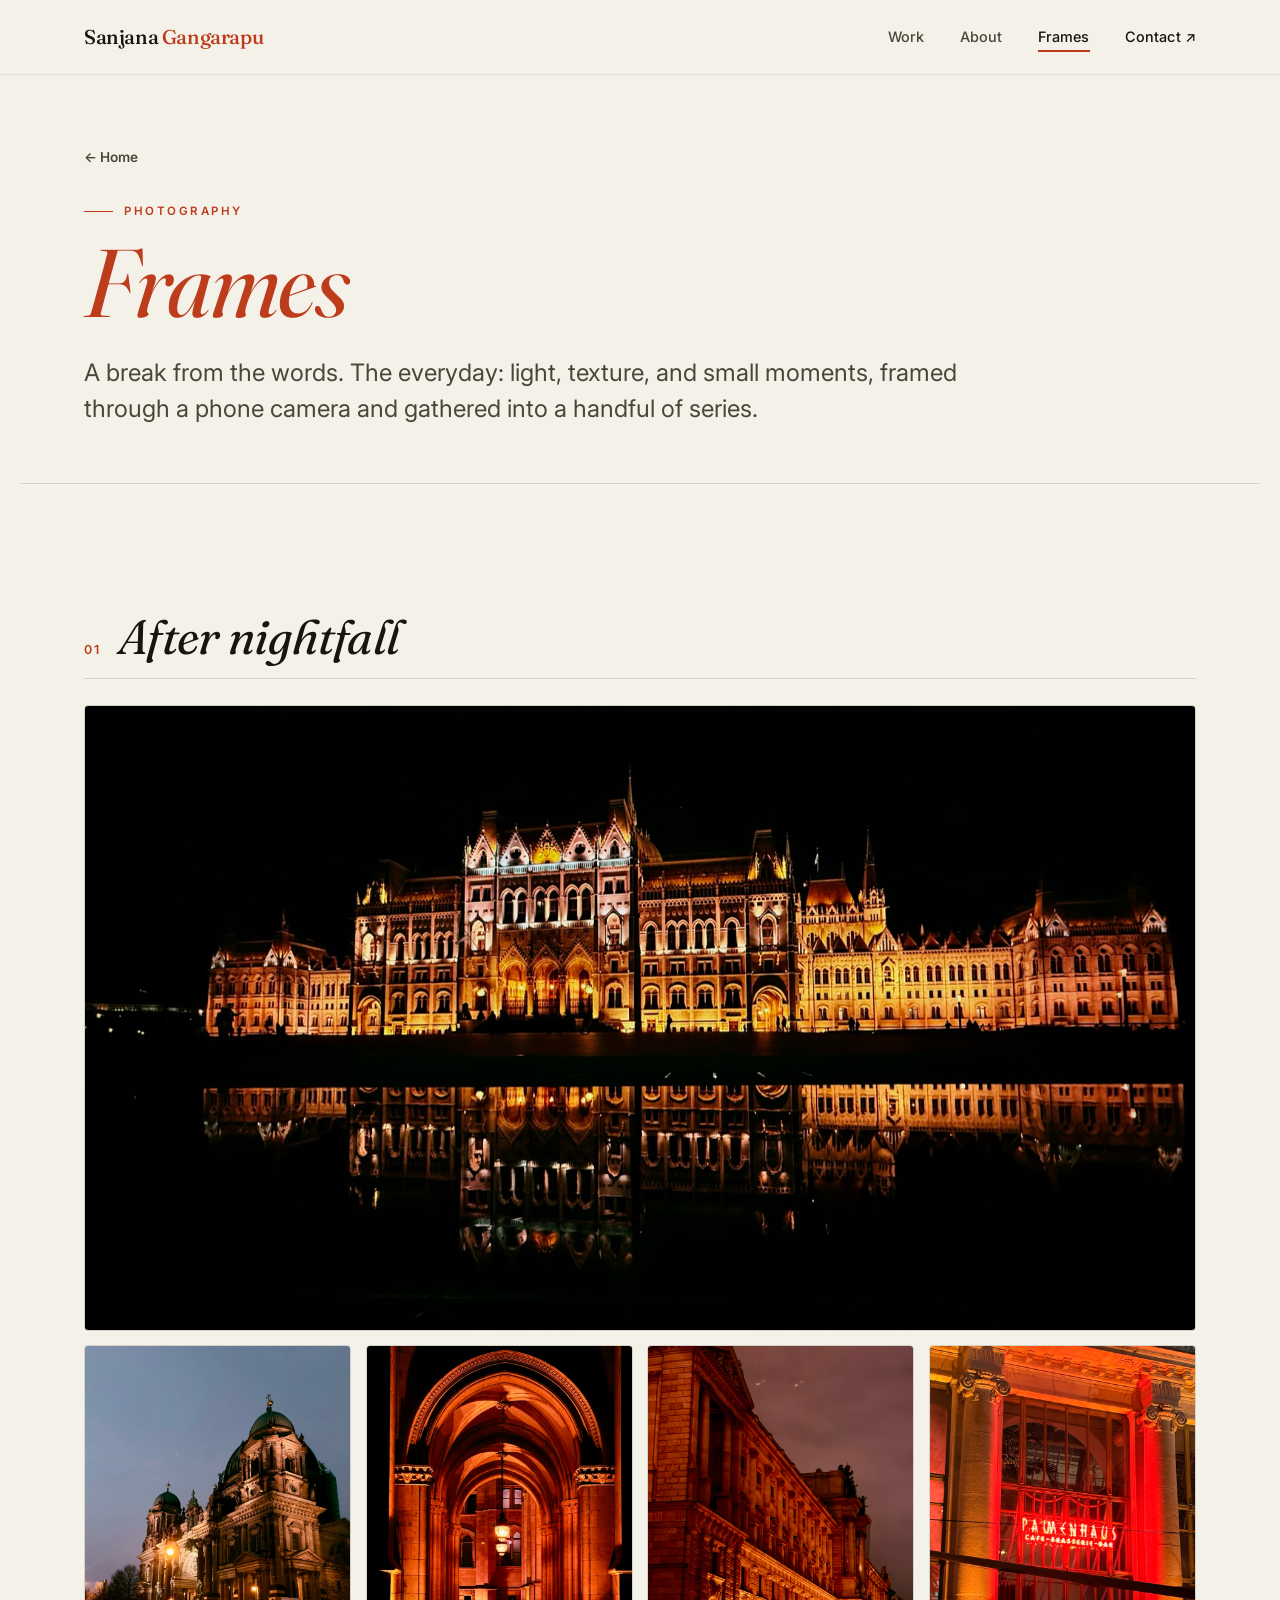
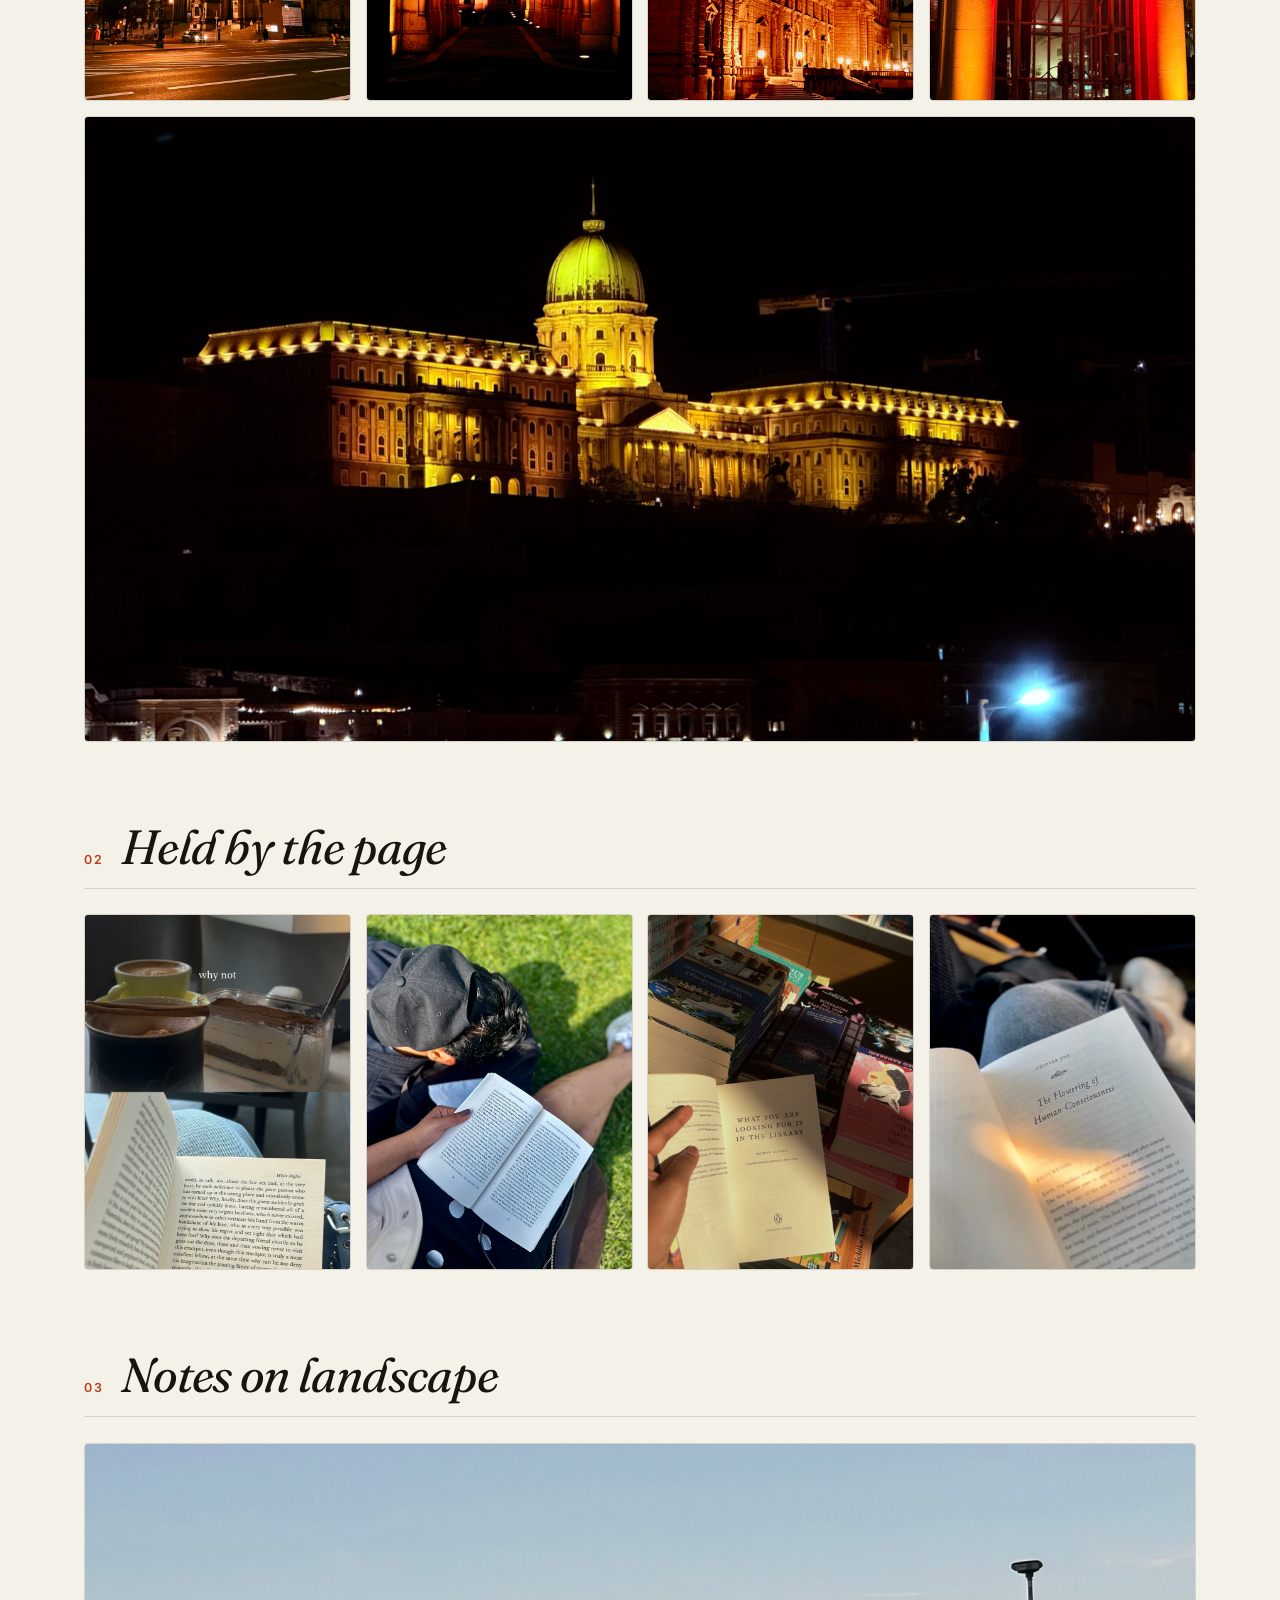
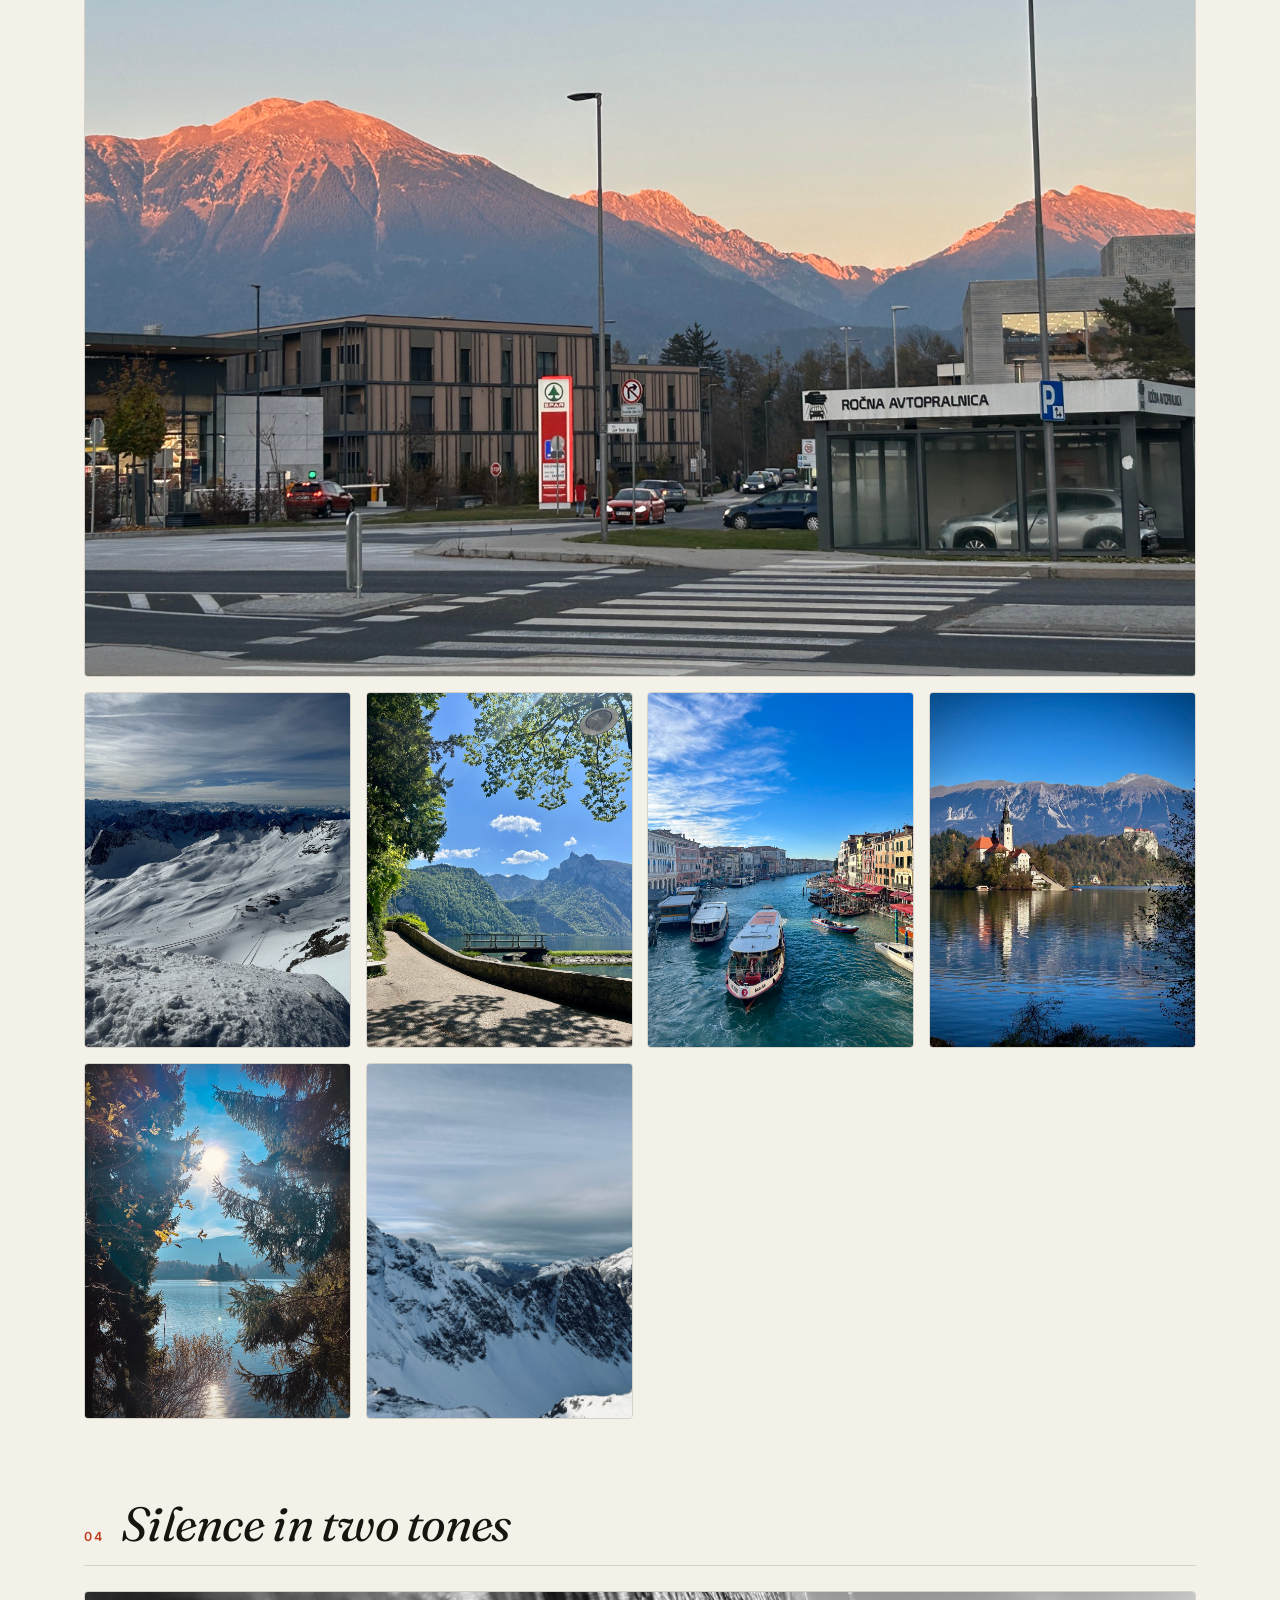
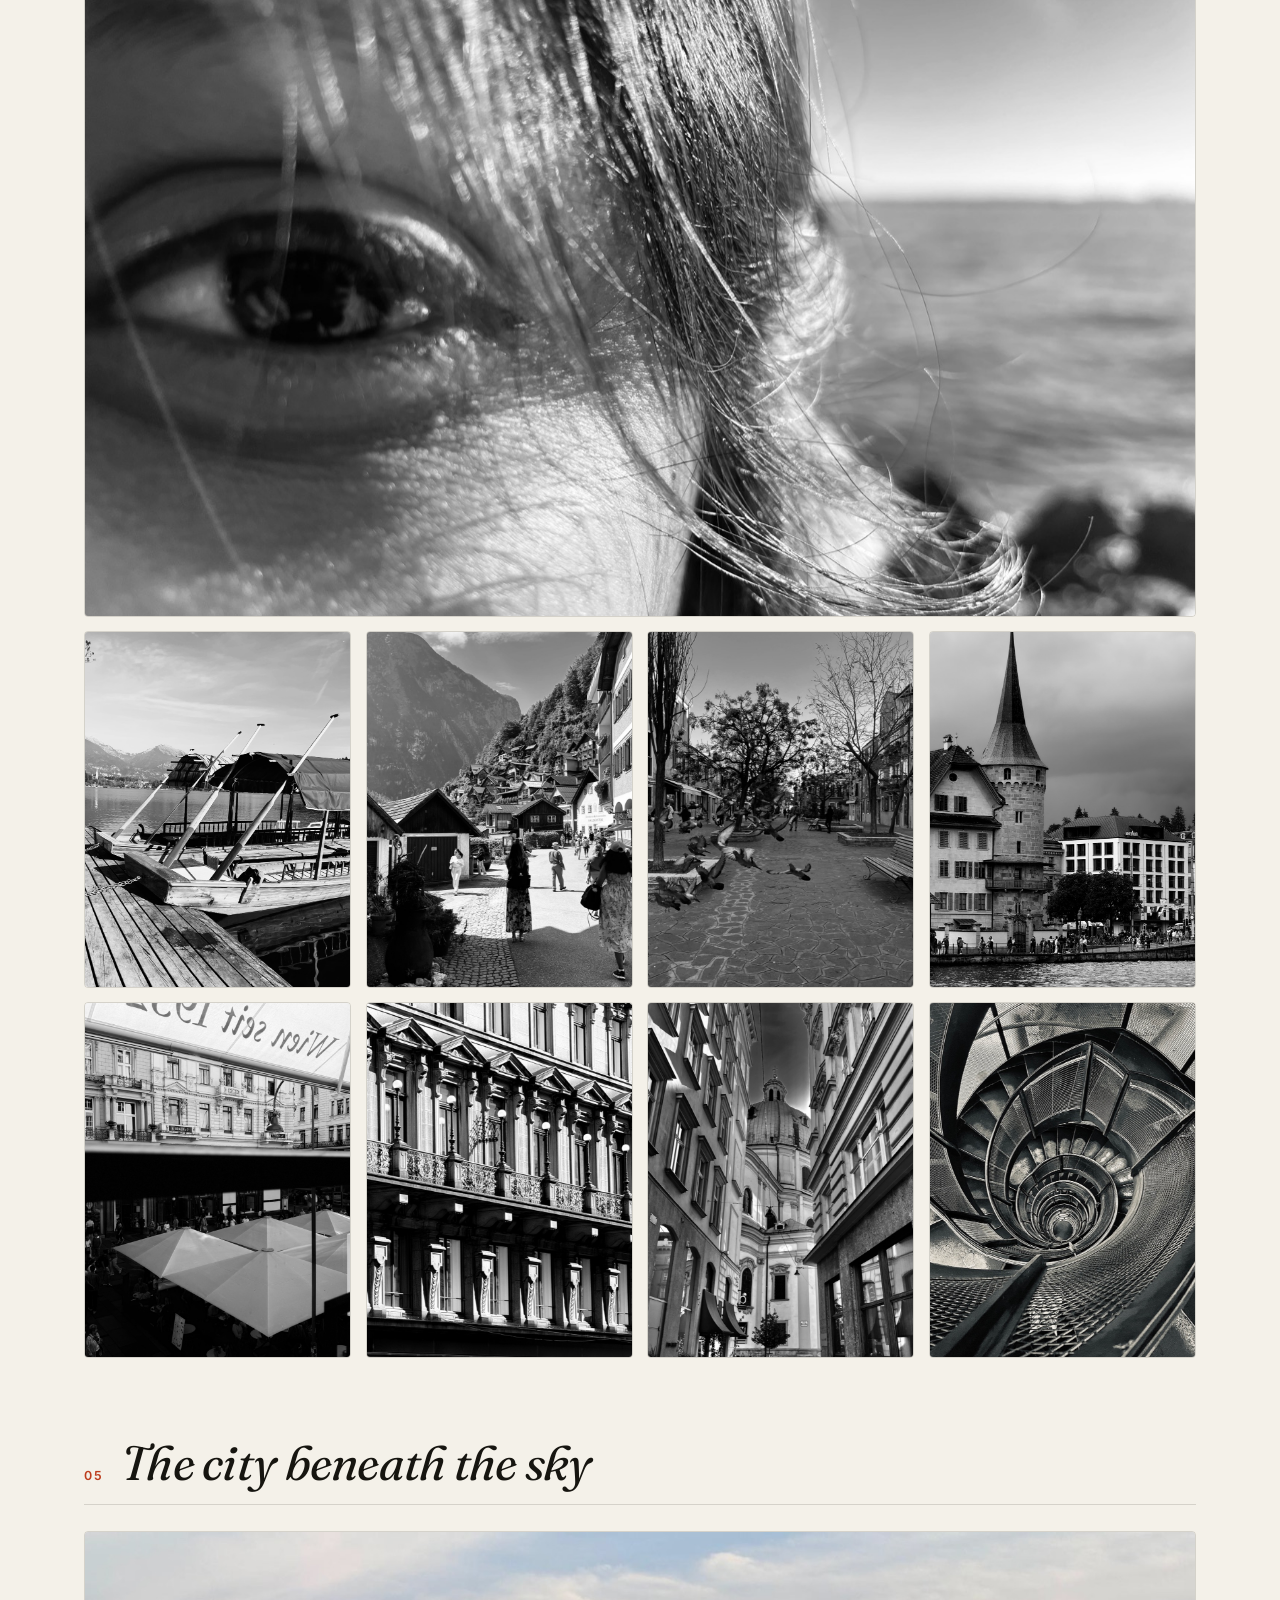
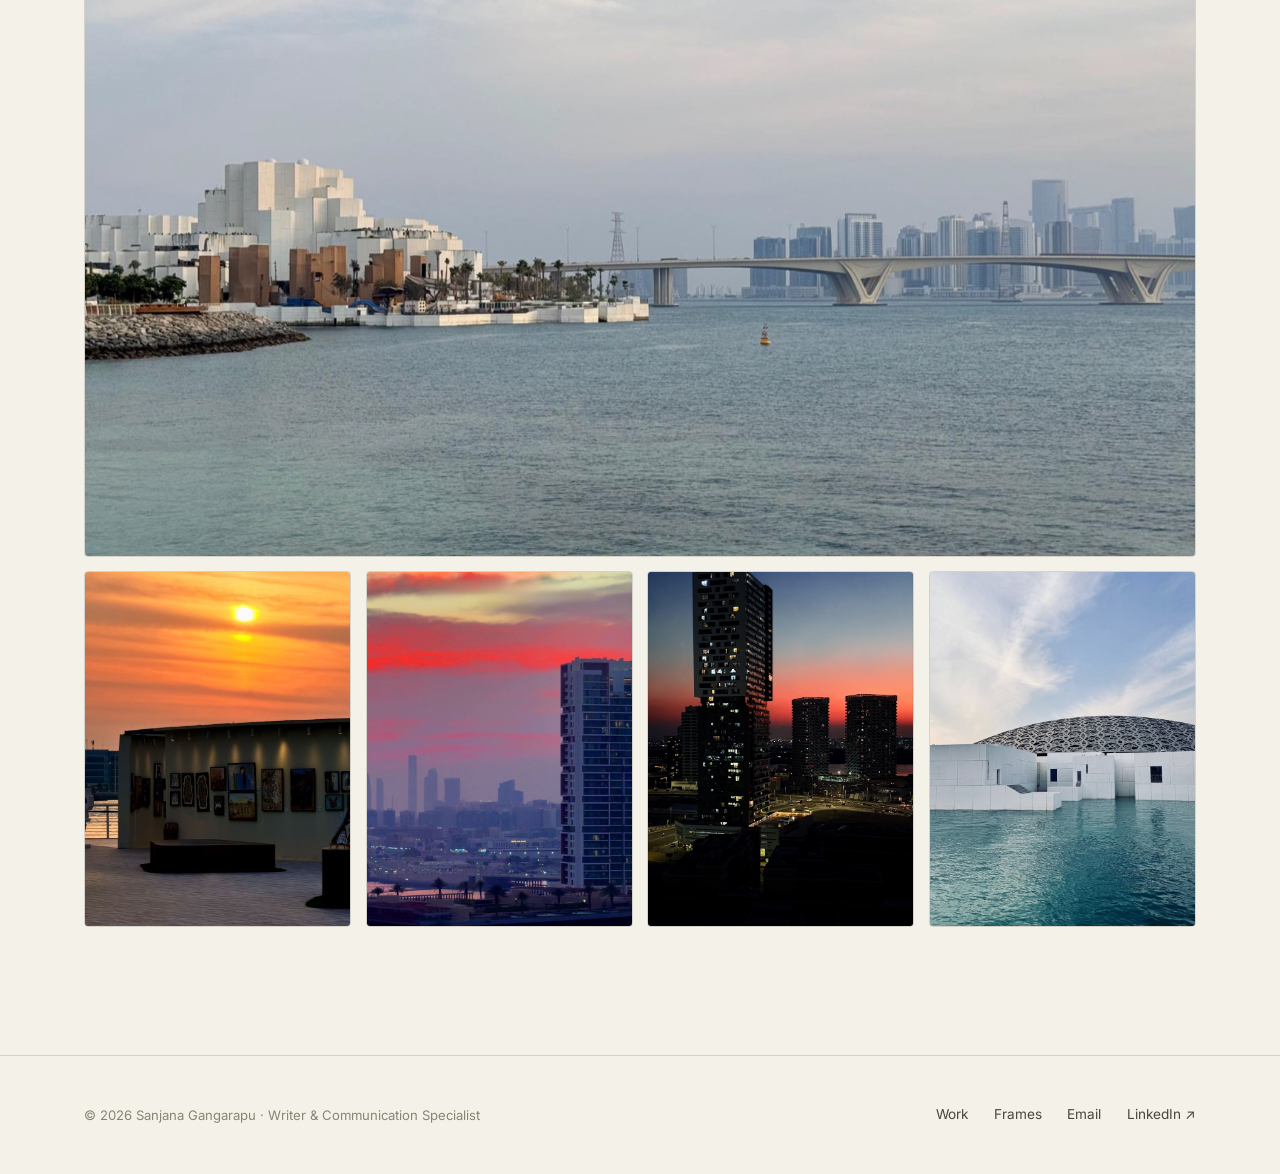
==== frames.html @ 9a0e4891 "SEO + performance pass: OG/Twitter cards, sitemap, robots, image optimisation - Added Open Graph + T" ====
<!DOCTYPE html>
<html lang="en">
<head>
  <meta charset="UTF-8" />
  <meta name="viewport" content="width=device-width, initial-scale=1.0" />
  <title>Frames · Photography · Sanjana Gangarapu</title>
  <meta name="description" content="Frames. Photo series by Sanjana Gangarapu. The everyday, framed through a phone camera: night cities, landscapes, black and white, and quiet moments." />
  <link rel="canonical" href="https://sanjanagangarapu.com/frames.html" />
  <meta property="og:type" content="website" />
  <meta property="og:site_name" content="Sanjana Gangarapu" />
  <meta property="og:title" content="Frames · Photography · Sanjana Gangarapu" />
  <meta property="og:description" content="Frames. Photo series by Sanjana Gangarapu. The everyday, framed through a phone camera: night cities, landscapes, black and white, and quiet moments." />
  <meta property="og:url" content="https://sanjanagangarapu.com/frames.html" />
  <meta property="og:image" content="https://sanjanagangarapu.com/assets/og-cover.jpg" />
  <meta property="og:image:width" content="1200" />
  <meta property="og:image:height" content="630" />
  <meta name="twitter:card" content="summary_large_image" />
  <meta name="twitter:title" content="Frames · Photography · Sanjana Gangarapu" />
  <meta name="twitter:description" content="Frames. Photo series by Sanjana Gangarapu. The everyday, framed through a phone camera: night cities, landscapes, black and white, and quiet moments." />
  <meta name="twitter:image" content="https://sanjanagangarapu.com/assets/og-cover.jpg" />
  <link rel="preconnect" href="https://fonts.googleapis.com" />
  <link rel="preconnect" href="https://fonts.gstatic.com" crossorigin />
  <link href="https://fonts.googleapis.com/css2?family=Fraunces:ital,opsz,wght@0,9..144,300..600;1,9..144,300..600&family=Inter:wght@400;500;600;700&display=swap" rel="stylesheet" />
  <link rel="icon" type="image/png" sizes="32x32" href="/favicon-32.png" />
  <link rel="icon" type="image/png" sizes="16x16" href="/favicon-16.png" />
  <link rel="apple-touch-icon" sizes="180x180" href="/apple-touch-icon.png" />
  <link rel="stylesheet" href="css/style.css" />
</head>
<body>
  <header class="site-header">
    <nav class="nav wrap" aria-label="Primary">
      <a href="index.html" class="brand">Sanjana <b>Gangarapu</b></a>
      <button class="nav-toggle" aria-label="Menu" aria-expanded="false"><span></span><span></span></button>
      <ul class="nav-links">
        <li><a href="index.html#work">Work</a></li>
        <li><a href="index.html#about">About</a></li>
        <li><a href="frames.html" class="active">Frames</a></li>
        <li><a href="index.html#contact" class="nav-cta">Contact&nbsp;↗</a></li>
      </ul>
    </nav>
  </header>

  <main>
    <section class="article-hero wrap">
      <a href="index.html" class="back-link">← Home</a>
      <span class="eyebrow">Photography</span>
      <h1><em>Frames</em></h1>
      <p class="lead" style="max-width:60ch;">
        A break from the words. The everyday: light, texture, and small moments, framed through a phone
        camera and gathered into a handful of series.
      </p>
    </section>

    <section class="section wrap">

      <div class="frames-series" data-reveal>
        <div class="series-head">
          <span class="idx">01</span>
          <h2>After nightfall</h2>
        </div>
        <div class="frames-grid">
          <img class="wide" src="assets/images/frames/after-nightfall/02.jpg" alt="After nightfall, photograph." loading="lazy" />
          <img src="assets/images/frames/after-nightfall/01.jpg" alt="After nightfall, photograph." loading="lazy" />
          <img src="assets/images/frames/after-nightfall/03.jpg" alt="After nightfall, photograph." loading="lazy" />
          <img src="assets/images/frames/after-nightfall/05.jpg" alt="After nightfall, photograph." loading="lazy" />
          <img src="assets/images/frames/after-nightfall/06.jpg" alt="After nightfall, photograph." loading="lazy" />
          <img class="wide" src="assets/images/frames/after-nightfall/04.jpg" alt="After nightfall, photograph." loading="lazy" />
        </div>
      </div>

      <div class="frames-series" data-reveal>
        <div class="series-head">
          <span class="idx">02</span>
          <h2>Held by the page</h2>
        </div>
        <div class="frames-grid">
          <img src="assets/images/frames/held-by-the-page/01.jpg" alt="Held by the page, photograph." loading="lazy" />
          <img src="assets/images/frames/held-by-the-page/02.jpg" alt="Held by the page, photograph." loading="lazy" />
          <img src="assets/images/frames/held-by-the-page/03.jpg" alt="Held by the page, photograph." loading="lazy" />
          <img src="assets/images/frames/held-by-the-page/04.jpg" alt="Held by the page, photograph." loading="lazy" />
        </div>
      </div>

      <div class="frames-series" data-reveal>
        <div class="series-head">
          <span class="idx">03</span>
          <h2>Notes on landscape</h2>
        </div>
        <div class="frames-grid">
          <img class="wide" src="assets/images/frames/notes-on-landscape/04.jpg" alt="Notes on landscape, photograph." loading="lazy" />
          <img src="assets/images/frames/notes-on-landscape/01.jpg" alt="Notes on landscape, photograph." loading="lazy" />
          <img src="assets/images/frames/notes-on-landscape/02.jpg" alt="Notes on landscape, photograph." loading="lazy" />
          <img src="assets/images/frames/notes-on-landscape/03.jpg" alt="Notes on landscape, photograph." loading="lazy" />
          <img src="assets/images/frames/notes-on-landscape/05.jpg" alt="Notes on landscape, photograph." loading="lazy" />
          <img src="assets/images/frames/notes-on-landscape/06.jpg" alt="Notes on landscape, photograph." loading="lazy" />
          <img src="assets/images/frames/notes-on-landscape/07.jpg" alt="Notes on landscape, photograph." loading="lazy" />
        </div>
      </div>

      <div class="frames-series" data-reveal>
        <div class="series-head">
          <span class="idx">04</span>
          <h2>Silence in two tones</h2>
        </div>
        <div class="frames-grid">
          <img class="wide" src="assets/images/frames/silence-in-two-tones/07.jpg" alt="Silence in two tones, photograph." loading="lazy" />
          <img src="assets/images/frames/silence-in-two-tones/01.jpg" alt="Silence in two tones, photograph." loading="lazy" />
          <img src="assets/images/frames/silence-in-two-tones/02.jpg" alt="Silence in two tones, photograph." loading="lazy" />
          <img src="assets/images/frames/silence-in-two-tones/03.jpg" alt="Silence in two tones, photograph." loading="lazy" />
          <img src="assets/images/frames/silence-in-two-tones/04.jpg" alt="Silence in two tones, photograph." loading="lazy" />
          <img src="assets/images/frames/silence-in-two-tones/05.jpg" alt="Silence in two tones, photograph." loading="lazy" />
          <img src="assets/images/frames/silence-in-two-tones/06.jpg" alt="Silence in two tones, photograph." loading="lazy" />
          <img src="assets/images/frames/silence-in-two-tones/08.jpg" alt="Silence in two tones, photograph." loading="lazy" />
          <img src="assets/images/frames/silence-in-two-tones/09.jpg" alt="Silence in two tones, photograph." loading="lazy" />
        </div>
      </div>

      <div class="frames-series" data-reveal>
        <div class="series-head">
          <span class="idx">05</span>
          <h2>The city beneath the sky</h2>
        </div>
        <div class="frames-grid">
          <img class="wide" src="assets/images/frames/the-city-beneath-the-sky/04.jpg" alt="The city beneath the sky, photograph." loading="lazy" />
          <img src="assets/images/frames/the-city-beneath-the-sky/01.jpg" alt="The city beneath the sky, photograph." loading="lazy" />
          <img src="assets/images/frames/the-city-beneath-the-sky/02.jpg" alt="The city beneath the sky, photograph." loading="lazy" />
          <img src="assets/images/frames/the-city-beneath-the-sky/03.jpg" alt="The city beneath the sky, photograph." loading="lazy" />
          <img src="assets/images/frames/the-city-beneath-the-sky/05.jpg" alt="The city beneath the sky, photograph." loading="lazy" />
        </div>
      </div>

    </section>
  </main>

  <footer class="site-footer">
    <div class="wrap footer-inner">
      <span class="credit">© <span data-year>2026</span> Sanjana Gangarapu · Writer &amp; Communication Specialist</span>
      <div class="footer-links">
        <a href="index.html#work">Work</a>
        <a href="frames.html">Frames</a>
        <a href="mailto:sanjanasgangarapu@gmail.com">Email</a>
        <a href="https://www.linkedin.com/in/sanjana-gangarapu/" target="_blank" rel="noopener">LinkedIn ↗</a>
      </div>
    </div>
  </footer>

  <script src="js/main.js"></script>
</body>
</html>
---- css/style.css ----
/* ============================================================
   Sanjana Gangarapu — Portfolio
   Editorial / magazine redesign · plain HTML/CSS/JS
   ============================================================ */

/* ---------- Design tokens ---------- */
:root {
  /* Palette */
  --paper:      #f4f1e9;
  --paper-2:    #fbf9f4;
  --card:       #ffffff;
  --ink:        #161510;
  --ink-soft:   #4b463a;
  --ink-faint:  #8a8474;
  --line:       rgba(22, 21, 16, 0.14);
  --line-soft:  rgba(22, 21, 16, 0.08);
  --accent:     #bd3c1c;   /* burnt sienna */
  --accent-2:   #93301a;

  /* Type */
  --serif: "Fraunces", Georgia, "Times New Roman", serif;
  --sans:  "Inter", -apple-system, BlinkMacSystemFont, "Segoe UI", sans-serif;

  /* Rhythm */
  --maxw: 1240px;
  --gutter: clamp(1.25rem, 5vw, 4.5rem);
  --section-y: clamp(4.5rem, 10vw, 9rem);
}

/* ---------- Reset ---------- */
*, *::before, *::after { box-sizing: border-box; }
* { margin: 0; padding: 0; }
html { scroll-behavior: smooth; -webkit-text-size-adjust: 100%; }
body {
  font-family: var(--sans);
  background: var(--paper);
  color: var(--ink);
  line-height: 1.6;
  font-size: 1.0625rem;
  -webkit-font-smoothing: antialiased;
  text-rendering: optimizeLegibility;
  overflow-x: hidden;
}
img { max-width: 100%; display: block; }
a { color: inherit; text-decoration: none; }
ul { list-style: none; }
::selection { background: var(--accent); color: var(--paper-2); }

/* ---------- Layout helpers ---------- */
.wrap { max-width: var(--maxw); margin-inline: auto; padding-inline: var(--gutter); }
.section { padding-block: var(--section-y); }

.eyebrow {
  font-family: var(--sans);
  font-size: 0.72rem;
  font-weight: 600;
  letter-spacing: 0.22em;
  text-transform: uppercase;
  color: var(--accent);
  display: inline-flex;
  align-items: center;
  gap: 0.7rem;
}
.eyebrow::before {
  content: "";
  width: 1.8rem;
  height: 1px;
  background: var(--accent);
  display: inline-block;
}

h1, h2, h3, h4 { font-family: var(--serif); font-weight: 400; line-height: 1.04; letter-spacing: -0.015em; }
.serif { font-family: var(--serif); }
.lead { font-size: clamp(1.15rem, 2.4vw, 1.5rem); line-height: 1.5; color: var(--ink-soft); }

/* ---------- Buttons ---------- */
.btn {
  display: inline-flex;
  align-items: center;
  gap: 0.6rem;
  font-family: var(--sans);
  font-size: 0.9rem;
  font-weight: 600;
  letter-spacing: 0.02em;
  padding: 0.85rem 1.6rem;
  border: 1px solid var(--ink);
  border-radius: 100px;
  background: var(--ink);
  color: var(--paper-2);
  cursor: pointer;
  transition: transform 0.25s ease, background 0.25s ease, color 0.25s ease;
}
.btn:hover { background: var(--accent); border-color: var(--accent); transform: translateY(-2px); }
.btn--ghost { background: transparent; color: var(--ink); }
.btn--ghost:hover { background: var(--ink); color: var(--paper-2); border-color: var(--ink); }
.btn .arrow { transition: transform 0.25s ease; }
.btn:hover .arrow { transform: translate(3px, -3px); }

/* ---------- Header / nav ---------- */
.site-header {
  position: sticky;
  top: 0;
  z-index: 100;
  background: var(--paper); /* solid fallback for browsers without color-mix */
  background: color-mix(in srgb, var(--paper) 90%, transparent);
  -webkit-backdrop-filter: blur(10px);
  backdrop-filter: blur(10px);
  border-bottom: 1px solid var(--line-soft);
}
.nav {
  display: flex;
  align-items: center;
  justify-content: space-between;
  height: 74px;
}
.brand {
  font-family: var(--serif);
  font-size: 1.25rem;
  font-weight: 500;
  letter-spacing: -0.02em;
}
.brand b { color: var(--accent); font-weight: 500; }
.nav-links { display: flex; align-items: center; gap: 2.2rem; }
.nav-links a {
  font-size: 0.9rem;
  font-weight: 500;
  letter-spacing: 0.01em;
  position: relative;
  padding-block: 0.4rem;
  color: var(--ink-soft);
  transition: color 0.2s ease;
}
.nav-links a::after {
  content: "";
  position: absolute;
  left: 0; bottom: 0;
  width: 0; height: 1.5px;
  background: var(--accent);
  transition: width 0.28s ease;
}
.nav-links a:hover, .nav-links a.active { color: var(--ink); }
.nav-links a:hover::after, .nav-links a.active::after { width: 100%; }
.nav-cta { color: var(--ink) !important; font-weight: 600; }

.nav-toggle {
  display: none;
  background: none;
  border: 0;
  width: 40px; height: 40px;
  cursor: pointer;
  position: relative;
}
.nav-toggle span {
  position: absolute;
  left: 8px; right: 8px;
  height: 1.6px;
  background: var(--ink);
  transition: transform 0.3s ease, opacity 0.3s ease;
}
.nav-toggle span:nth-child(1) { top: 15px; }
.nav-toggle span:nth-child(2) { bottom: 15px; }
body.nav-open .nav-toggle span:nth-child(1) { transform: translateY(4px) rotate(45deg); }
body.nav-open .nav-toggle span:nth-child(2) { transform: translateY(-4px) rotate(-45deg); }

/* ---------- Hero ---------- */
.hero { padding-top: clamp(3rem, 8vw, 6rem); padding-bottom: clamp(3rem, 7vw, 5rem); position: relative; }
.hero .kicker {
  display: flex; align-items: center; justify-content: space-between;
  flex-wrap: wrap; gap: 1rem;
  border-bottom: 1px solid var(--line);
  padding-bottom: 1.4rem; margin-bottom: clamp(2rem, 5vw, 3.5rem);
  font-size: 0.78rem; font-weight: 500; letter-spacing: 0.12em; text-transform: uppercase; color: var(--ink-faint);
}
.hero-title {
  font-size: clamp(3rem, 11vw, 9.5rem);
  line-height: 0.92;
  letter-spacing: -0.03em;
}
.hero-title .em { font-style: italic; color: var(--accent); }
.hero-sub {
  display: grid;
  grid-template-columns: 1.15fr 1fr;
  gap: clamp(1.5rem, 5vw, 4rem);
  align-items: end;
  margin-top: clamp(2rem, 5vw, 3.2rem);
}
.hero-sub .role {
  font-family: var(--serif);
  font-size: clamp(1.4rem, 3vw, 2.1rem);
  line-height: 1.15;
}
.hero-sub .role em { color: var(--accent); }
.hero-actions { display: flex; gap: 0.9rem; flex-wrap: wrap; margin-top: 0.4rem; }

/* Marquee strip */
.marquee {
  border-block: 1px solid var(--line);
  overflow: hidden;
  padding-block: 1rem;
  margin-top: clamp(2.5rem, 6vw, 4rem);
}
.marquee-track {
  display: flex; gap: 3rem; white-space: nowrap;
  width: max-content;
  animation: scroll-x 34s linear infinite;
  font-family: var(--serif);
  font-size: clamp(1.4rem, 3vw, 2.2rem);
  font-style: italic;
  color: var(--ink-soft);
}
.marquee-track span { display: inline-flex; align-items: center; gap: 3rem; }
.marquee-track span::after { content: "✦"; color: var(--accent); font-style: normal; font-size: 0.8em; }
@keyframes scroll-x { to { transform: translateX(-50%); } }

/* ---------- Section head ---------- */
.section-head {
  display: flex; align-items: flex-end; justify-content: space-between;
  gap: 2rem; flex-wrap: wrap;
  padding-bottom: 1.6rem; margin-bottom: clamp(2rem, 5vw, 3.5rem);
  border-bottom: 1px solid var(--line);
}
.section-head h2 { font-size: clamp(2.2rem, 5.5vw, 4rem); }
.section-head .meta { font-size: 0.85rem; color: var(--ink-faint); text-align: right; }

/* ---------- Work index ---------- */
.work-list { display: grid; }
.work-item {
  display: grid;
  grid-template-columns: 4rem 1fr auto;
  gap: clamp(1rem, 4vw, 3rem);
  align-items: center;
  padding-block: clamp(1.8rem, 4vw, 2.8rem);
  border-bottom: 1px solid var(--line);
  position: relative;
  transition: padding-inline 0.35s ease;
}
.work-item:first-child { border-top: 1px solid var(--line); }
.work-item:hover { padding-inline: 1.2rem; }
.work-item .num { font-family: var(--serif); font-size: 1rem; color: var(--ink-faint); }
.work-item .title {
  font-family: var(--serif);
  font-size: clamp(1.7rem, 4.5vw, 3.2rem);
  line-height: 1.02;
  transition: color 0.25s ease;
}
.work-item:hover .title { color: var(--accent); }
.work-item .tags { display: flex; gap: 0.5rem; flex-wrap: wrap; margin-top: 0.7rem; }
.tag {
  font-family: var(--sans);
  font-size: 0.7rem; font-weight: 600; letter-spacing: 0.08em; text-transform: uppercase;
  color: var(--ink-soft);
  border: 1px solid var(--line);
  border-radius: 100px;
  padding: 0.25rem 0.7rem;
}
.work-item .go {
  width: 3.4rem; height: 3.4rem;
  border: 1px solid var(--line);
  border-radius: 50%;
  display: grid; place-items: center;
  font-size: 1.1rem;
  transition: background 0.25s ease, color 0.25s ease, transform 0.25s ease;
  flex-shrink: 0;
}
.work-item:hover .go { background: var(--accent); color: var(--paper-2); border-color: var(--accent); transform: rotate(45deg); }

/* ---------- About ---------- */
.about { background: var(--paper-2); }
.about-grid {
  display: grid;
  grid-template-columns: 0.9fr 1.1fr;
  gap: clamp(2rem, 6vw, 5rem);
  align-items: start;
}
.about-portrait {
  aspect-ratio: 4 / 5;
  background: linear-gradient(135deg, #ece6d8 0%, #ddd3bf 100%);
  border-radius: 4px;
  position: relative;
  overflow: hidden;
  border: 1px solid var(--line);
}
.about-portrait img { width: 100%; height: 100%; object-fit: cover; }
.about-body h2 { font-size: clamp(1.9rem, 4.5vw, 3rem); margin-bottom: 1.4rem; }
.about-body p { color: var(--ink-soft); margin-bottom: 1.2rem; max-width: 54ch; }
.about-body p .drop {
  float: left;
  font-family: var(--serif);
  font-size: 3.6rem;
  line-height: 0.72;
  padding: 0.3rem 0.6rem 0 0;
  color: var(--accent);
}
.stats { display: grid; grid-template-columns: repeat(3, 1fr); gap: 1.5rem; margin-top: 2.4rem; border-top: 1px solid var(--line); padding-top: 2rem; }
.stat .n { font-family: var(--serif); font-size: clamp(1.8rem, 4vw, 2.6rem); line-height: 1; color: var(--ink); }
.stat .l { font-size: 0.78rem; letter-spacing: 0.05em; text-transform: uppercase; color: var(--ink-faint); margin-top: 0.5rem; }

/* Capabilities */
.caps { display: grid; grid-template-columns: repeat(auto-fit, minmax(230px, 1fr)); gap: 1px; background: var(--line); border: 1px solid var(--line); margin-top: clamp(2.5rem,6vw,4rem); }
.cap { background: var(--paper-2); padding: 1.8rem; }
.cap h4 { font-family: var(--sans); font-weight: 700; font-size: 0.95rem; letter-spacing: 0.02em; margin-bottom: 0.6rem; }
.cap p { font-size: 0.92rem; color: var(--ink-soft); }
.cap .i { color: var(--accent); display: block; margin-bottom: 0.9rem; line-height: 0; }
.cap .i svg { width: 26px; height: 26px; transition: transform 0.35s ease; }
.cap .i svg > * { stroke-dasharray: 90; stroke-dashoffset: 0; }
/* draw the line-art in (staggered) when the block scrolls into view */
.caps.in .cap .i svg > * { animation: iconDraw 0.9s ease both; }
.caps.in .cap:nth-child(2) .i svg > * { animation-delay: 0.08s; }
.caps.in .cap:nth-child(3) .i svg > * { animation-delay: 0.16s; }
.caps.in .cap:nth-child(4) .i svg > * { animation-delay: 0.24s; }
/* redraw + gentle lift on hover */
.cap:hover .i svg { transform: translateY(-3px); }
.cap:hover .i svg > * { animation: iconDraw 0.85s ease; }
@keyframes iconDraw { from { stroke-dashoffset: 90; } to { stroke-dashoffset: 0; } }

/* ---------- Contact ---------- */
.contact { text-align: center; }
.contact h2 { font-size: clamp(2.6rem, 9vw, 7rem); line-height: 0.95; margin-bottom: 1.5rem; }
.contact h2 em { color: var(--accent); }
.contact .lead { max-width: 46ch; margin-inline: auto; margin-bottom: 2.4rem; }
.contact-actions { display: flex; gap: 1rem; justify-content: center; flex-wrap: wrap; }

/* ---------- Footer ---------- */
.site-footer { border-top: 1px solid var(--line); padding-block: 3rem; }
.footer-inner { display: flex; justify-content: space-between; align-items: center; gap: 1.5rem; flex-wrap: wrap; }
.footer-inner .credit { font-size: 0.82rem; color: var(--ink-faint); }
.footer-links { display: flex; gap: 1.6rem; }
.footer-links a { font-size: 0.85rem; color: var(--ink-soft); transition: color 0.2s; }
.footer-links a:hover { color: var(--accent); }

/* ============================================================
   Project detail pages
   ============================================================ */
.article-hero { padding-top: clamp(2.5rem, 6vw, 4.5rem); padding-bottom: clamp(2rem, 5vw, 3.5rem); border-bottom: 1px solid var(--line); }
.back-link { font-size: 0.85rem; font-weight: 600; color: var(--ink-soft); display: flex; width: fit-content; gap: 0.5rem; align-items: center; margin-bottom: 1.5rem; }
.back-link:hover { color: var(--accent); }
.article-hero h1 { font-size: clamp(2.6rem, 8vw, 6rem); margin-block: 0.8rem 1.4rem; }
.article-hero h1 em { color: var(--accent); }
.article-meta { display: flex; gap: 2.5rem; flex-wrap: wrap; margin-top: 1.8rem; }
.article-meta .item .k { font-size: 0.72rem; letter-spacing: 0.12em; text-transform: uppercase; color: var(--ink-faint); }
.article-meta .item .v { font-family: var(--serif); font-size: 1.05rem; margin-top: 0.3rem; }

.prose { max-width: 720px; margin-inline: auto; }
.prose h2 { font-size: clamp(1.7rem, 4vw, 2.6rem); margin-top: 3rem; margin-bottom: 1.1rem; }
.prose h3 { font-family: var(--serif); font-size: 1.5rem; margin-top: 2.2rem; margin-bottom: 0.8rem; }
.prose p { color: var(--ink-soft); margin-bottom: 1.3rem; font-size: 1.1rem; }
.prose p .drop { float: left; font-family: var(--serif); font-size: 3.4rem; line-height: 0.72; padding: 0.3rem 0.5rem 0 0; color: var(--accent); }
.prose a.inline { color: var(--accent); text-decoration: underline; text-underline-offset: 3px; }
.prose blockquote {
  font-family: var(--serif); font-size: clamp(1.4rem, 3vw, 1.9rem); line-height: 1.35;
  border-left: 3px solid var(--accent); padding-left: 1.6rem; margin: 2.5rem 0; color: var(--ink);
}
.prose blockquote cite { display: block; font-family: var(--sans); font-size: 0.85rem; font-style: normal; color: var(--ink-faint); margin-top: 1rem; letter-spacing: 0.03em; }
.prose ul.bullets { margin: 0 0 1.4rem 1.1rem; }
.prose ul.bullets li { position: relative; padding-left: 1.2rem; margin-bottom: 0.6rem; color: var(--ink-soft); }
.prose ul.bullets li::before { content: "→"; position: absolute; left: 0; color: var(--accent); }

/* Full-width figure */
.figure { margin: clamp(2.5rem, 6vw, 4rem) 0; }
.figure figcaption { font-size: 0.82rem; color: var(--ink-faint); margin-top: 0.8rem; text-align: center; letter-spacing: 0.02em; }
.figure.wide { max-width: var(--maxw); }

/* Image placeholders */
.ph {
  background:
    repeating-linear-gradient(45deg, transparent, transparent 14px, rgba(22,21,16,0.03) 14px, rgba(22,21,16,0.03) 28px),
    linear-gradient(135deg, #ece6d8, #ded4c0);
  border: 1px solid var(--line);
  border-radius: 4px;
  display: grid;
  place-items: center;
  color: var(--ink-faint);
  text-align: center;
  aspect-ratio: 16 / 10;
  position: relative;
}
.ph[data-ratio="portrait"] { aspect-ratio: 4/5; }
.ph[data-ratio="square"]   { aspect-ratio: 1/1; }
.ph[data-ratio="wide"]     { aspect-ratio: 21/9; }
.ph .ph-inner { padding: 1.5rem; }
.ph .ph-icon { font-size: 1.6rem; display: block; margin-bottom: 0.6rem; opacity: 0.6; }
.ph .ph-label { font-size: 0.78rem; letter-spacing: 0.08em; text-transform: uppercase; font-weight: 600; }
.ph .ph-path { font-family: ui-monospace, "SF Mono", Menlo, monospace; font-size: 0.72rem; margin-top: 0.5rem; opacity: 0.75; }

/* Two-up compare (kept compact and centred so creatives don't dominate) */
.compare { display: grid; grid-template-columns: 1fr 1fr; gap: 1.4rem; align-items: start; max-width: 620px; margin-inline: auto; }
.compare.three { grid-template-columns: repeat(3, 1fr); gap: 1rem; max-width: 820px; }
.compare img { width: 100%; height: auto; display: block; border: 1px solid var(--line); border-radius: 4px; background: var(--paper-2); }
.compare .lbl { margin-bottom: 0.5rem; }
.compare .lbl.step { color: var(--ink-soft); }
@media (max-width: 600px) {
  .compare, .compare.three { grid-template-columns: 1fr; max-width: 340px; gap: 1.6rem; }
}

/* Client logo strip */
.client-logos { display: flex; flex-wrap: wrap; align-items: center; gap: 0.9rem; margin: 2.5rem 0 0.5rem; }
.client-logos .chip {
  background: #fff; border: 1px solid var(--line); border-radius: 8px;
  width: 150px; height: 78px; padding: 0.7rem 1rem; display: grid; place-items: center;
}
.client-logos .chip img { max-height: 46px; max-width: 100%; width: auto; height: auto; object-fit: contain; display: block; }
@media (max-width: 520px) { .client-logos .chip { width: calc(50% - 0.45rem); } }

/* Client brandmark inside the article meta row (blends the logo into the page) */
.article-meta .v .brandmark { height: 26px; width: auto; display: block; margin-top: 0.1rem; }
.compare .lbl { font-size: 0.72rem; letter-spacing: 0.1em; text-transform: uppercase; font-weight: 700; color: var(--ink-faint); margin-bottom: 0.6rem; }
.compare .lbl.redesign { color: var(--accent); }

/* Grid gallery */
.gallery { display: grid; grid-template-columns: repeat(auto-fill, minmax(220px, 1fr)); gap: 1rem; }
.gallery.frames { grid-template-columns: repeat(auto-fill, minmax(260px, 1fr)); }
.gallery > img, .gallery .vid img { width: 100%; height: auto; display: block; border: 1px solid var(--line); border-radius: 4px; background: var(--paper-2); }
/* Centred carousel grid */
.gallery.carousel { grid-template-columns: repeat(3, 1fr); max-width: 860px; margin-inline: auto; }
.gallery.carousel.c4 { grid-template-columns: repeat(4, 1fr); max-width: 1040px; }
.gallery.carousel.c5 { grid-template-columns: repeat(5, 1fr); max-width: 1180px; }
@media (max-width: 900px) { .gallery.carousel.c4, .gallery.carousel.c5 { grid-template-columns: repeat(3, 1fr); max-width: 860px; } }
@media (max-width: 560px) { .gallery.carousel { gap: 0.5rem; } .gallery.carousel.c4, .gallery.carousel.c5 { grid-template-columns: repeat(2, 1fr); } }
/* Centred, fixed-column grids */
.gallery.videos { grid-template-columns: repeat(3, 1fr); max-width: 760px; margin-inline: auto; }
.gallery.g1 { grid-template-columns: 1fr; max-width: 430px; margin-inline: auto; }
.gallery.g2 { grid-template-columns: repeat(2, 1fr); max-width: 640px; margin-inline: auto; }
.gallery.g4 { grid-template-columns: repeat(4, 1fr); max-width: 920px; margin-inline: auto; }
@media (max-width: 640px) { .gallery.g4 { grid-template-columns: repeat(2, 1fr); } }
/* Centred label above a media group */
.media-label { text-align: center; font-family: var(--sans); font-weight: 700; font-size: 0.9rem; letter-spacing: 0.03em; color: var(--ink); margin: clamp(2.2rem, 5vw, 3.4rem) 0 1rem; }
.media-label + .figure, .media-label + figure { margin-top: 0; }
/* Even, uniform post grid (LinkedIn screenshots) */
.gallery.posts { grid-template-columns: repeat(3, 1fr); }
.gallery.posts > img { aspect-ratio: 3 / 4; object-fit: cover; object-position: top; }
@media (max-width: 760px) { .gallery.posts { grid-template-columns: repeat(2, 1fr); } }
@media (max-width: 440px) { .gallery.posts { grid-template-columns: 1fr; } }

/* Video thumbnail with play badge */
.vid { position: relative; display: block; }
.vid .play {
  position: absolute; left: 50%; top: 50%; transform: translate(-50%, -50%);
  width: 58px; height: 58px; border-radius: 50%;
  background: rgba(22, 21, 16, 0.55); color: #fff;
  display: grid; place-items: center; font-size: 1.2rem; padding-left: 3px;
  border: 1px solid rgba(255, 255, 255, 0.6); backdrop-filter: blur(2px);
  pointer-events: none; transition: background 0.25s ease, transform 0.25s ease;
}
.vid:hover .play { background: var(--accent); transform: translate(-50%, -50%) scale(1.08); }

/* Frames — photo series (masonry) */
.frames-series { margin-top: clamp(3rem, 7vw, 5rem); }
.frames-series:first-of-type { margin-top: 0; }
.series-head { display: flex; align-items: baseline; gap: 1rem; flex-wrap: wrap; margin-bottom: 1.6rem; padding-bottom: 1rem; border-bottom: 1px solid var(--line); }
.series-head .idx { font-family: var(--sans); font-size: 0.78rem; font-weight: 600; letter-spacing: 0.2em; color: var(--accent); }
.series-head h2 { font-size: clamp(1.7rem, 4.5vw, 3rem); font-style: italic; }
.series-head .count { margin-left: auto; font-size: 0.8rem; color: var(--ink-faint); letter-spacing: 0.04em; }
/* natural aspect ratios; landscapes span full width, portraits sit in the grid */
.frames-grid { display: grid; grid-template-columns: repeat(4, 1fr); gap: 0.9rem; align-items: start; }
.frames-grid img {
  width: 100%; height: auto; display: block; margin: 0;
  border-radius: 4px; border: 1px solid var(--line);
  transition: filter 0.3s ease, transform 0.3s ease;
}
/* grid tiles share a uniform ratio so each series reads as an even grid */
.frames-grid img:not(.wide) { aspect-ratio: 3 / 4; object-fit: cover; object-position: center; }
/* banners keep their natural, full-width proportions */
.frames-grid img.wide { grid-column: 1 / -1; aspect-ratio: auto; }
.frames-grid img:hover { filter: brightness(1.04); transform: translateY(-3px); }
@media (max-width: 900px) { .frames-grid { grid-template-columns: repeat(3, 1fr); } }
@media (max-width: 560px) { .frames-grid { grid-template-columns: repeat(2, 1fr); gap: 0.6rem; } }

/* Ekya digital: landing frame + reel */
.ekya-digital { display: flex; flex-direction: column; gap: 2.2rem; align-items: center; }
.ekya-shot { text-align: center; }
.ekya-shot figcaption { font-size: 0.8rem; color: var(--ink-faint); margin-top: 0.7rem; }
.ekya-frame { width: 340px; max-width: 82vw; height: 560px; overflow-y: auto; border: 1px solid var(--line); border-radius: 10px; box-shadow: 0 18px 40px -28px rgba(0,0,0,0.5); background: #fff; }
.ekya-frame img { width: 100%; display: block; }
.ekya-shot video { width: 320px; max-width: 82vw; border: 1px solid var(--line); border-radius: 10px; background: #000; display: block; box-shadow: 0 18px 40px -28px rgba(0,0,0,0.5); }
.ekya-sub { font-family: var(--sans); font-weight: 700; font-size: 0.95rem; letter-spacing: 0.02em; margin: 2rem 0 0.4rem; }

/* Saga magazine 4-up */
.saga-grid { display: grid; grid-template-columns: repeat(4, 1fr); gap: 0.8rem; }
.saga-grid img { width: 100%; height: auto; display: block; border: 1px solid var(--line); border-radius: 3px; box-shadow: 0 12px 28px -20px rgba(0,0,0,0.5); }
@media (max-width: 640px) { .saga-grid { grid-template-columns: repeat(2, 1fr); } }

/* metrics band on project page */
.metrics { display: grid; grid-template-columns: repeat(auto-fit, minmax(150px, 1fr)); gap: 1px; background: var(--line); border: 1px solid var(--line); margin: clamp(2rem,5vw,3rem) auto; }
.metric { background: var(--paper); padding: 1.6rem 1.4rem; text-align: center; }
.metric .n { font-family: var(--serif); font-size: clamp(1.8rem, 4vw, 2.6rem); color: var(--accent); line-height: 1; }
.metric .l { font-size: 0.74rem; letter-spacing: 0.06em; text-transform: uppercase; color: var(--ink-faint); margin-top: 0.6rem; }

/* Creative-strategy map (The Autonomous) */
.strategy-map { list-style: none; margin: clamp(1.6rem, 4vw, 2.6rem) 0 1.3rem; padding: 0; display: grid; grid-template-columns: repeat(5, minmax(0, 1fr)); gap: 0.9rem; }
.strategy-map .stage { position: relative; border: 1px solid var(--line); border-radius: 6px; background: var(--paper-2); padding: 1.4rem 1.15rem; }
.strategy-map .s-num { font-family: var(--serif); font-size: 1.15rem; line-height: 1; color: var(--accent); display: block; margin-bottom: 0.75rem; }
.strategy-map h4 { font-family: var(--sans); font-weight: 700; font-size: 0.95rem; letter-spacing: 0.01em; margin-bottom: 0.5rem; line-height: 1.25; }
.strategy-map p { font-size: 0.88rem; color: var(--ink-soft); line-height: 1.5; }
.strategy-map .stage:not(:last-child)::after { content: "\2192"; position: absolute; right: -0.72rem; top: 1.5rem; color: var(--accent); font-size: 0.9rem; z-index: 2; }
.strategy-loop { text-align: center; font-family: var(--serif); font-style: italic; font-size: clamp(1rem, 2.2vw, 1.2rem); color: var(--ink-soft); margin-top: 0.4rem; }
.strategy-loop span { color: var(--accent); font-style: normal; margin-right: 0.35rem; }
@media (max-width: 980px) {
  .strategy-map { grid-template-columns: repeat(2, 1fr); }
  .strategy-map .stage:not(:last-child)::after { display: none; }
}
/* phones: a sleek vertical timeline instead of stacked cards */
@media (max-width: 600px) {
  .strategy-map { grid-template-columns: 1fr; gap: 0; margin-left: 0.9rem; padding-left: 1.7rem; border-left: 1.5px solid var(--line); }
  .strategy-map .stage { border: none; border-radius: 0; background: transparent; padding: 0 0 1.5rem 0; }
  .strategy-map .stage:last-child { padding-bottom: 0; }
  .strategy-map .s-num {
    position: absolute; left: -2.55rem; top: -0.15rem; margin: 0;
    width: 1.75rem; height: 1.75rem; display: grid; place-items: center;
    background: var(--paper); border: 1.5px solid var(--accent); border-radius: 50%;
    font-size: 0.76rem;
  }
  .strategy-map h4 { font-size: 1rem; }
  .strategy-map p { font-size: 0.92rem; }
}

/* Next project */
.next-proj { border-top: 1px solid var(--line); padding-block: clamp(3rem,7vw,5rem); text-align: center; }
.next-proj .k { font-size: 0.75rem; letter-spacing: 0.14em; text-transform: uppercase; color: var(--ink-faint); }
.next-proj a { font-family: var(--serif); font-size: clamp(2rem, 6vw, 4rem); display: inline-block; margin-top: 0.6rem; transition: color 0.25s; }
.next-proj a:hover { color: var(--accent); }

/* ---------- Reveal animation ---------- */
[data-reveal] { opacity: 0; transform: translateY(24px); transition: opacity 0.7s ease, transform 0.7s ease; }
[data-reveal].in { opacity: 1; transform: none; }

/* ---------- Responsive ---------- */
@media (max-width: 860px) {
  /* solid, opaque header on mobile — avoids the iOS sticky + backdrop-filter glitch */
  .site-header { background: var(--paper); -webkit-backdrop-filter: none; backdrop-filter: none; }
  /* clear, labelled menu button so the toggle is discoverable */
  .nav-toggle { display: inline-flex; align-items: center; width: auto; height: 40px; padding-right: 30px; }
  .nav-toggle::before {
    content: "Menu"; font-family: var(--sans); font-size: 0.8rem; font-weight: 600;
    letter-spacing: 0.1em; text-transform: uppercase; color: var(--ink);
  }
  body.nav-open .nav-toggle::before { content: "Close"; }
  .nav-toggle span { left: auto; right: 4px; width: 22px; height: 2px; }
  .nav-toggle span:nth-child(1) { top: 14px; }
  .nav-toggle span:nth-child(2) { bottom: 14px; }
  .nav-links {
    position: fixed; inset: 74px 0 auto 0;
    flex-direction: column; align-items: flex-start; gap: 0;
    background: var(--paper-2);
    border-bottom: 1px solid var(--line);
    padding: 1rem var(--gutter) 2rem;
    opacity: 0; visibility: hidden;
    transform: translateY(-10px);
    transition: opacity 0.28s ease, transform 0.32s ease, visibility 0.32s;
    box-shadow: 0 24px 40px -30px rgba(0,0,0,0.4);
  }
  body.nav-open .nav-links { opacity: 1; visibility: visible; transform: translateY(0); }
  .nav-links a { width: 100%; padding-block: 1rem; border-bottom: 1px solid var(--line-soft); font-size: 1.15rem; }
  /* in the mobile menu, drop the sliding underline (it mis-renders / sticks on touch)
     and show the current page with accent colour instead */
  .nav-links a::after { display: none; }
  .nav-links a:hover, .nav-links a:focus { color: var(--ink-soft); }
  .nav-links a.active { color: var(--accent); }
  .hero-sub { grid-template-columns: 1fr; align-items: start; }
  .about-grid { grid-template-columns: 1fr; }
  .about-portrait { max-width: 380px; }
  .stats { grid-template-columns: 1fr 1fr; }
}
@media (max-width: 520px) {
  .work-item { grid-template-columns: 1fr auto; }
  .work-item .num { display: none; }
  .stats { grid-template-columns: 1fr; }
  .hero .kicker { font-size: 0.68rem; }
}

@media (prefers-reduced-motion: reduce) {
  * { animation: none !important; scroll-behavior: auto; }
  [data-reveal] { opacity: 1; transform: none; transition: none; }
}
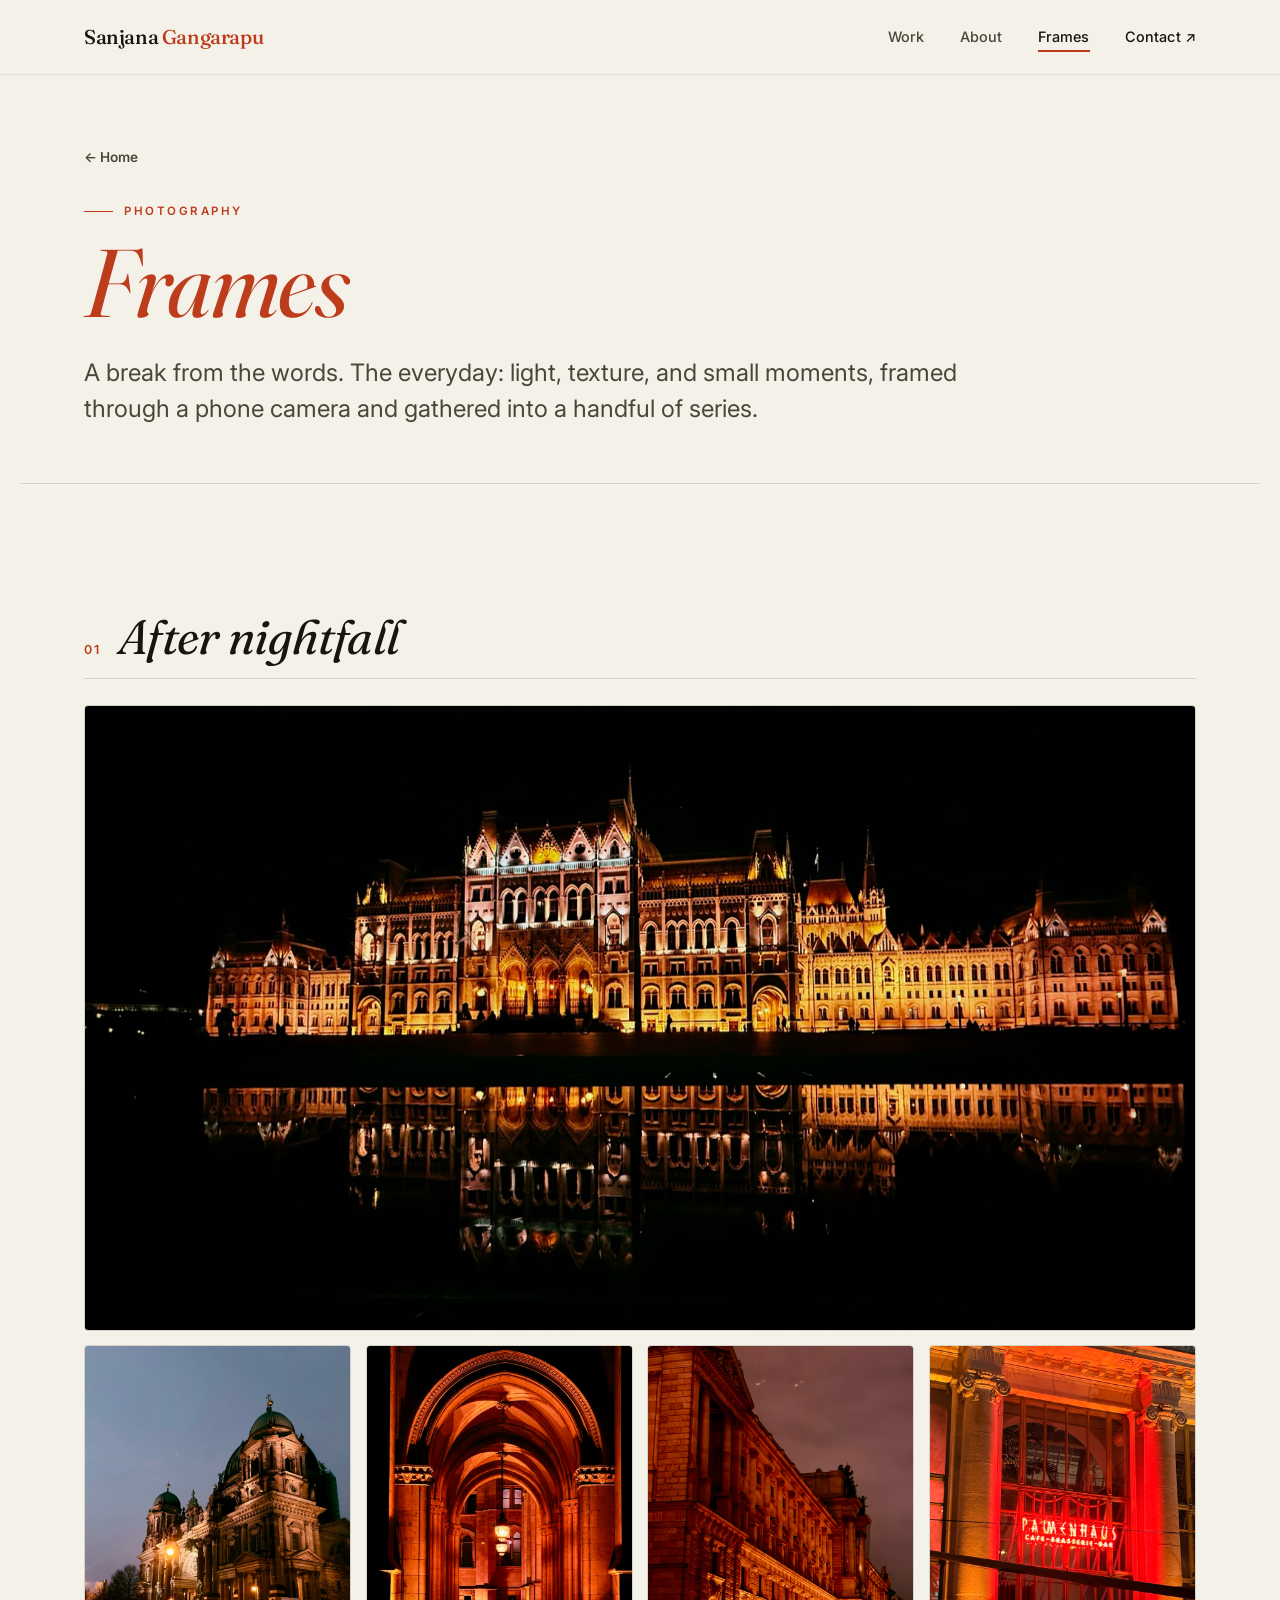
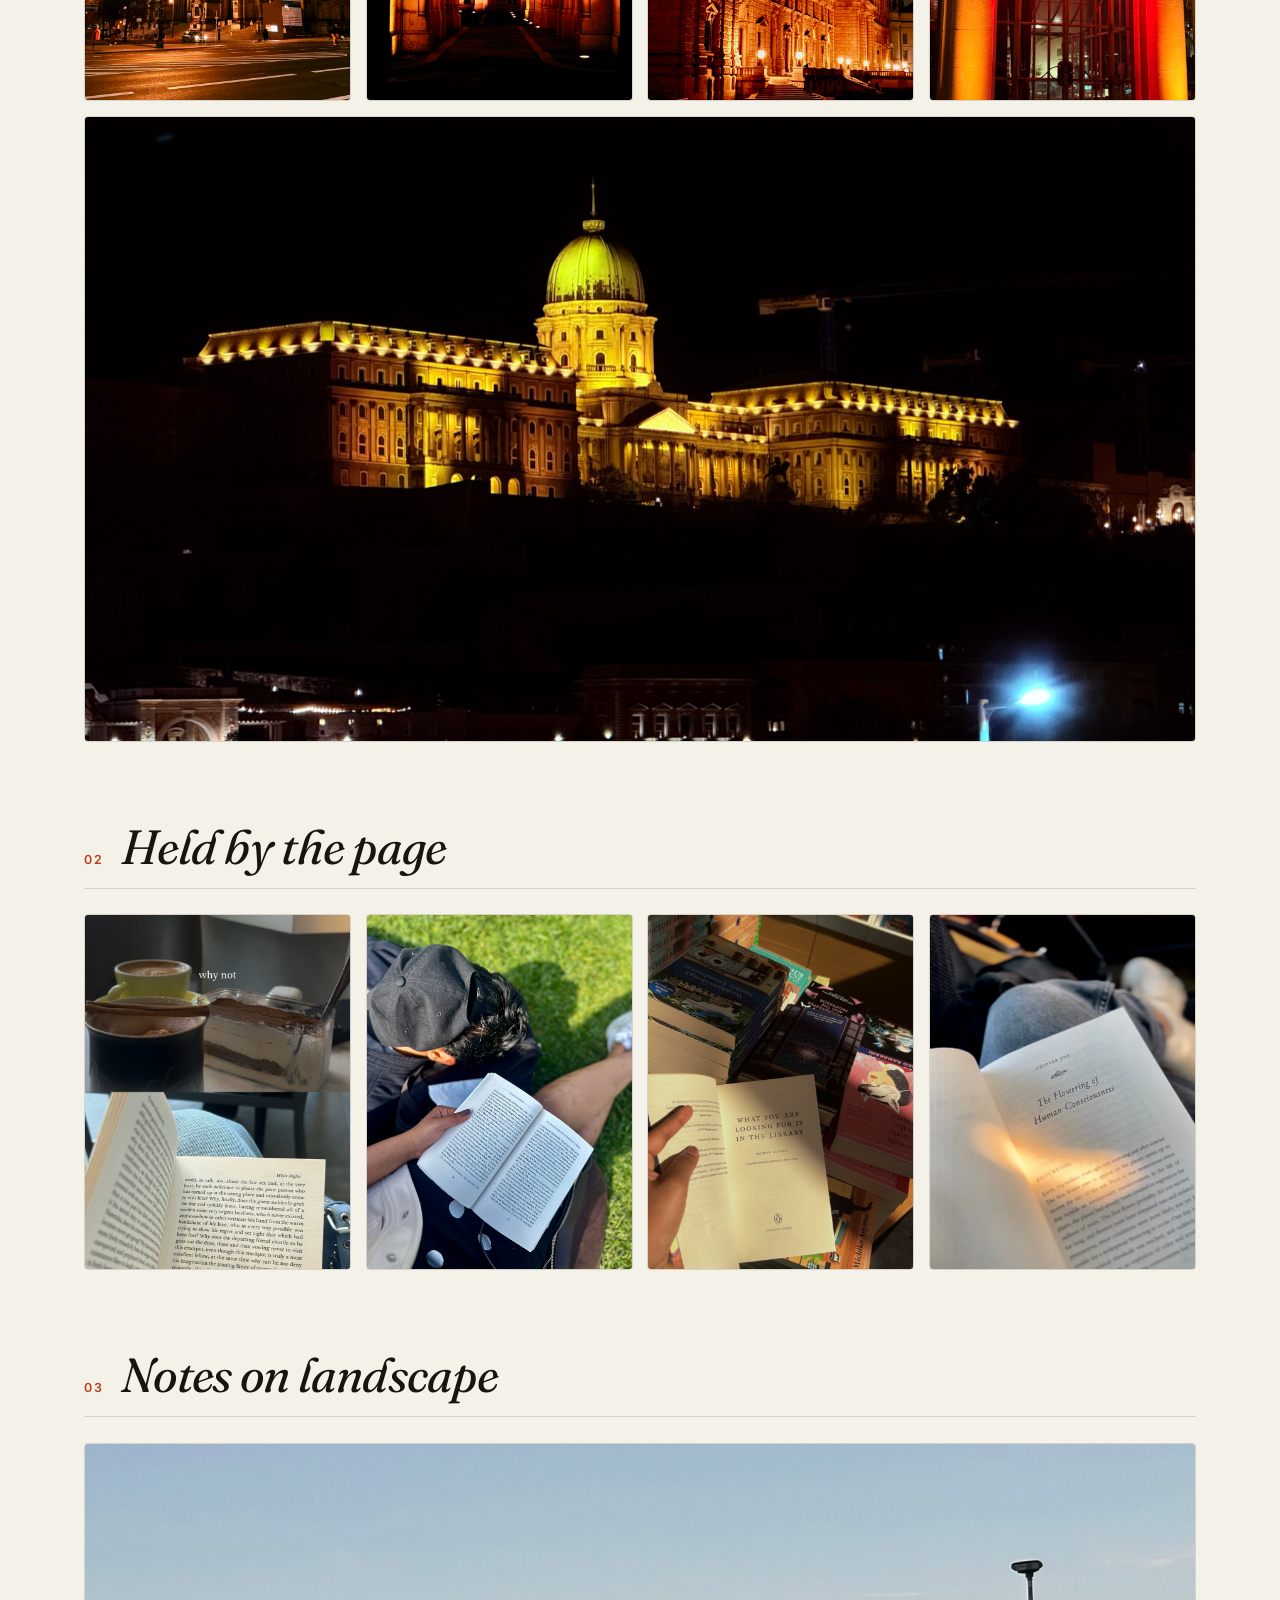
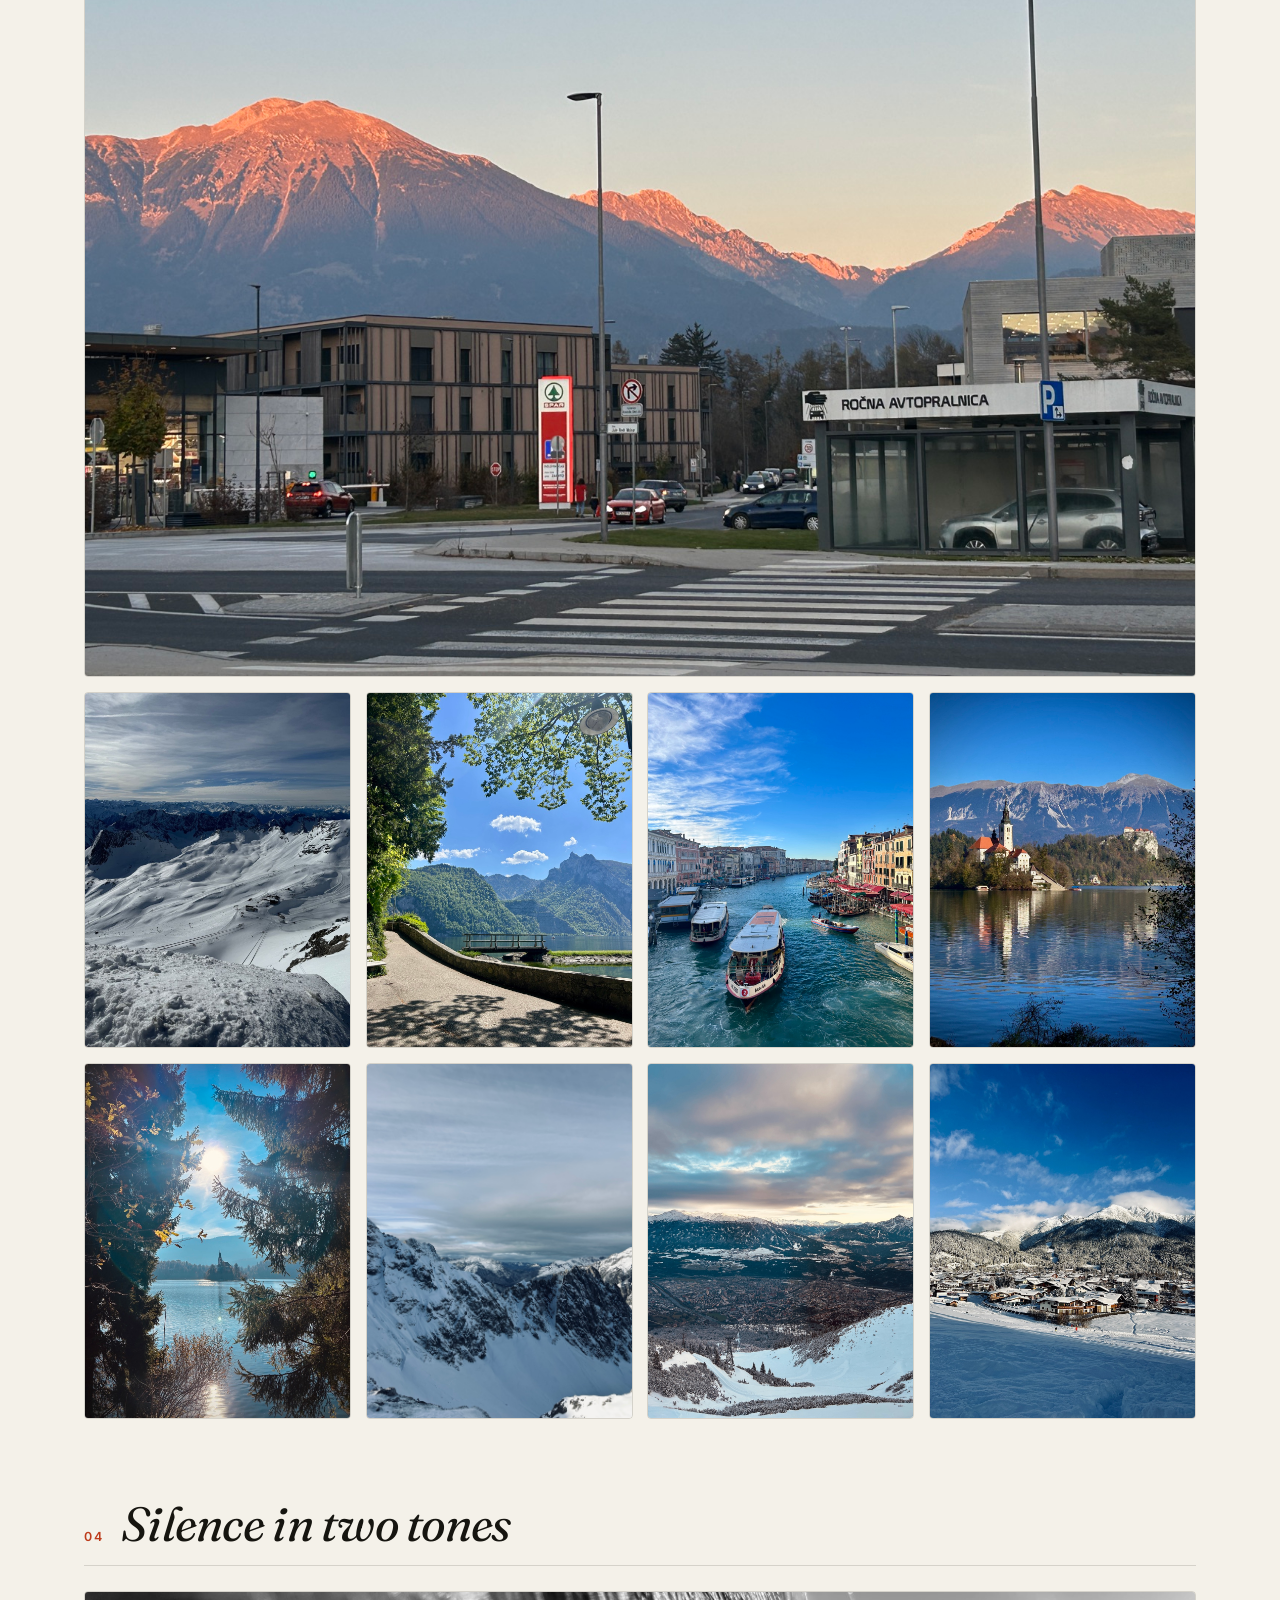
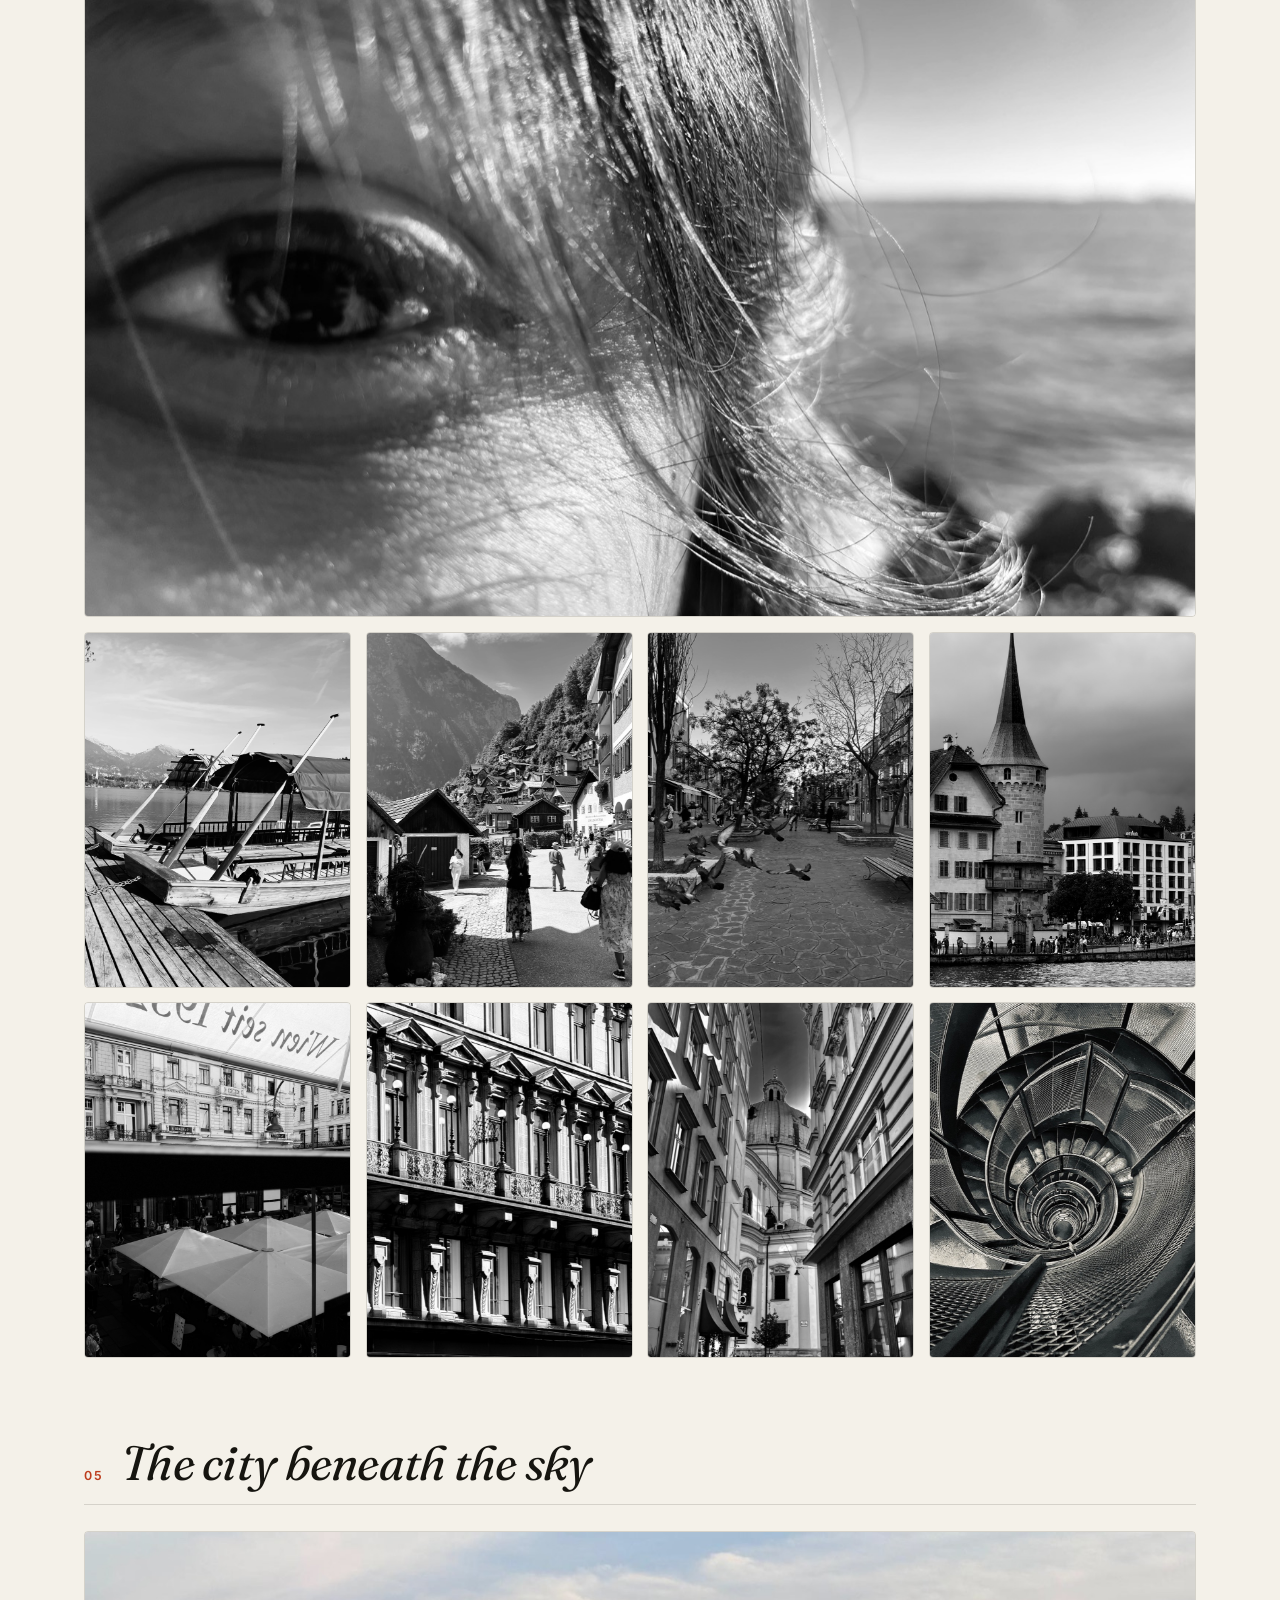
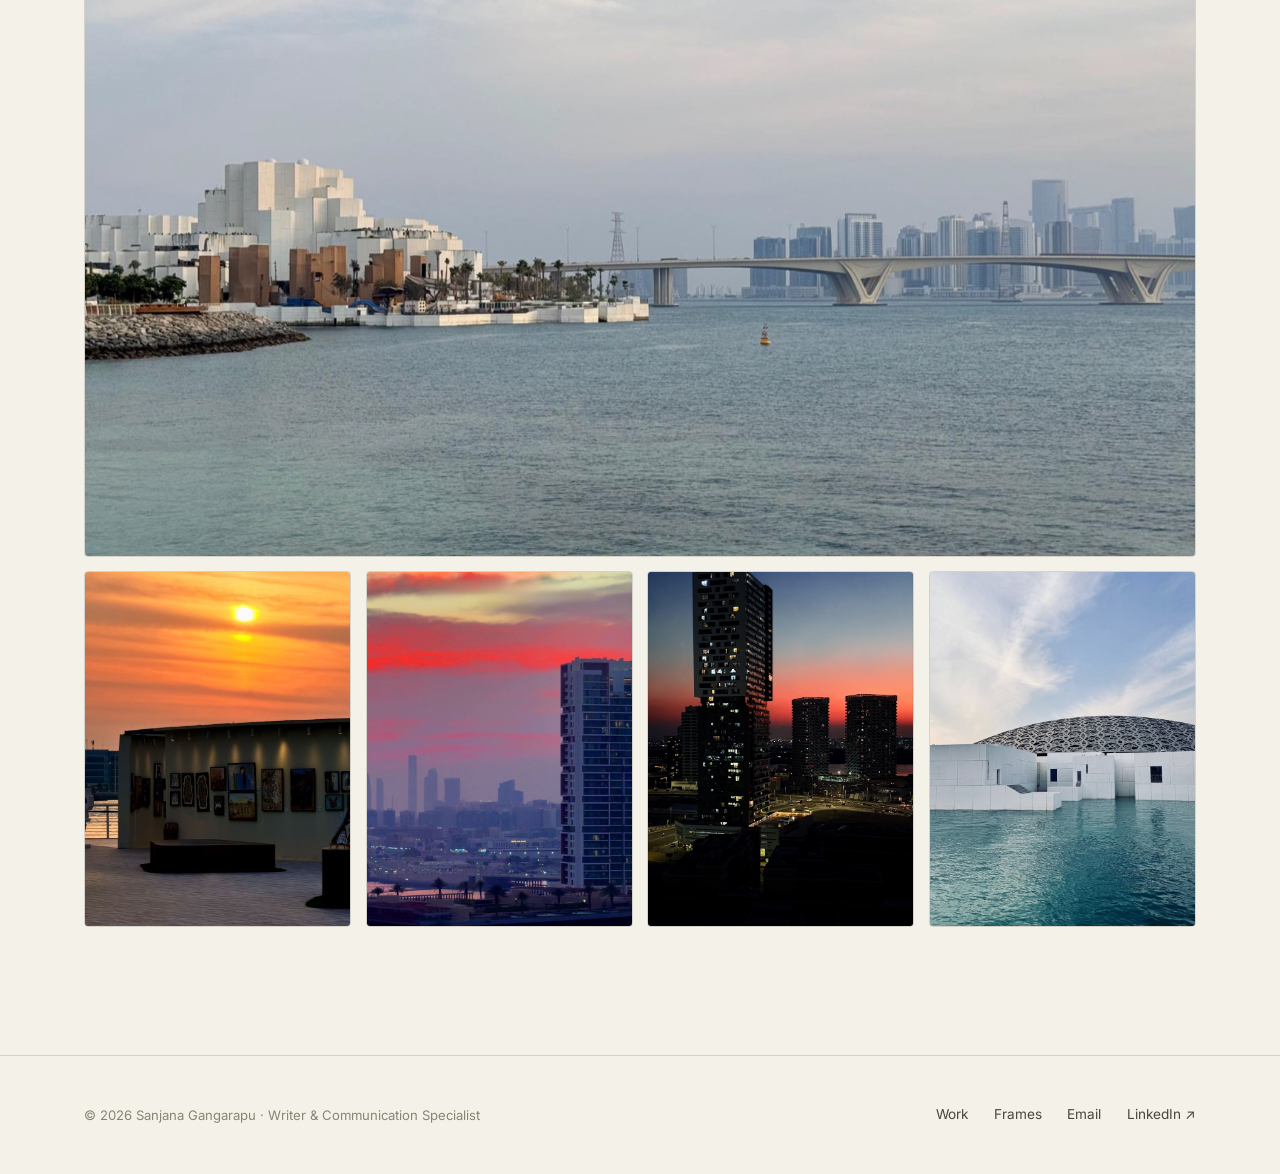
==== commit f536211a: "Frames: add two more photos to Notes on landscape (Innsbruck valley + alpine village) Co-Authored-By" ====
--- a/frames.html
+++ b/frames.html
@@ -94,6 +94,8 @@
           <img src="assets/images/frames/notes-on-landscape/05.jpg" alt="Notes on landscape, photograph." loading="lazy" />
           <img src="assets/images/frames/notes-on-landscape/06.jpg" alt="Notes on landscape, photograph." loading="lazy" />
           <img src="assets/images/frames/notes-on-landscape/07.jpg" alt="Notes on landscape, photograph." loading="lazy" />
+          <img src="assets/images/frames/notes-on-landscape/08.jpg" alt="Notes on landscape, photograph." loading="lazy" />
+          <img src="assets/images/frames/notes-on-landscape/09.jpg" alt="Notes on landscape, photograph." loading="lazy" />
         </div>
       </div>
 
--- a/css/style.css
+++ b/css/style.css
@@ -428,8 +428,7 @@
 /* Even, uniform post grid (LinkedIn screenshots) */
 .gallery.posts { grid-template-columns: repeat(3, 1fr); }
 .gallery.posts > img { aspect-ratio: 3 / 4; object-fit: cover; object-position: top; }
-@media (max-width: 760px) { .gallery.posts { grid-template-columns: repeat(2, 1fr); } }
-@media (max-width: 440px) { .gallery.posts { grid-template-columns: 1fr; } }
+@media (max-width: 760px) { .gallery.posts { grid-template-columns: repeat(2, 1fr); gap: 0.6rem; } }
 
 /* Video thumbnail with play badge */
 .vid { position: relative; display: block; }
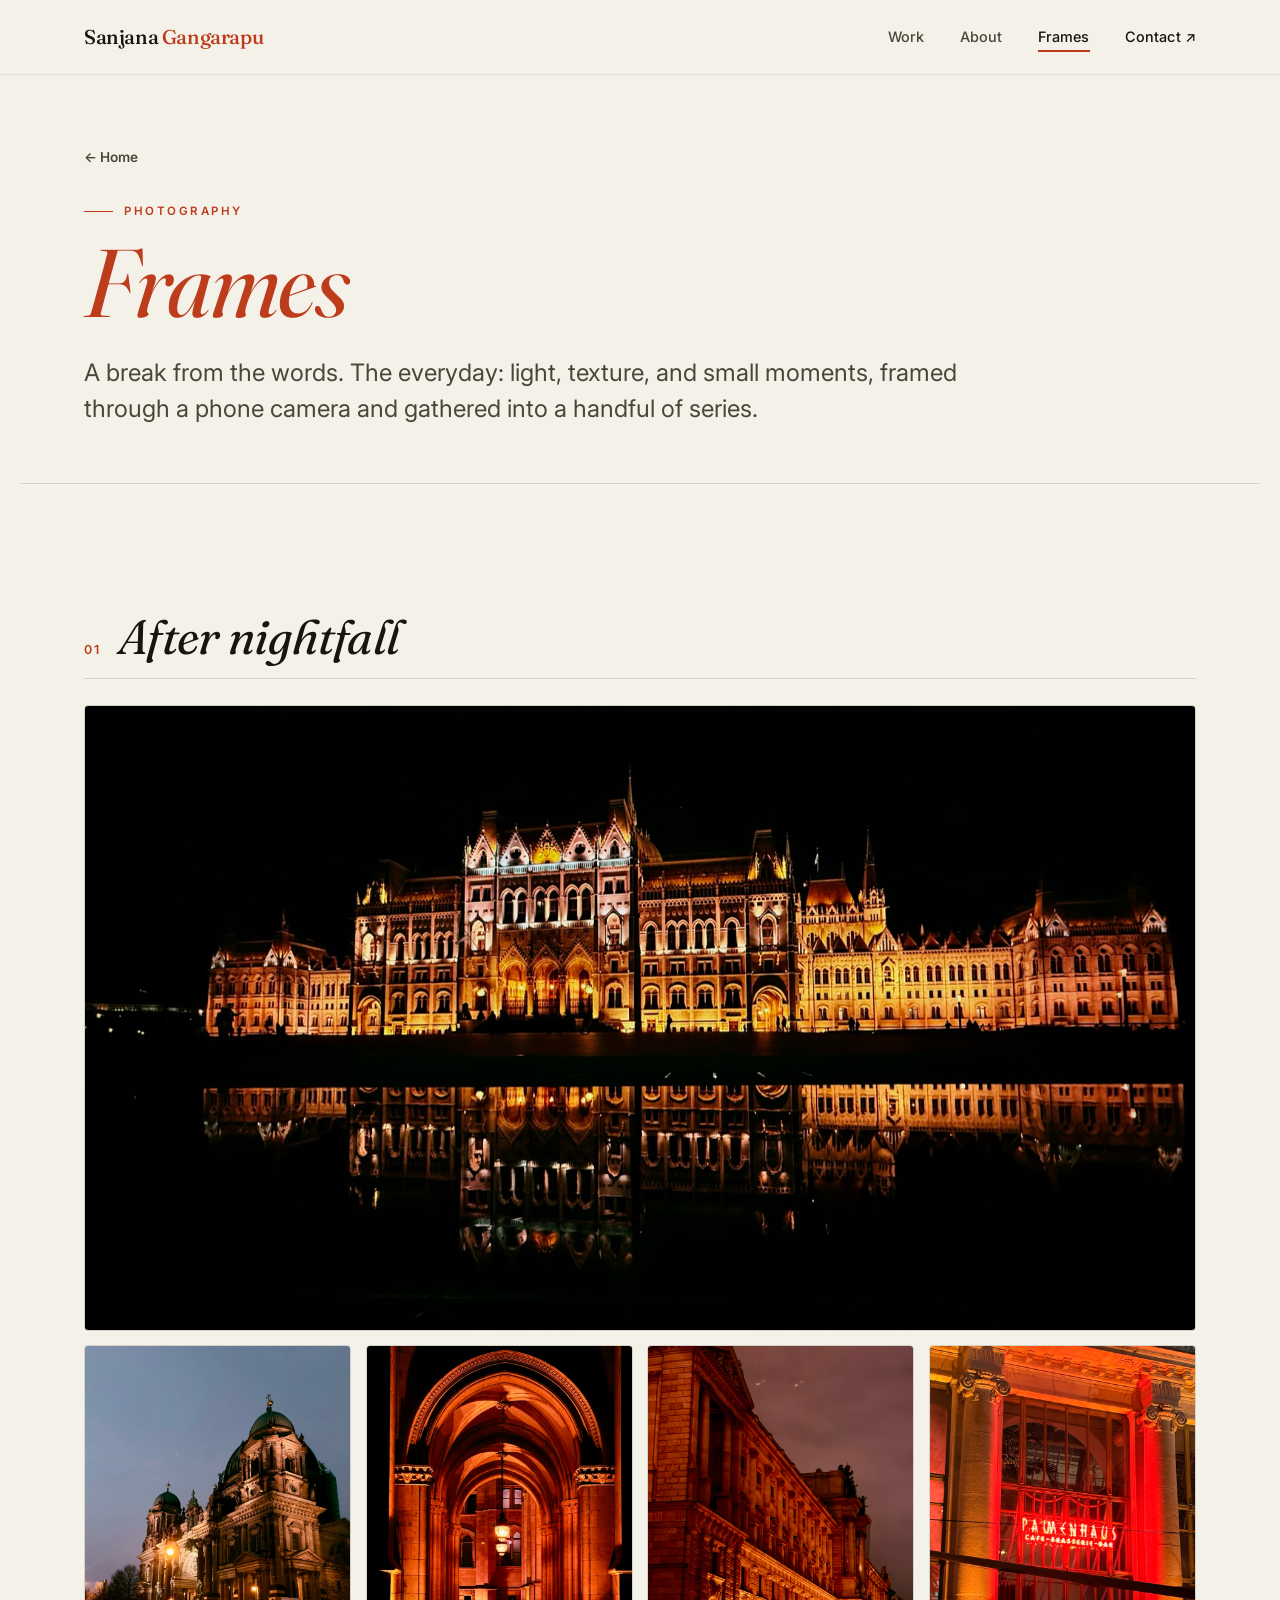
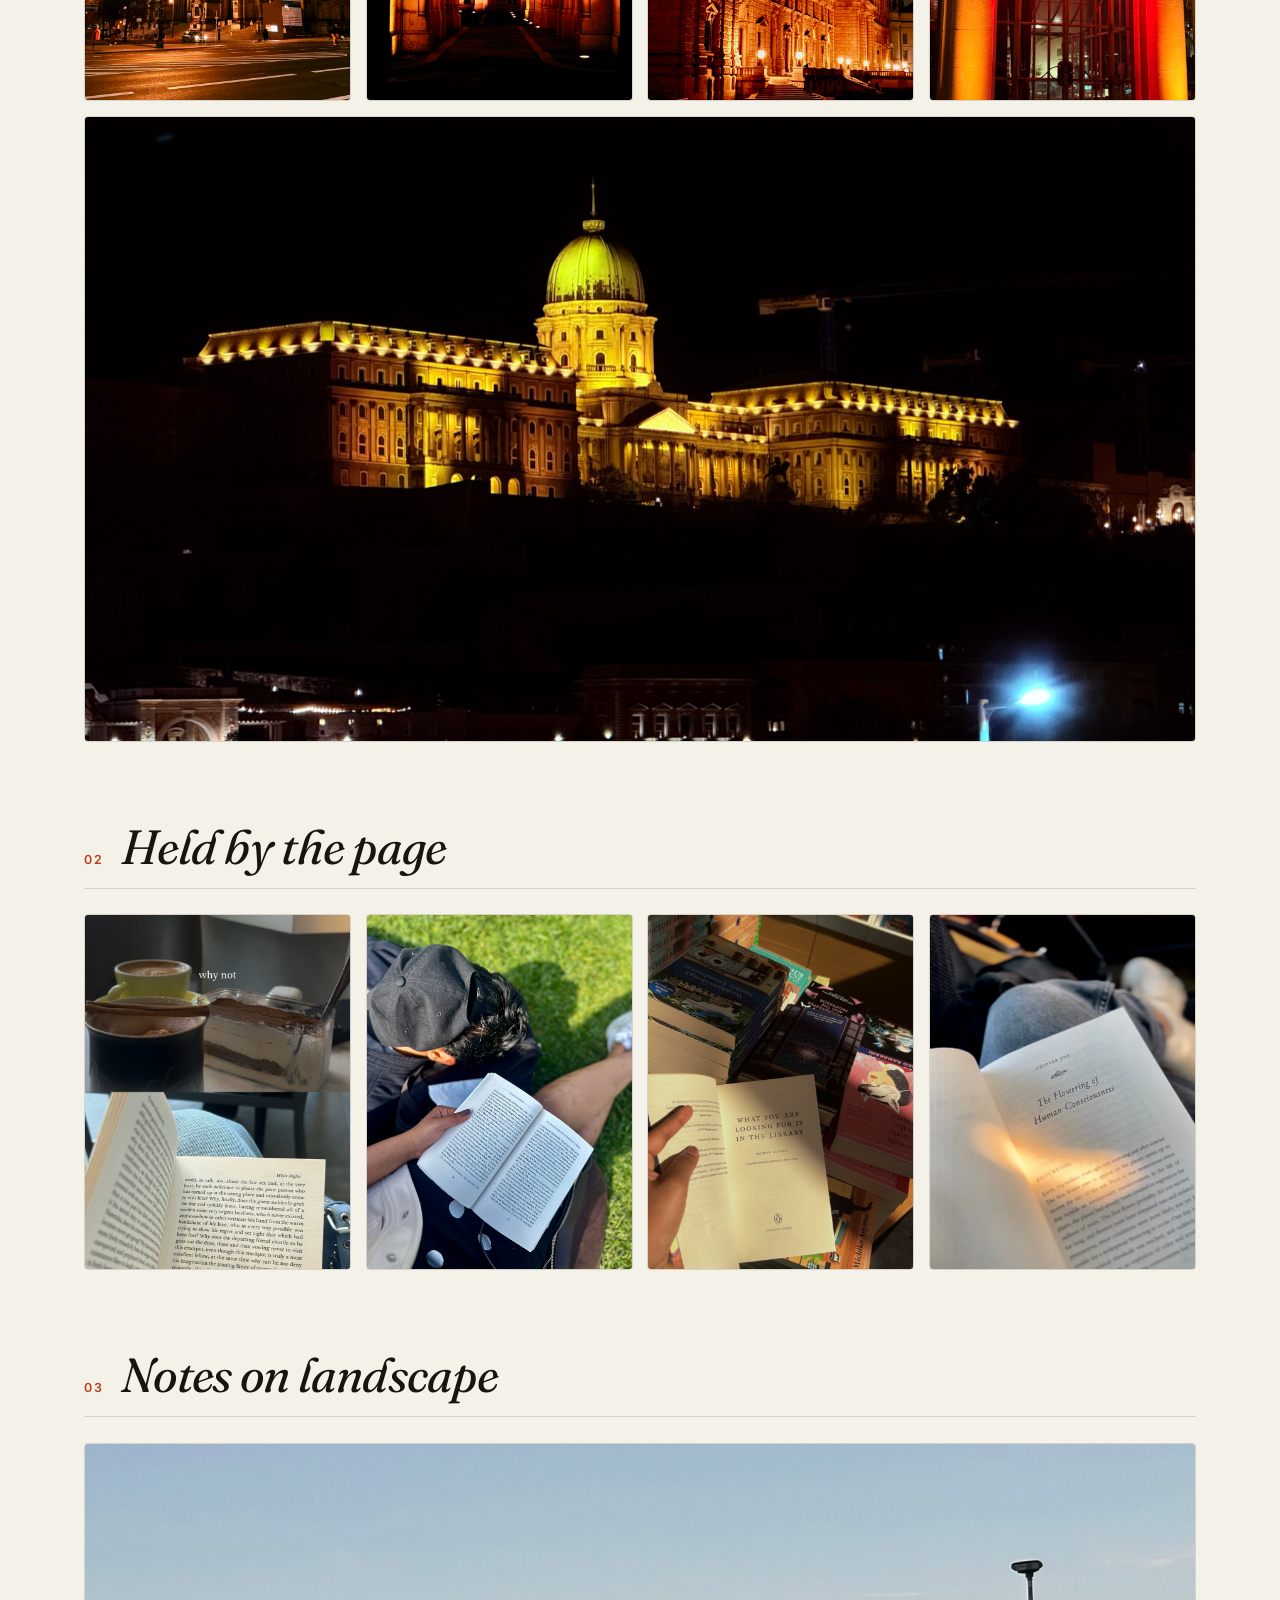
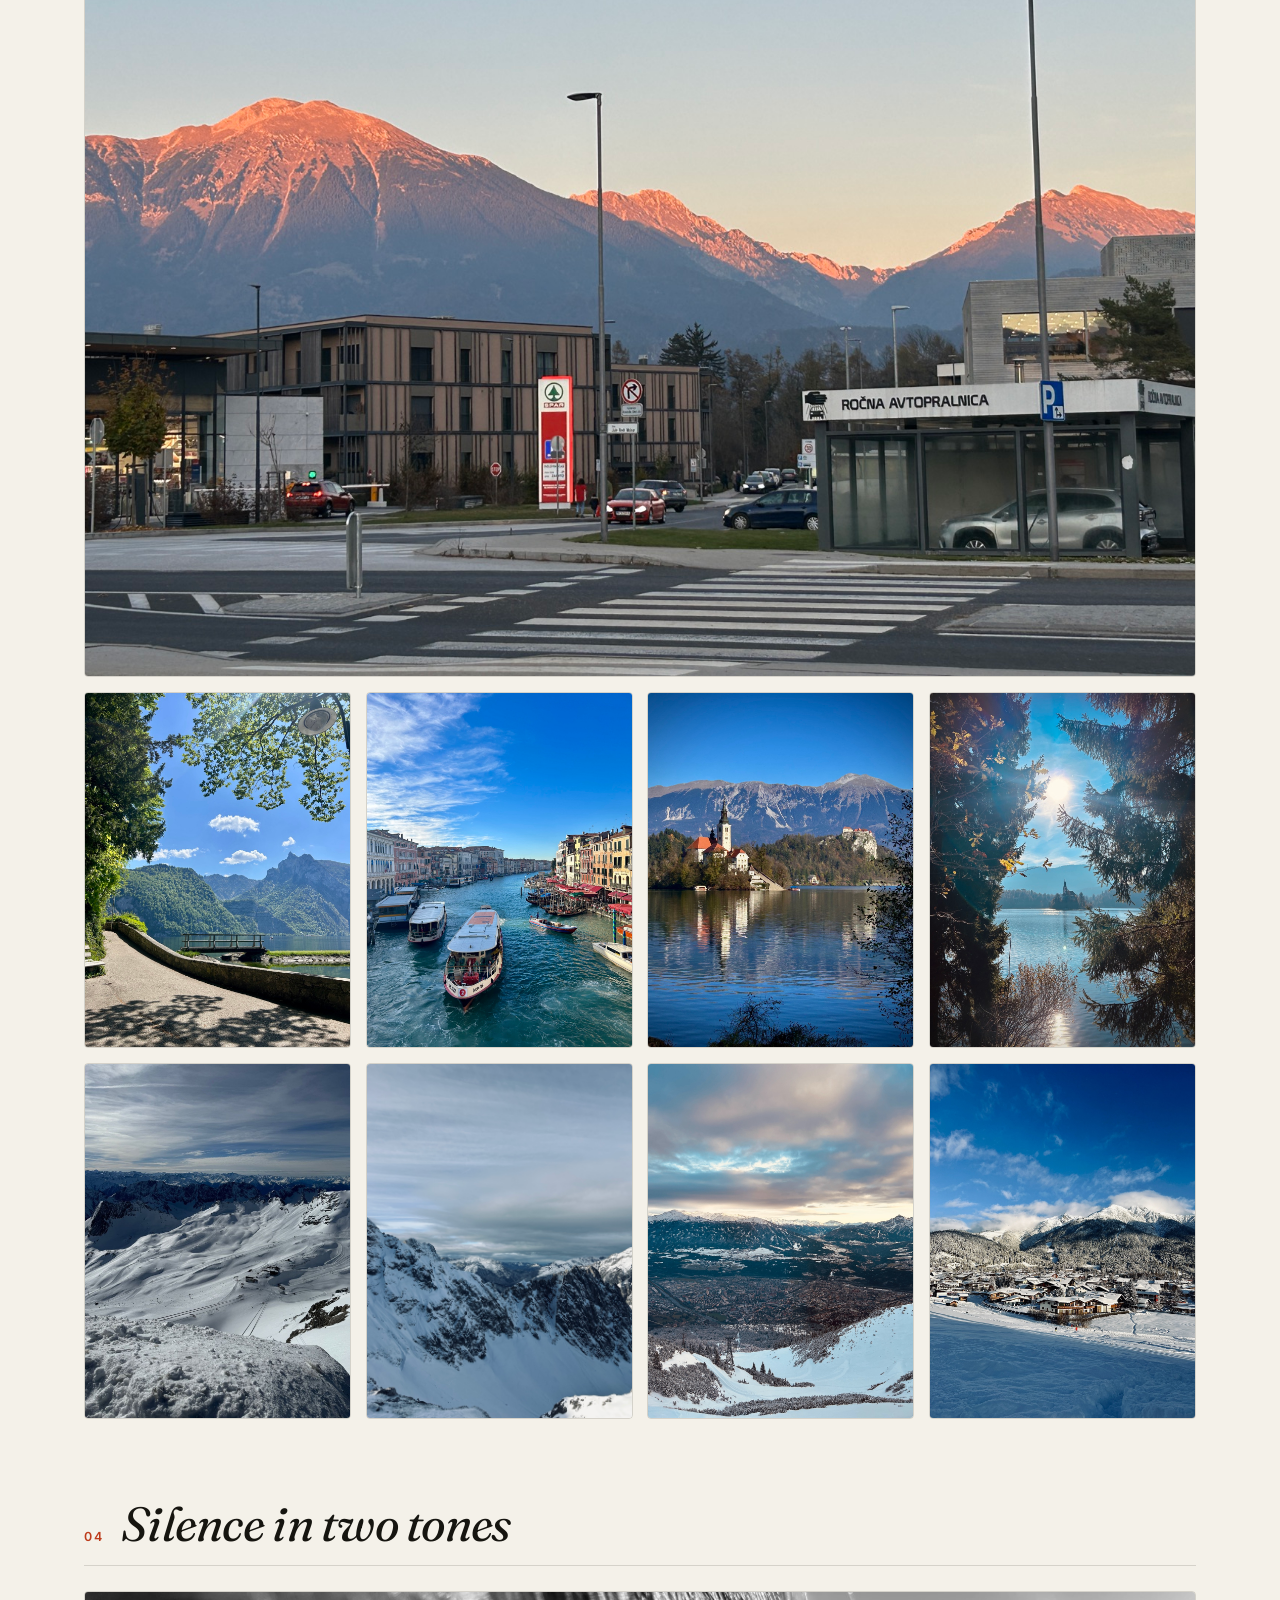
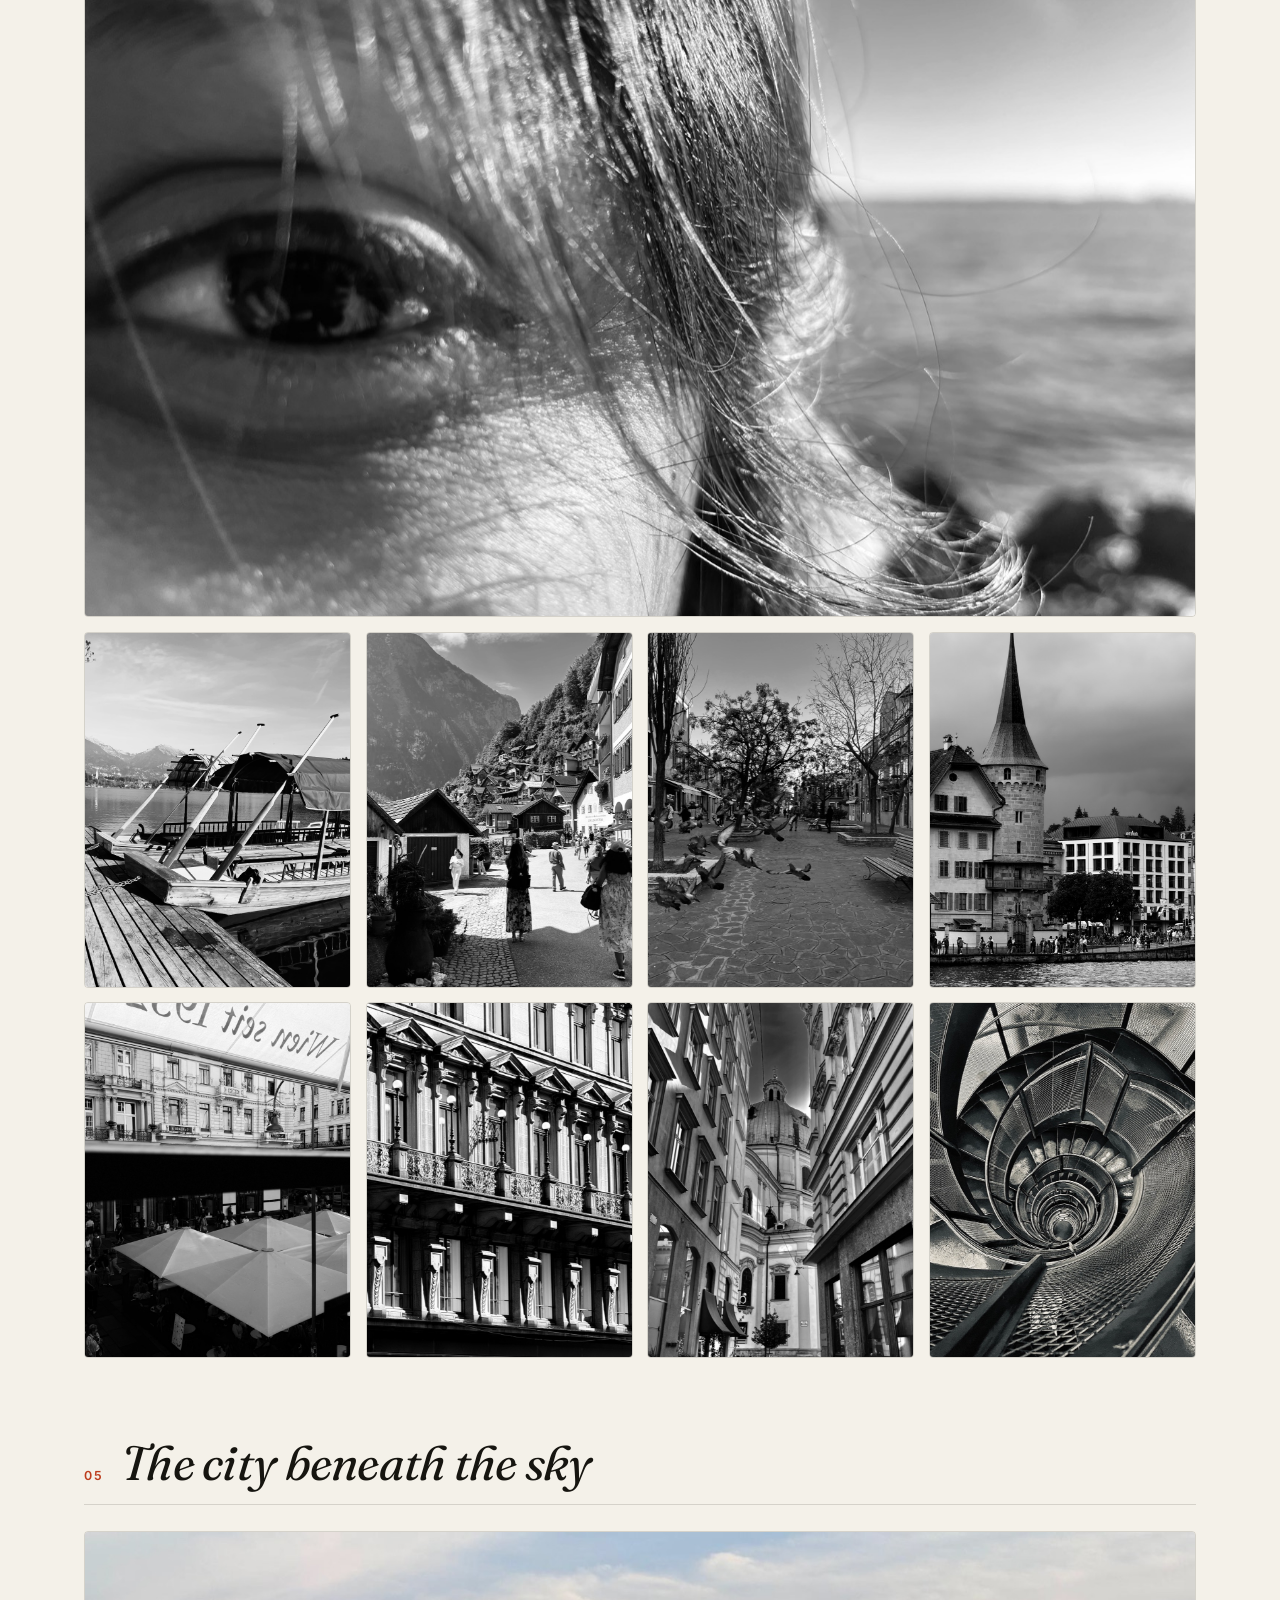
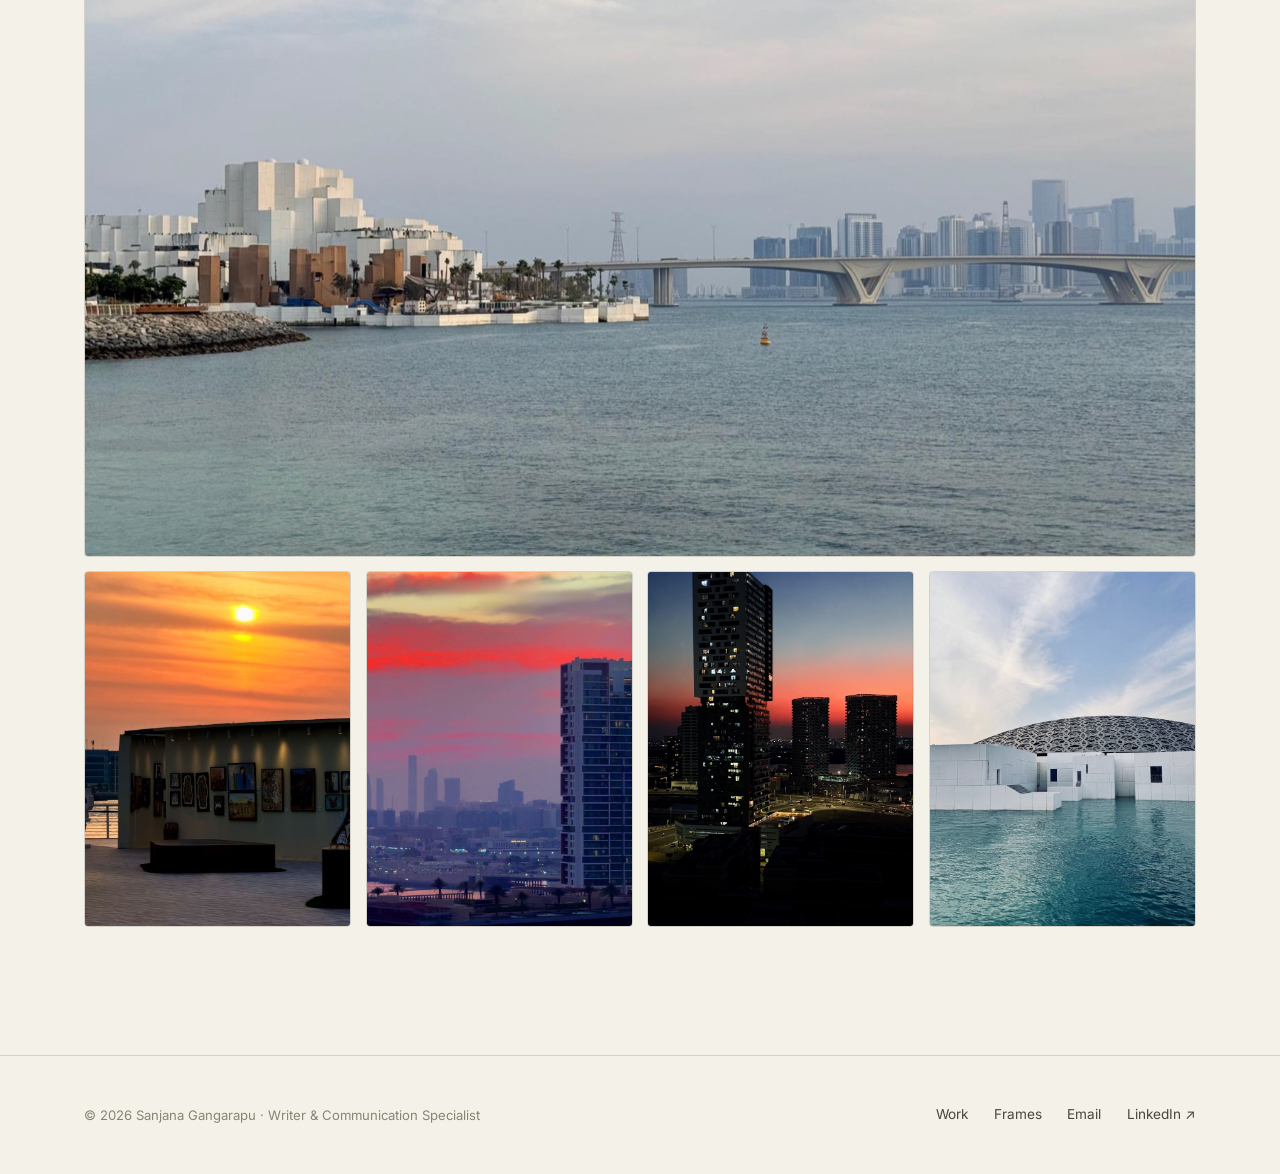
==== commit 3910c730: "Frames: move the ski-slope panorama (01) into the second row of Notes on landscape Co-Authored-By: C" ====
--- a/frames.html
+++ b/frames.html
@@ -88,11 +88,11 @@
         </div>
         <div class="frames-grid">
           <img class="wide" src="assets/images/frames/notes-on-landscape/04.jpg" alt="Notes on landscape, photograph." loading="lazy" />
-          <img src="assets/images/frames/notes-on-landscape/01.jpg" alt="Notes on landscape, photograph." loading="lazy" />
           <img src="assets/images/frames/notes-on-landscape/02.jpg" alt="Notes on landscape, photograph." loading="lazy" />
           <img src="assets/images/frames/notes-on-landscape/03.jpg" alt="Notes on landscape, photograph." loading="lazy" />
           <img src="assets/images/frames/notes-on-landscape/05.jpg" alt="Notes on landscape, photograph." loading="lazy" />
           <img src="assets/images/frames/notes-on-landscape/06.jpg" alt="Notes on landscape, photograph." loading="lazy" />
+          <img src="assets/images/frames/notes-on-landscape/01.jpg" alt="Notes on landscape, photograph." loading="lazy" />
           <img src="assets/images/frames/notes-on-landscape/07.jpg" alt="Notes on landscape, photograph." loading="lazy" />
           <img src="assets/images/frames/notes-on-landscape/08.jpg" alt="Notes on landscape, photograph." loading="lazy" />
           <img src="assets/images/frames/notes-on-landscape/09.jpg" alt="Notes on landscape, photograph." loading="lazy" />
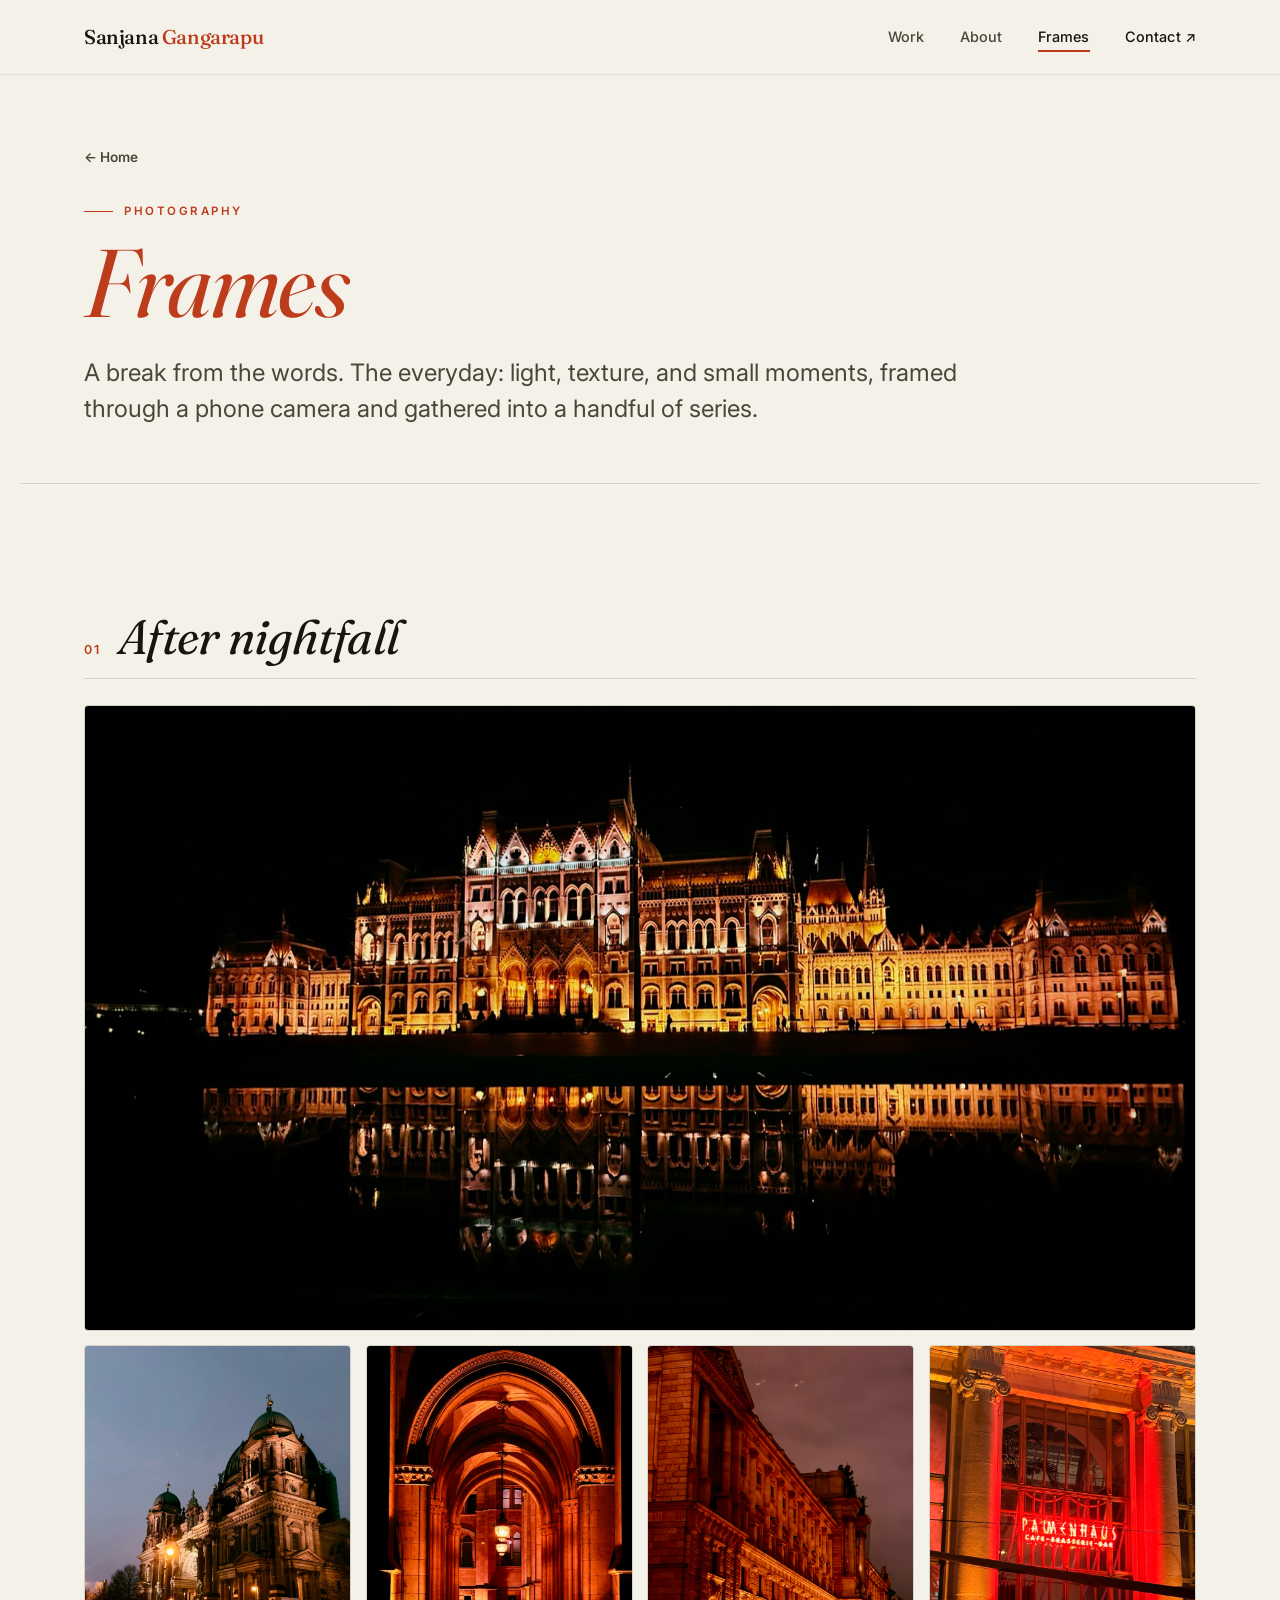
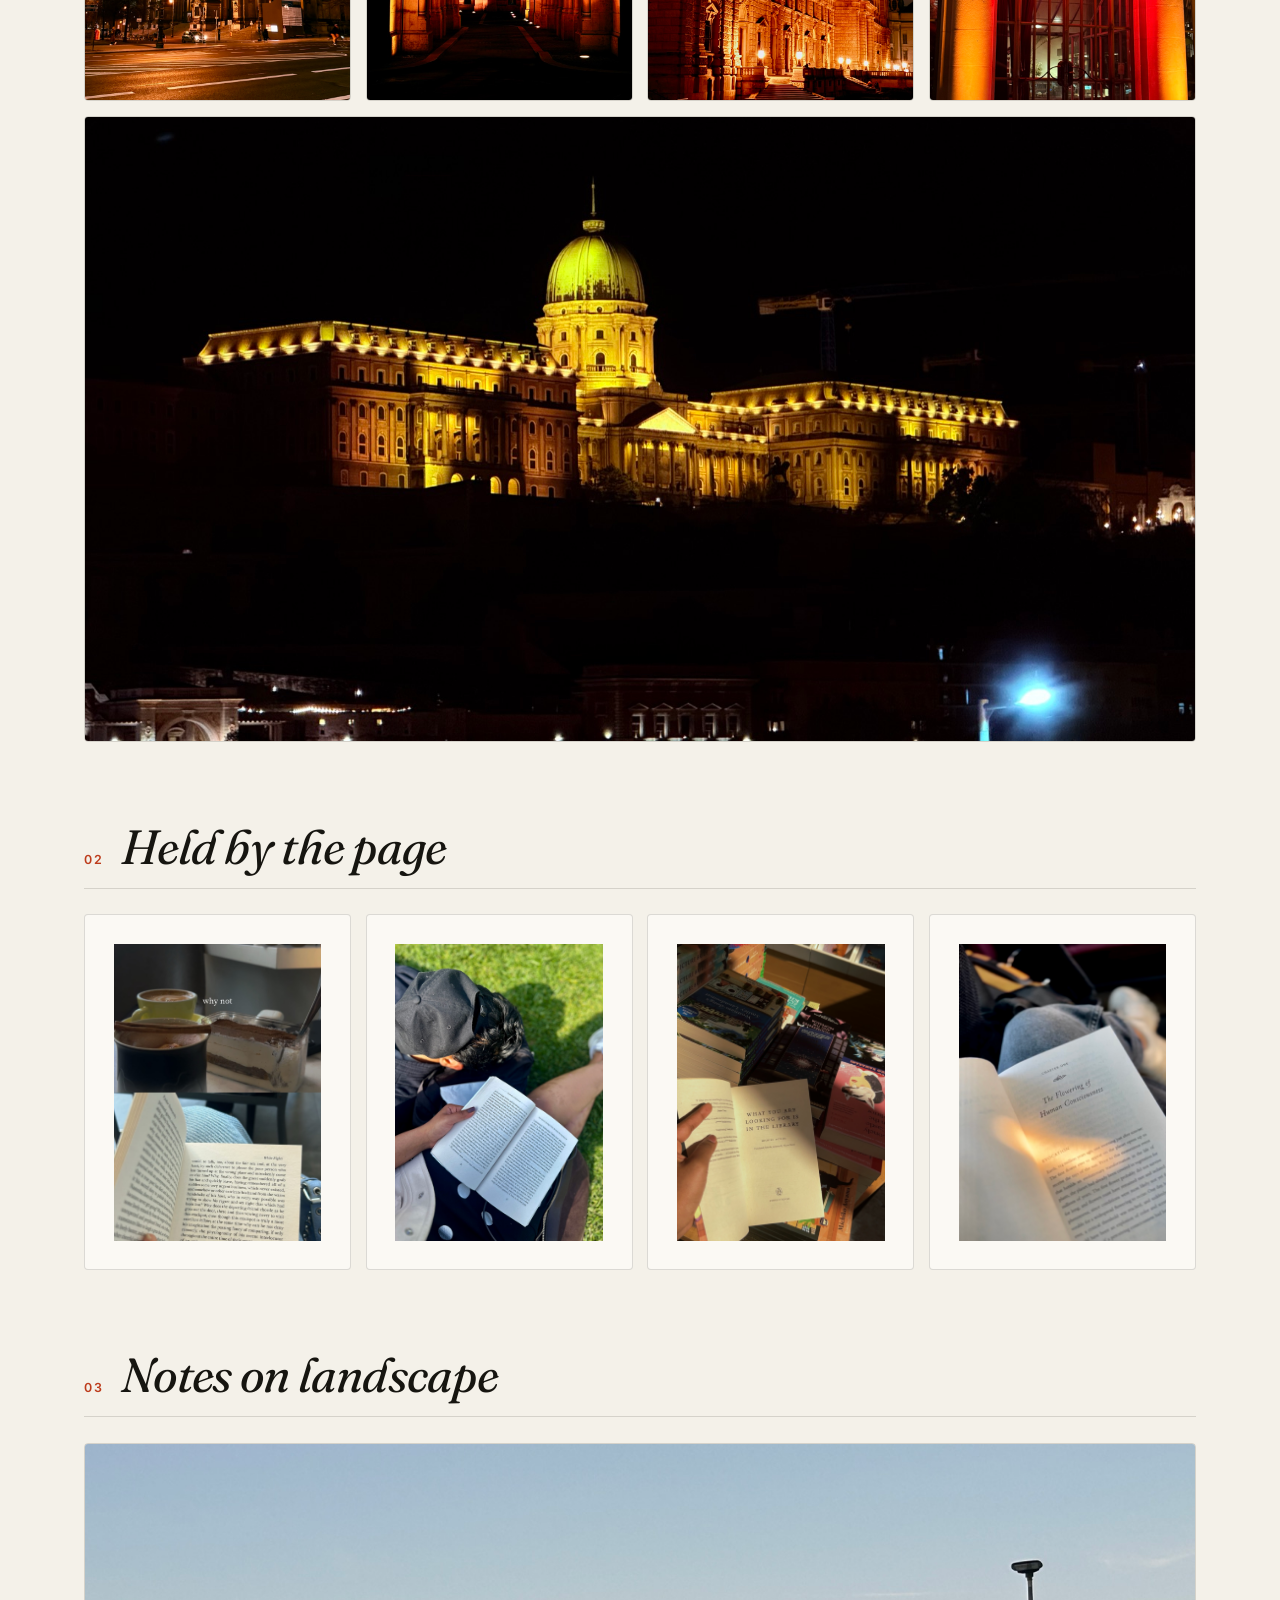
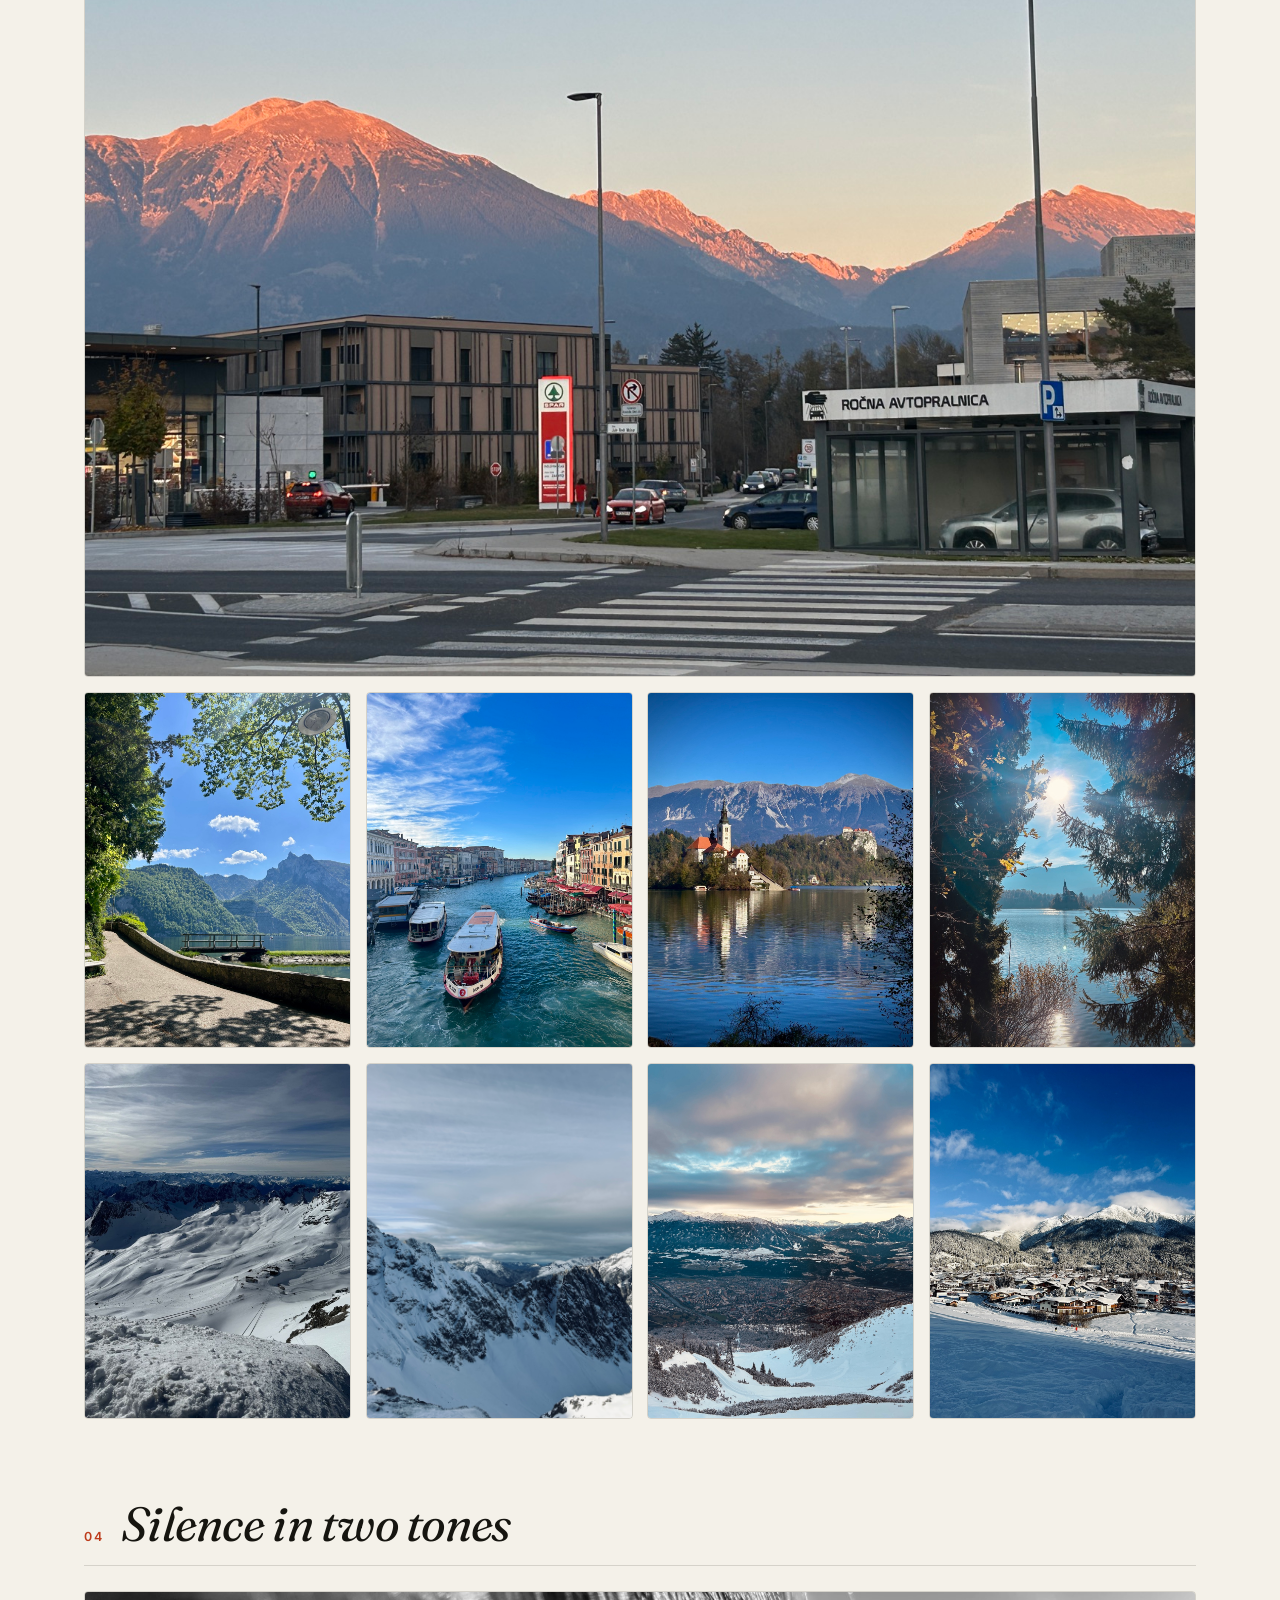
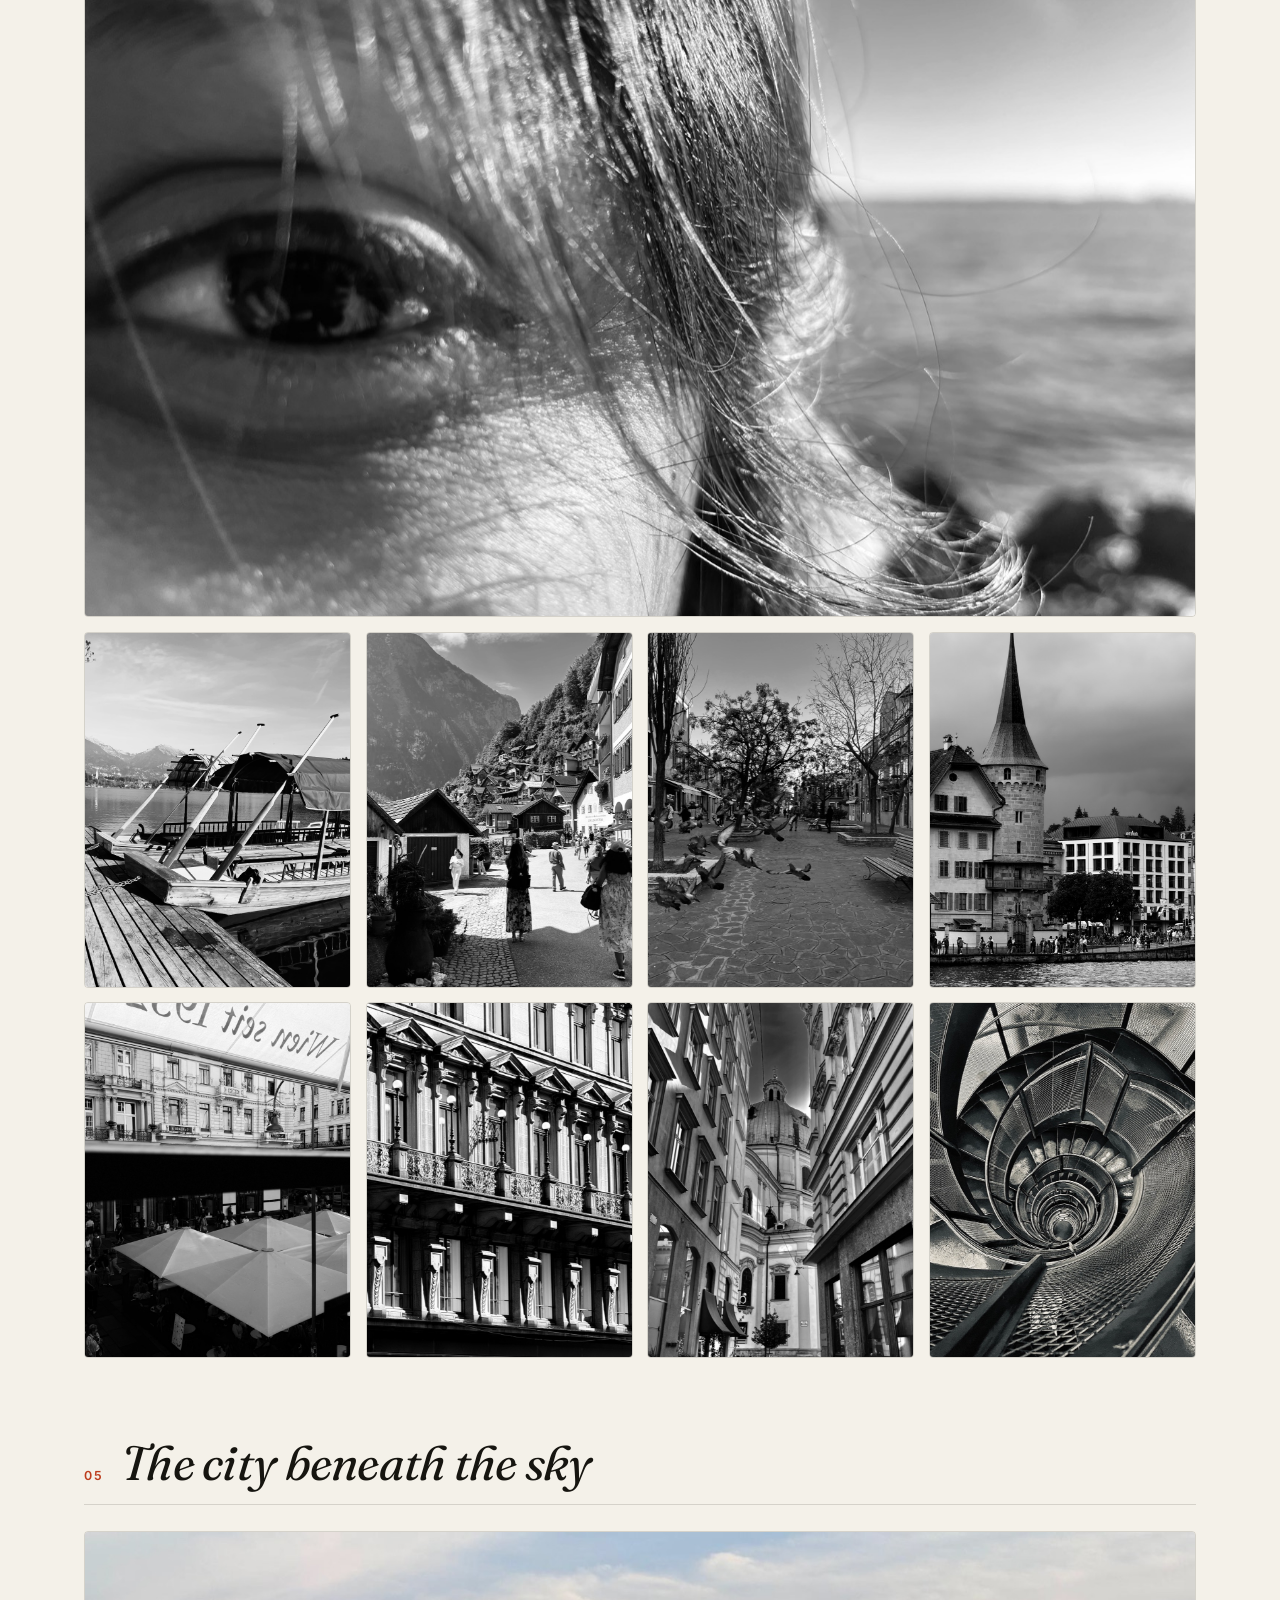
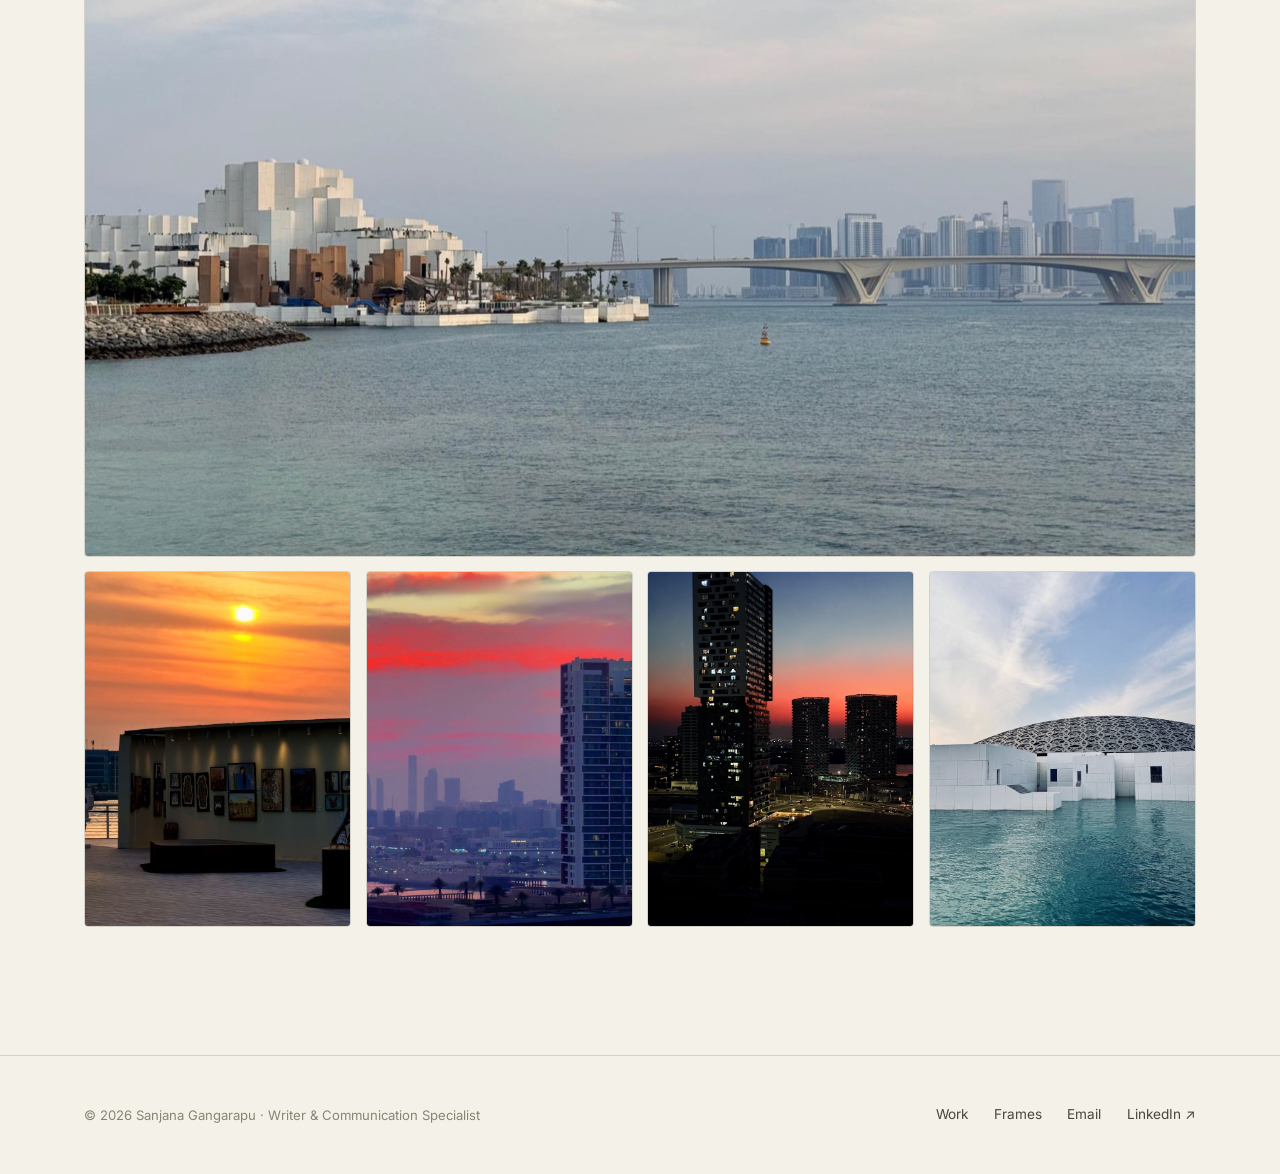
==== commit 8fed9d97: "Frames: hover-reveal book titles on Held by the page Each photo stays clean; the book name fades up " ====
--- a/frames.html
+++ b/frames.html
@@ -74,10 +74,10 @@
           <h2>Held by the page</h2>
         </div>
         <div class="frames-grid">
-          <img src="assets/images/frames/held-by-the-page/01.jpg" alt="Held by the page, photograph." loading="lazy" />
-          <img src="assets/images/frames/held-by-the-page/02.jpg" alt="Held by the page, photograph." loading="lazy" />
-          <img src="assets/images/frames/held-by-the-page/03.jpg" alt="Held by the page, photograph." loading="lazy" />
-          <img src="assets/images/frames/held-by-the-page/04.jpg" alt="Held by the page, photograph." loading="lazy" />
+          <figure class="cap"><img src="assets/images/frames/held-by-the-page/01.jpg" alt="Held by the page: reading White Nights." loading="lazy" /><figcaption>White Nights</figcaption></figure>
+          <figure class="cap"><img src="assets/images/frames/held-by-the-page/02.jpg" alt="Held by the page: reading Your Second Life Begins When You Realise You Only Have One." loading="lazy" /><figcaption>Your Second Life Begins When You Realise You Only Have One</figcaption></figure>
+          <figure class="cap"><img src="assets/images/frames/held-by-the-page/03.jpg" alt="Held by the page: reading What You Are Looking For Is in the Library." loading="lazy" /><figcaption>What You Are Looking For Is in the Library</figcaption></figure>
+          <figure class="cap"><img src="assets/images/frames/held-by-the-page/04.jpg" alt="Held by the page: reading A New Earth." loading="lazy" /><figcaption>A New Earth</figcaption></figure>
         </div>
       </div>
 
--- a/css/style.css
+++ b/css/style.css
@@ -461,6 +461,21 @@
 /* banners keep their natural, full-width proportions */
 .frames-grid img.wide { grid-column: 1 / -1; aspect-ratio: auto; }
 .frames-grid img:hover { filter: brightness(1.04); transform: translateY(-3px); }
+/* hover-reveal book captions (Held by the page) */
+.frames-grid .cap { position: relative; margin: 0; overflow: hidden; border-radius: 4px; border: 1px solid var(--line); aspect-ratio: 3 / 4; }
+.frames-grid .cap img { width: 100%; height: 100%; object-fit: cover; display: block; margin: 0; border: 0; border-radius: 0; transition: transform 0.5s ease, filter 0.4s ease; }
+.frames-grid .cap:hover img { transform: scale(1.05); filter: brightness(0.78); }
+.frames-grid .cap figcaption {
+  position: absolute; left: 0; right: 0; bottom: 0; padding: 1.6rem 0.9rem 0.75rem;
+  background: linear-gradient(to top, rgba(0,0,0,0.78), rgba(0,0,0,0));
+  color: #fff; font-family: var(--serif); font-style: italic; font-size: 0.92rem; line-height: 1.3;
+  opacity: 0; transform: translateY(8px); transition: opacity 0.35s ease, transform 0.35s ease; pointer-events: none;
+}
+.frames-grid .cap:hover figcaption, .frames-grid .cap:focus-within figcaption { opacity: 1; transform: none; }
+@media (hover: none) {
+  .frames-grid .cap figcaption { opacity: 1; transform: none; font-size: 0.82rem; padding-top: 1.9rem; }
+  .frames-grid .cap:hover img { transform: none; filter: none; }
+}
 @media (max-width: 900px) { .frames-grid { grid-template-columns: repeat(3, 1fr); } }
 @media (max-width: 560px) { .frames-grid { grid-template-columns: repeat(2, 1fr); gap: 0.6rem; } }
 
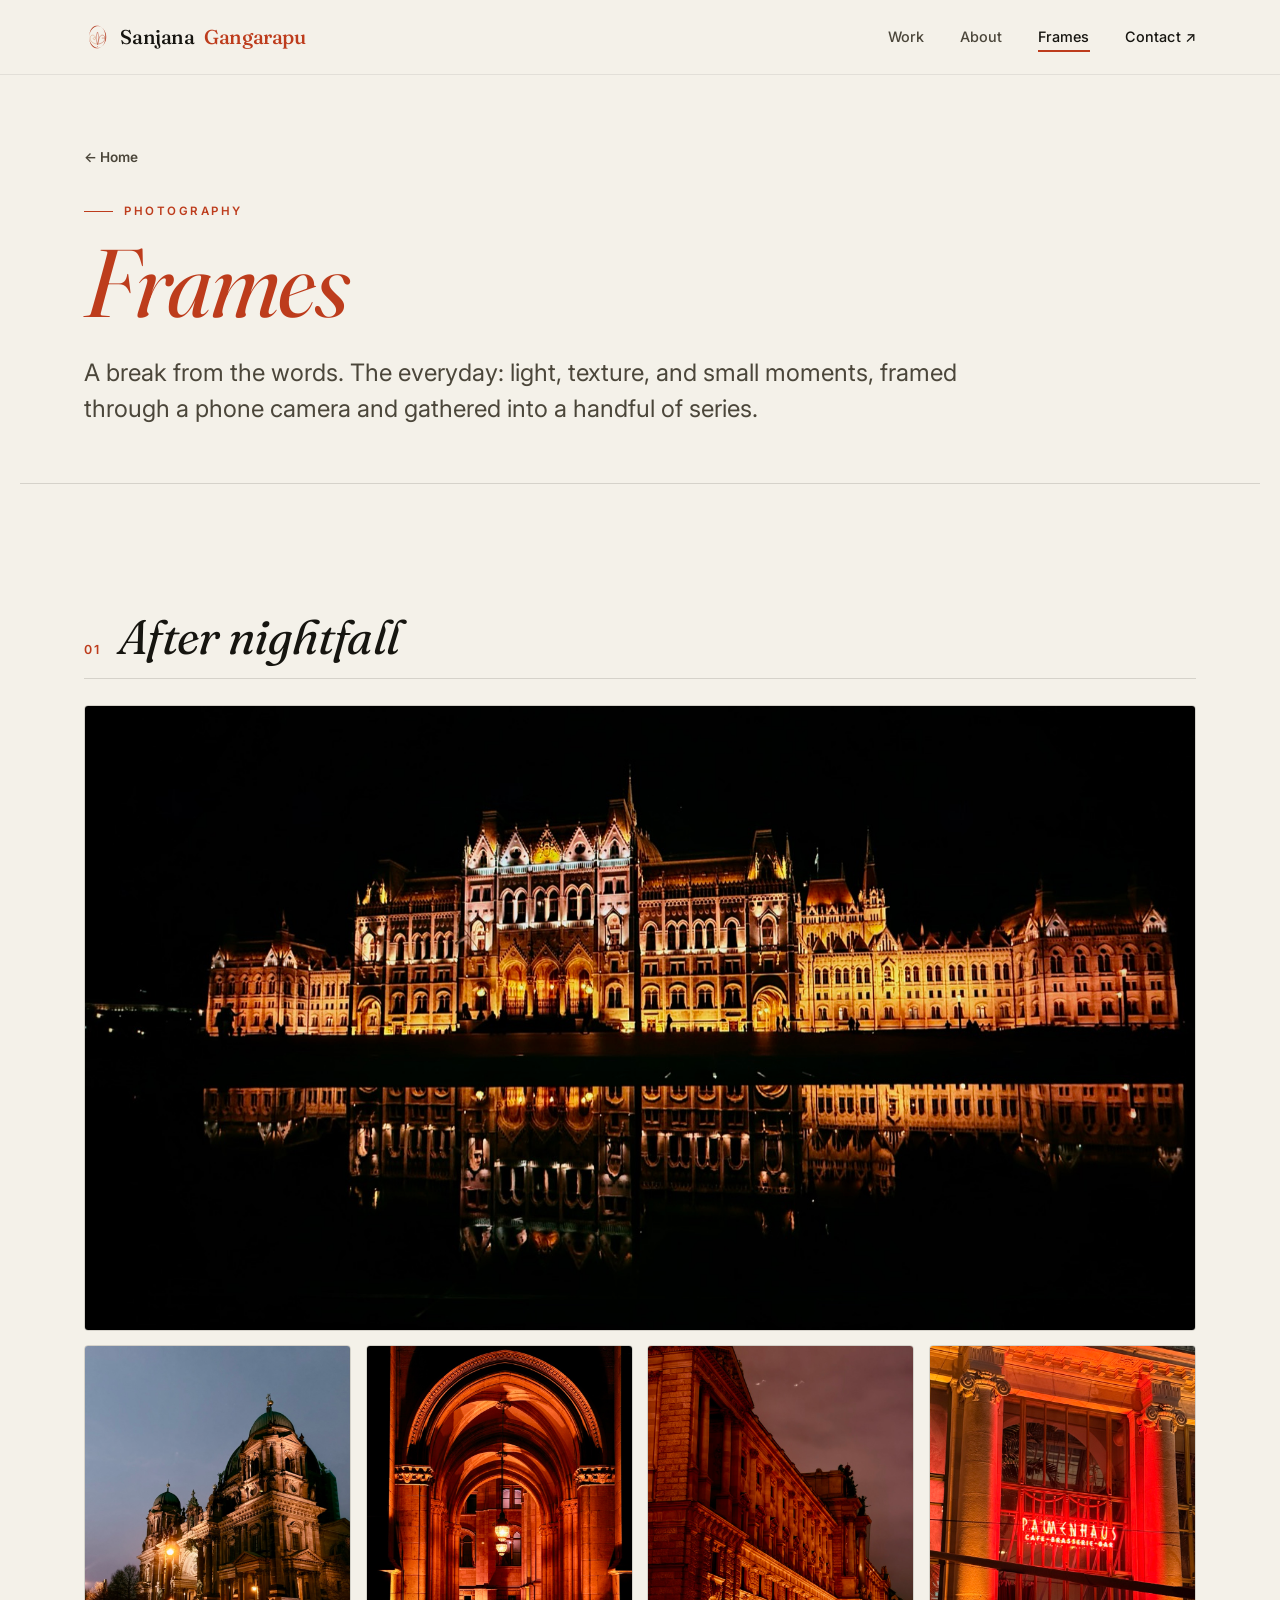
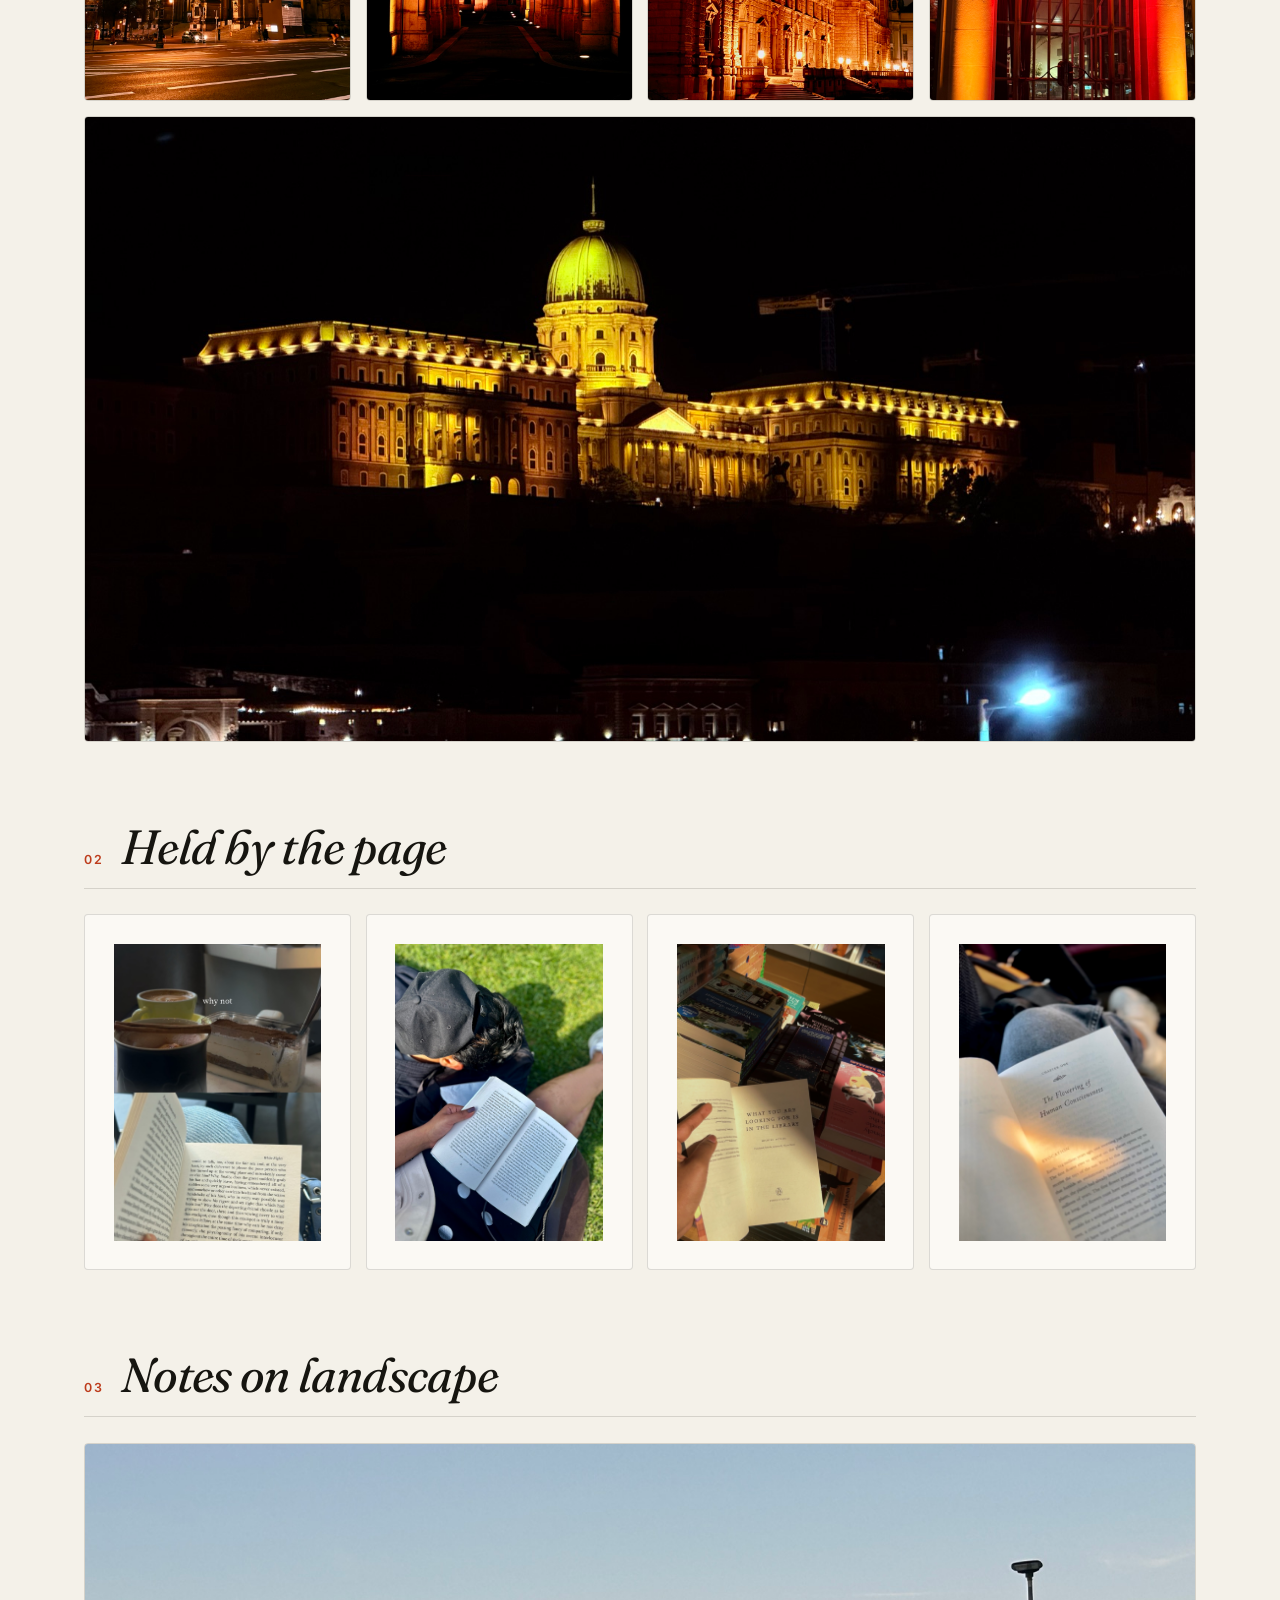
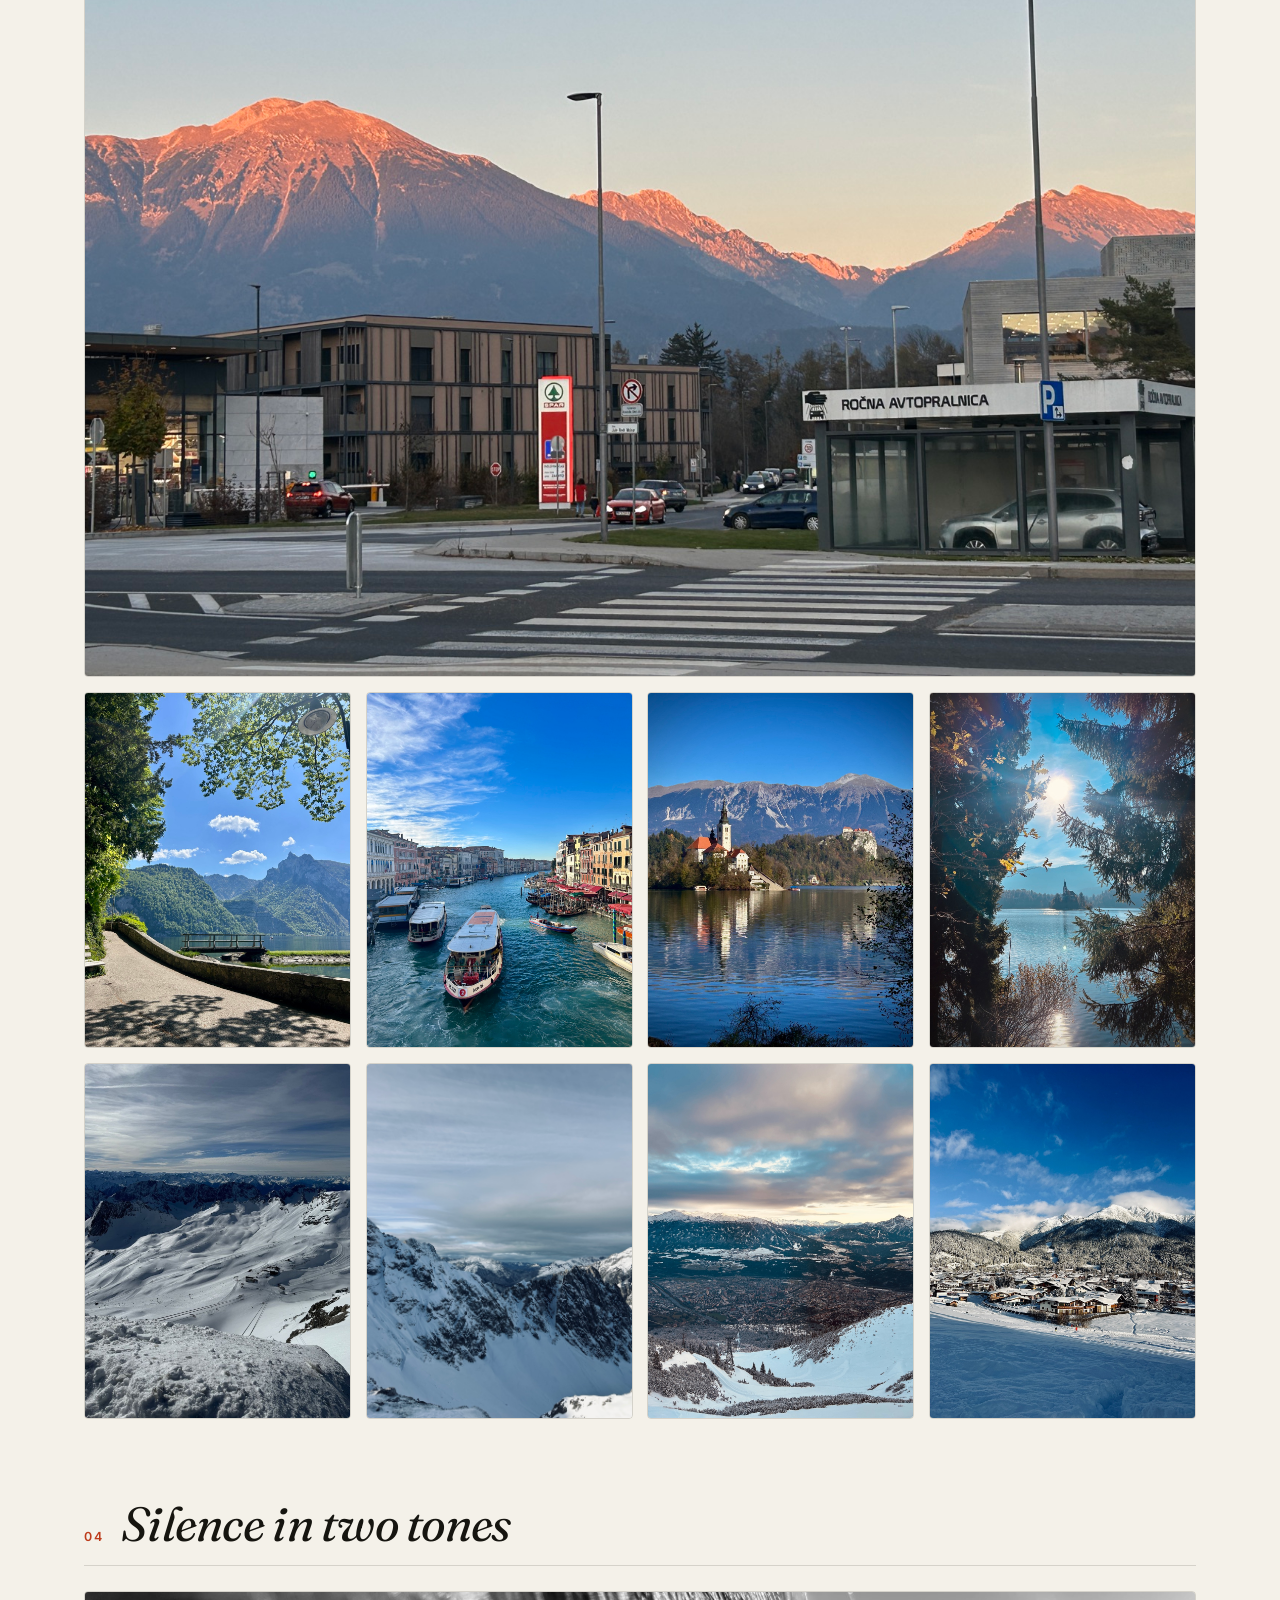
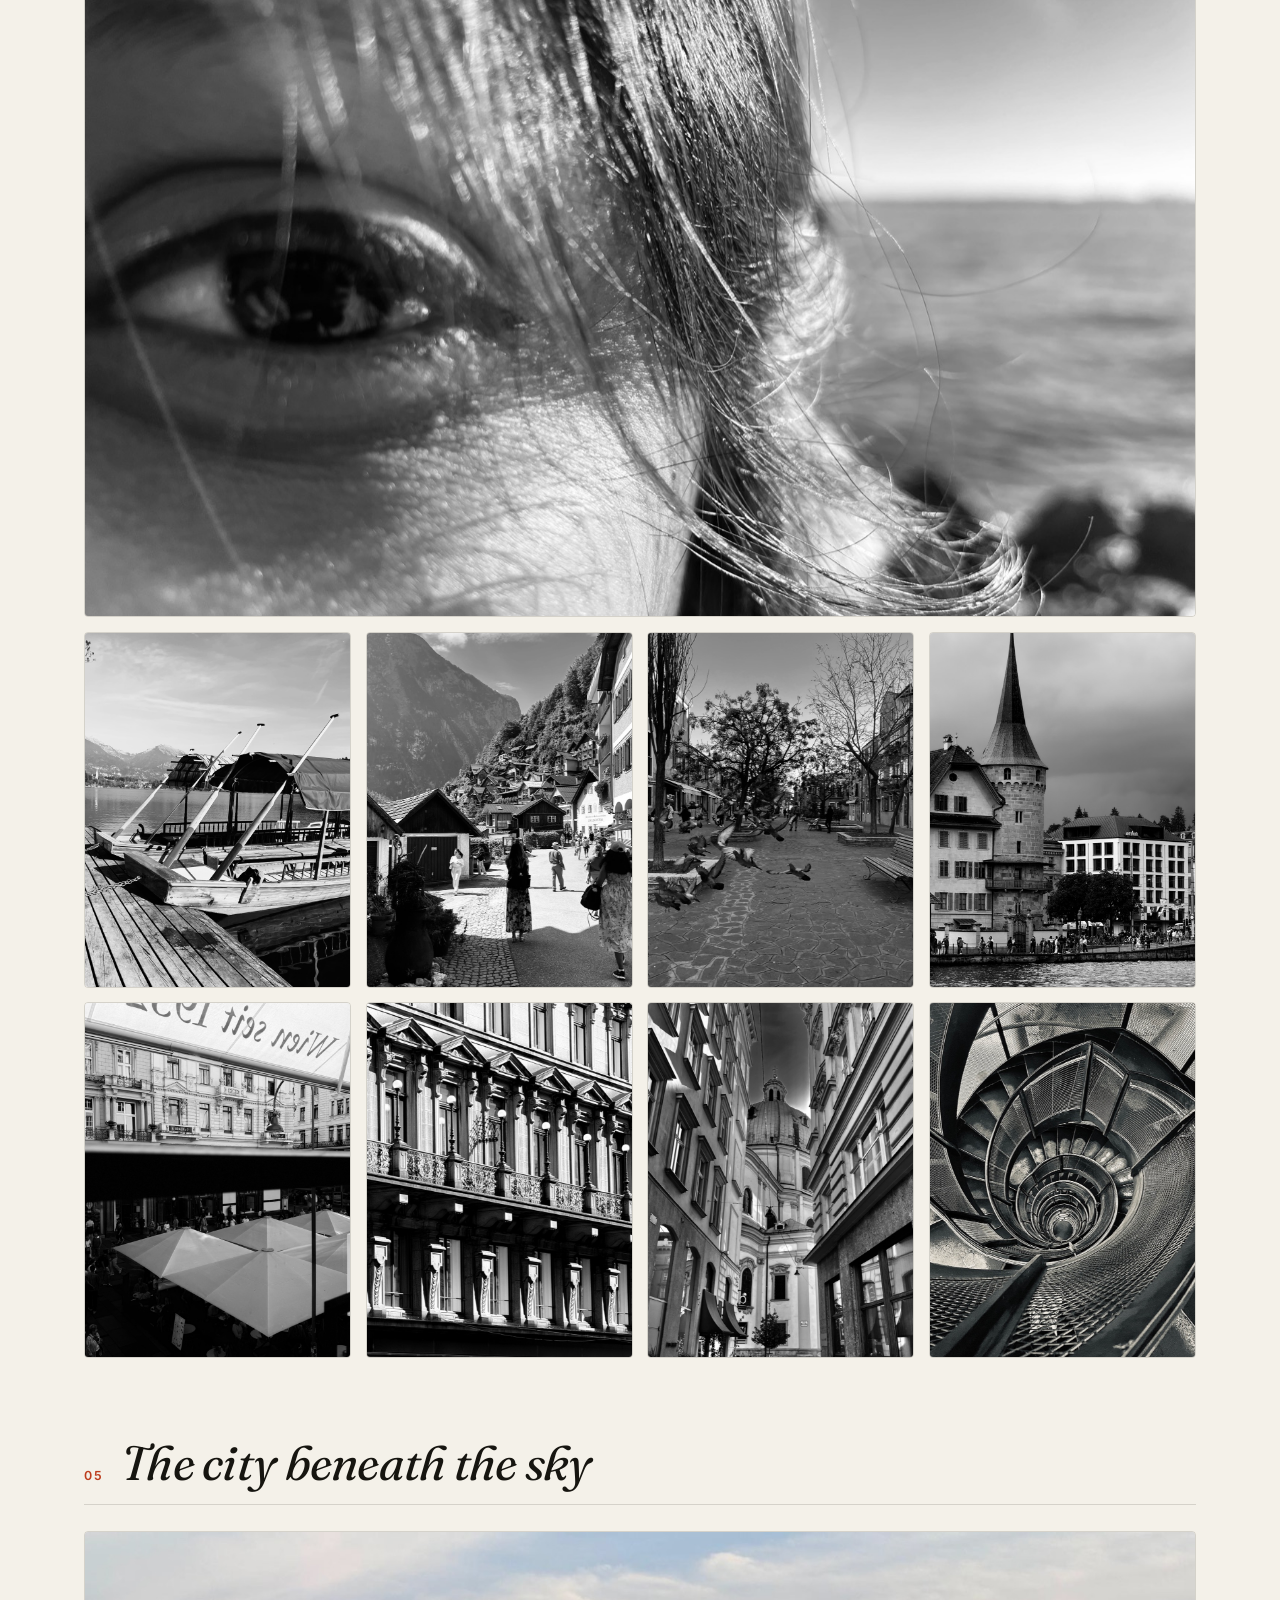
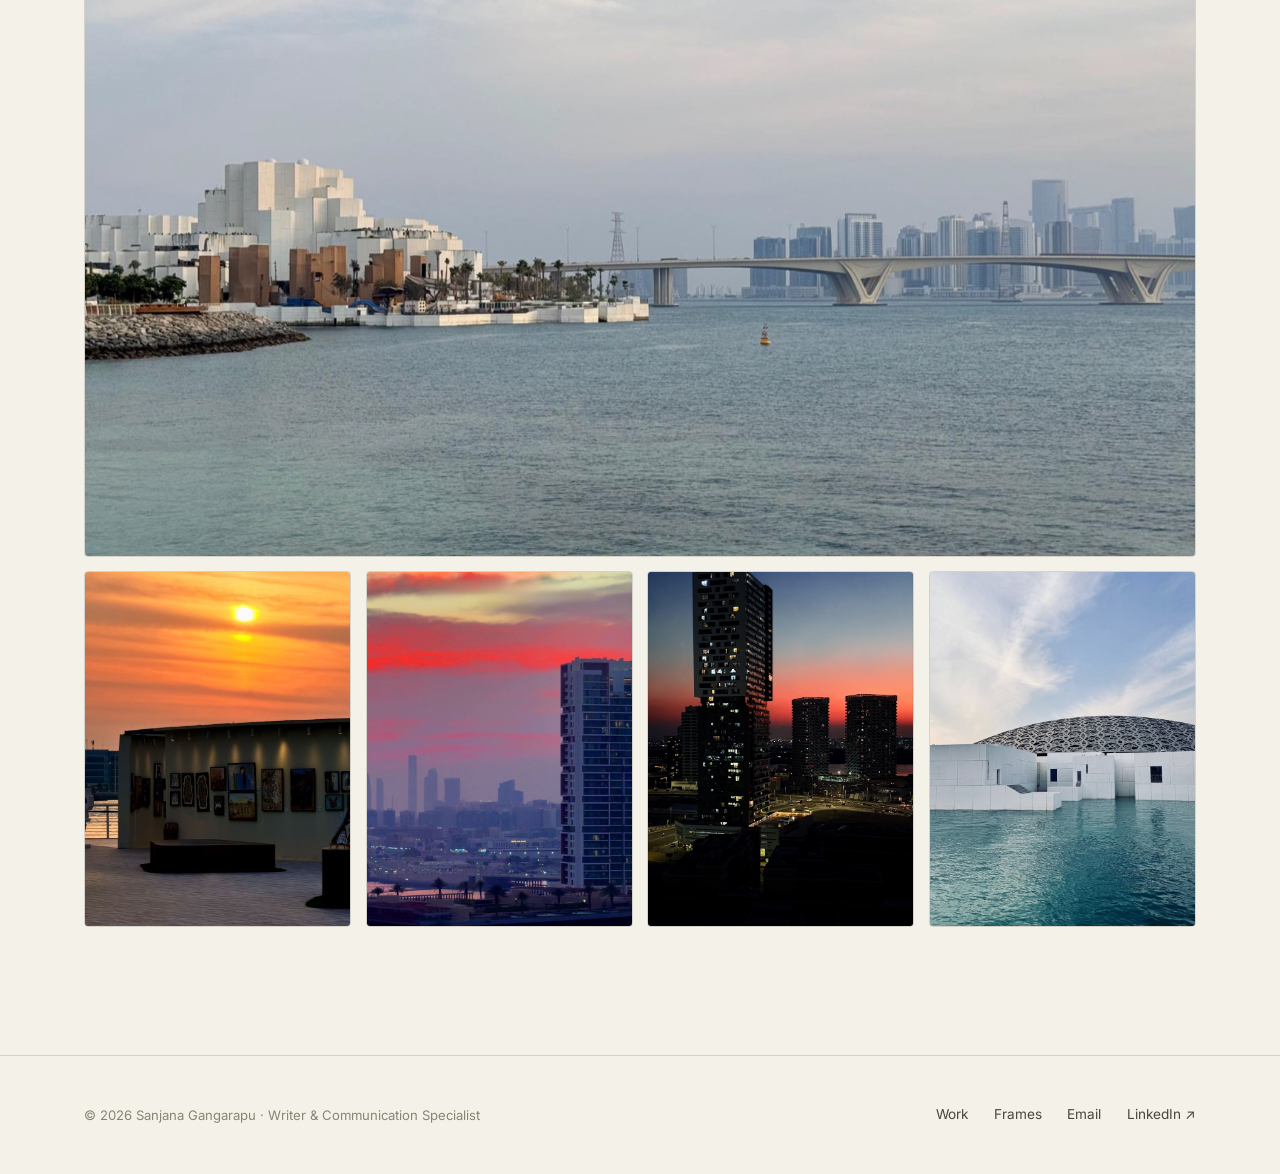
==== commit c1e3755c: "Add S+G lotus brand mark and wire into header - Add production logo files: logo.svg (two-tone), logo" ====
--- a/frames.html
+++ b/frames.html
@@ -29,7 +29,7 @@
 <body>
   <header class="site-header">
     <nav class="nav wrap" aria-label="Primary">
-      <a href="index.html" class="brand">Sanjana <b>Gangarapu</b></a>
+      <a href="index.html" class="brand"><img class="brand-mark" src="assets/logo.svg" alt="" aria-hidden="true" />Sanjana <b>Gangarapu</b></a>
       <button class="nav-toggle" aria-label="Menu" aria-expanded="false"><span></span><span></span></button>
       <ul class="nav-links">
         <li><a href="index.html#work">Work</a></li>
--- a/css/style.css
+++ b/css/style.css
@@ -114,12 +114,20 @@
   height: 74px;
 }
 .brand {
+  display: inline-flex;
+  align-items: center;
+  gap: 0.6rem;
   font-family: var(--serif);
   font-size: 1.25rem;
   font-weight: 500;
   letter-spacing: -0.02em;
 }
 .brand b { color: var(--accent); font-weight: 500; }
+.brand-mark { height: 34px; width: auto; display: block; flex: none; }
+@media (max-width: 860px) {
+  .brand { gap: 0.5rem; }
+  .brand-mark { height: 28px; }
+}
 .nav-links { display: flex; align-items: center; gap: 2.2rem; }
 .nav-links a {
   font-size: 0.9rem;
@@ -460,21 +468,37 @@
 .frames-grid img:not(.wide) { aspect-ratio: 3 / 4; object-fit: cover; object-position: center; }
 /* banners keep their natural, full-width proportions */
 .frames-grid img.wide { grid-column: 1 / -1; aspect-ratio: auto; }
+/* captioned tiles (book titles reveal on hover, so the photos still flow) */
+.frames-grid .cap { position: relative; margin: 0; border-radius: 4px; overflow: hidden; border: 1px solid var(--line); }
+.frames-grid .cap img { border: 0; border-radius: 0; }
+.frames-grid .cap:hover img { transform: none; filter: none; }
+.frames-grid .cap figcaption {
+  position: absolute; left: 0; right: 0; bottom: 0;
+  padding: 1.6rem 0.95rem 0.85rem;
+  background: linear-gradient(to top, rgba(18,16,12,0.88), rgba(18,16,12,0));
+  color: #f4f1e9; font-family: var(--serif); font-style: italic;
+  font-size: 0.95rem; line-height: 1.25;
+  opacity: 0; transform: translateY(8px);
+  transition: opacity 0.35s ease, transform 0.35s ease; pointer-events: none;
+}
+.frames-grid .cap:hover figcaption, .frames-grid .cap:focus-within figcaption { opacity: 1; transform: none; }
+@media (hover: none) { .frames-grid .cap figcaption { opacity: 1; transform: none; } }
 .frames-grid img:hover { filter: brightness(1.04); transform: translateY(-3px); }
 /* hover-reveal book captions (Held by the page) */
 .frames-grid .cap { position: relative; margin: 0; overflow: hidden; border-radius: 4px; border: 1px solid var(--line); aspect-ratio: 3 / 4; }
-.frames-grid .cap img { width: 100%; height: 100%; object-fit: cover; display: block; margin: 0; border: 0; border-radius: 0; transition: transform 0.5s ease, filter 0.4s ease; }
-.frames-grid .cap:hover img { transform: scale(1.05); filter: brightness(0.78); }
+.frames-grid .cap img { width: 100%; height: 100%; object-fit: cover; display: block; margin: 0; border: 0; border-radius: 0; }
 .frames-grid .cap figcaption {
-  position: absolute; left: 0; right: 0; bottom: 0; padding: 1.6rem 0.9rem 0.75rem;
-  background: linear-gradient(to top, rgba(0,0,0,0.78), rgba(0,0,0,0));
-  color: #fff; font-family: var(--serif); font-style: italic; font-size: 0.92rem; line-height: 1.3;
-  opacity: 0; transform: translateY(8px); transition: opacity 0.35s ease, transform 0.35s ease; pointer-events: none;
-}
-.frames-grid .cap:hover figcaption, .frames-grid .cap:focus-within figcaption { opacity: 1; transform: none; }
-@media (hover: none) {
-  .frames-grid .cap figcaption { opacity: 1; transform: none; font-size: 0.82rem; padding-top: 1.9rem; }
-  .frames-grid .cap:hover img { transform: none; filter: none; }
+  position: absolute; left: 0; right: 0; bottom: 0; padding: 1.7rem 0.9rem 0.75rem;
+  background: linear-gradient(to top, rgba(0,0,0,0.8), rgba(0,0,0,0));
+  color: #fff; font-family: var(--serif); font-style: italic; font-size: 0.85rem; line-height: 1.3;
+  pointer-events: none;  /* default (touch / no-hover): caption visible */
+}
+/* hover-capable devices: hide at rest, reveal on hover with a gentle zoom */
+@media (hover: hover) {
+  .frames-grid .cap figcaption { opacity: 0; transform: translateY(8px); transition: opacity 0.35s ease, transform 0.35s ease; }
+  .frames-grid .cap:hover figcaption, .frames-grid .cap:focus-within figcaption { opacity: 1; transform: none; }
+  .frames-grid .cap img { transition: transform 0.5s ease, filter 0.4s ease; }
+  .frames-grid .cap:hover img { transform: scale(1.05); filter: brightness(0.78); }
 }
 @media (max-width: 900px) { .frames-grid { grid-template-columns: repeat(3, 1fr); } }
 @media (max-width: 560px) { .frames-grid { grid-template-columns: repeat(2, 1fr); gap: 0.6rem; } }
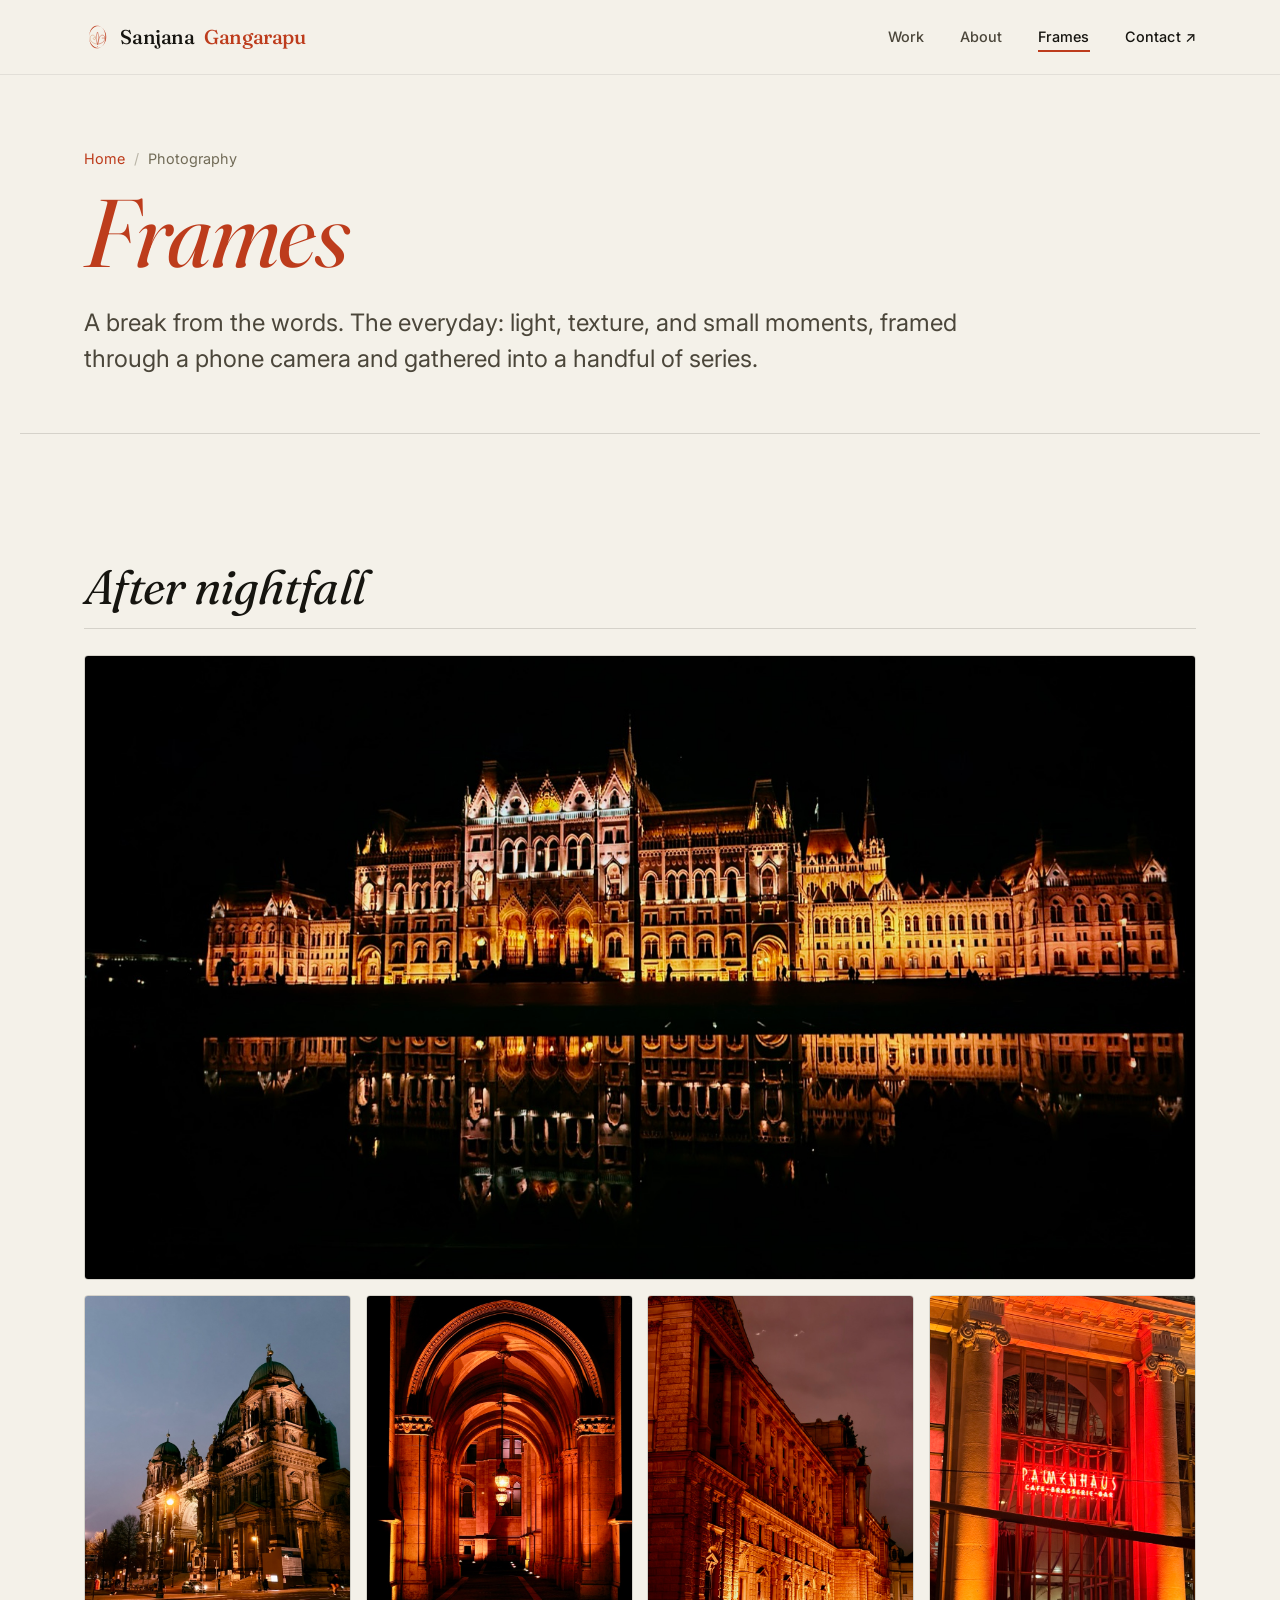
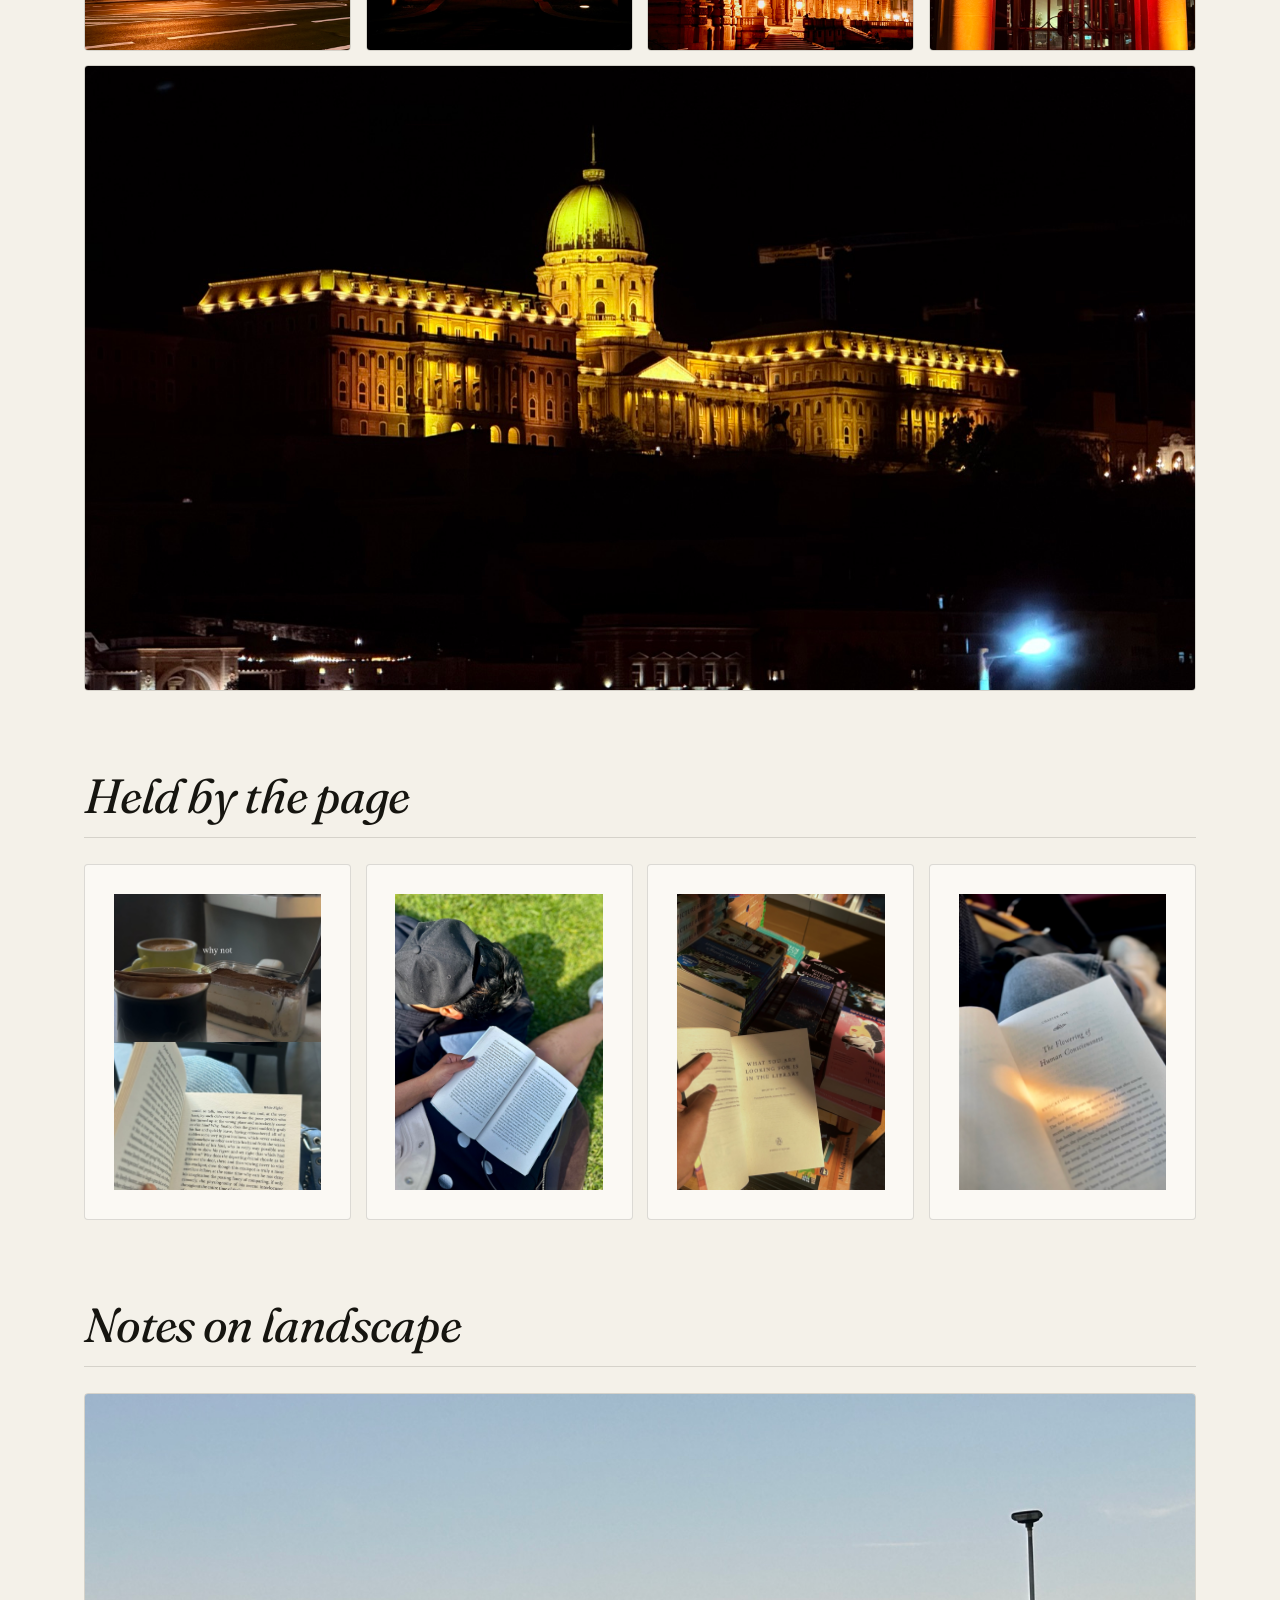
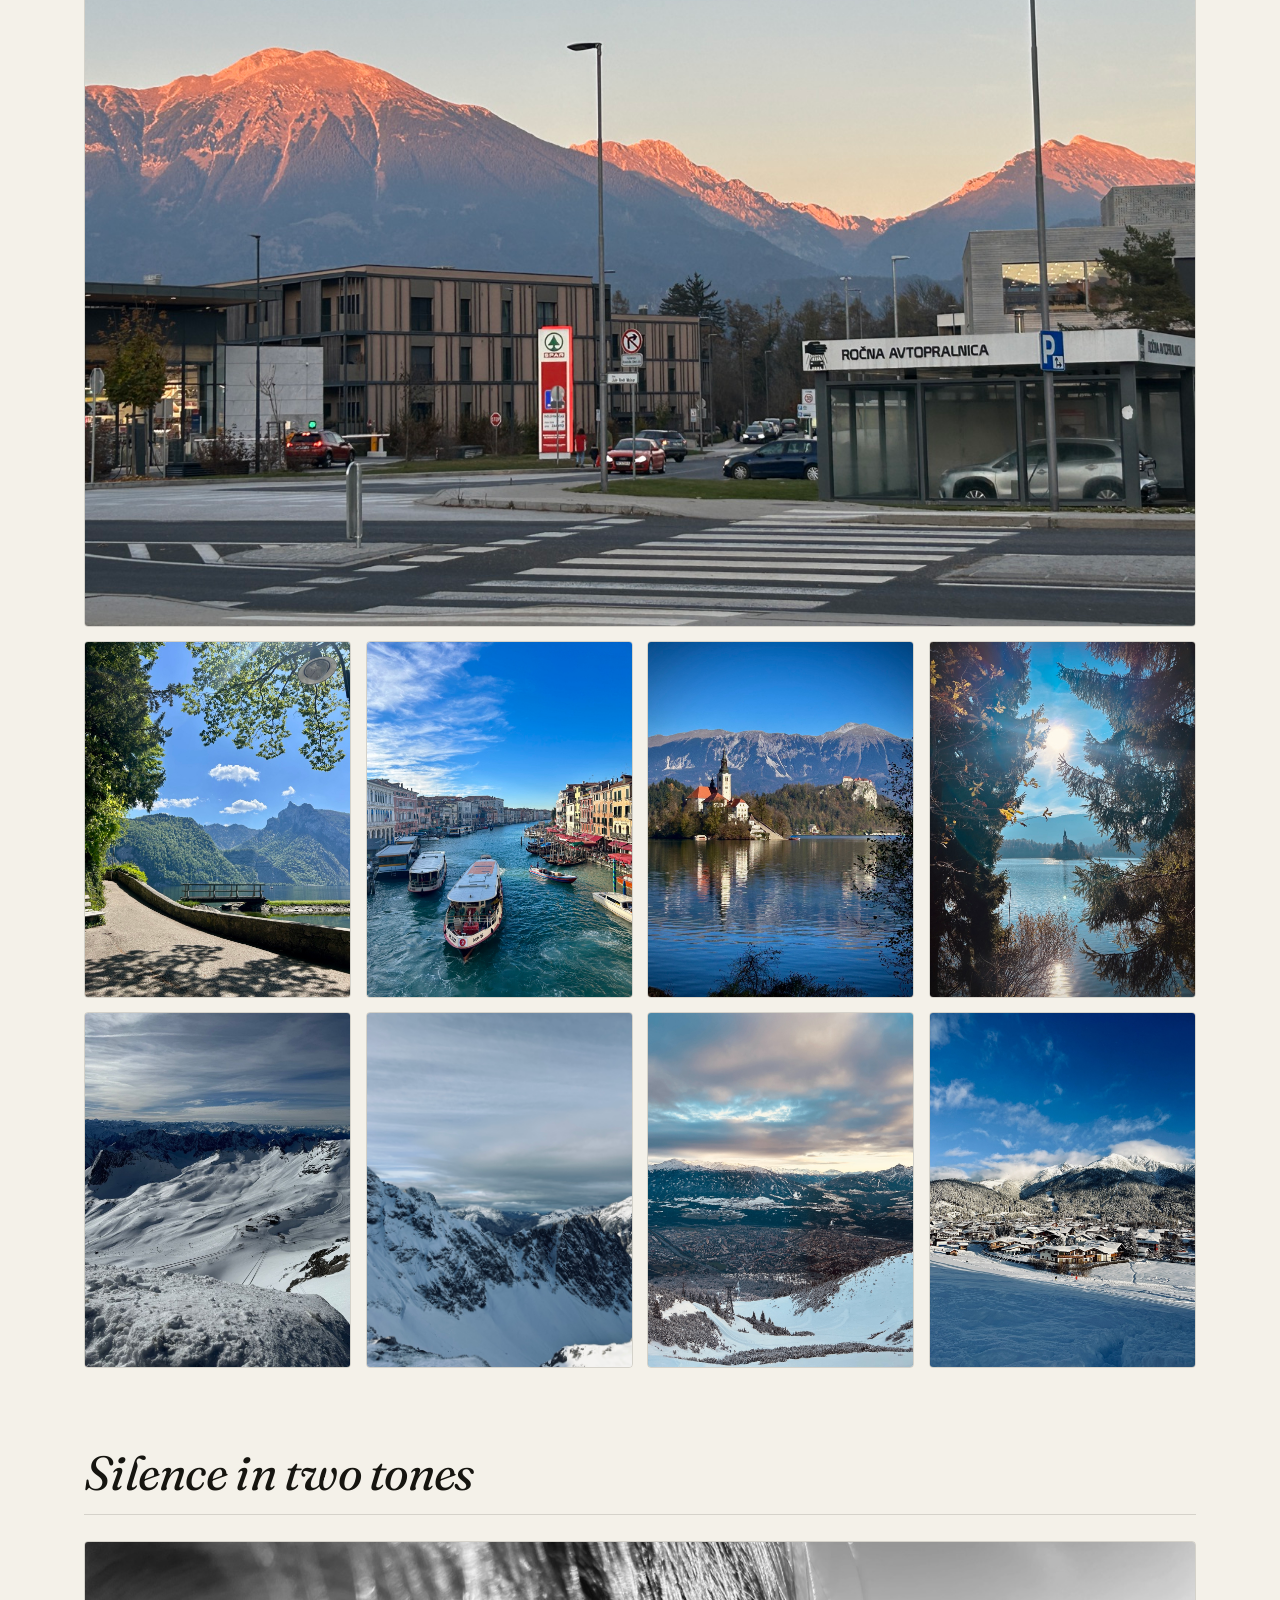
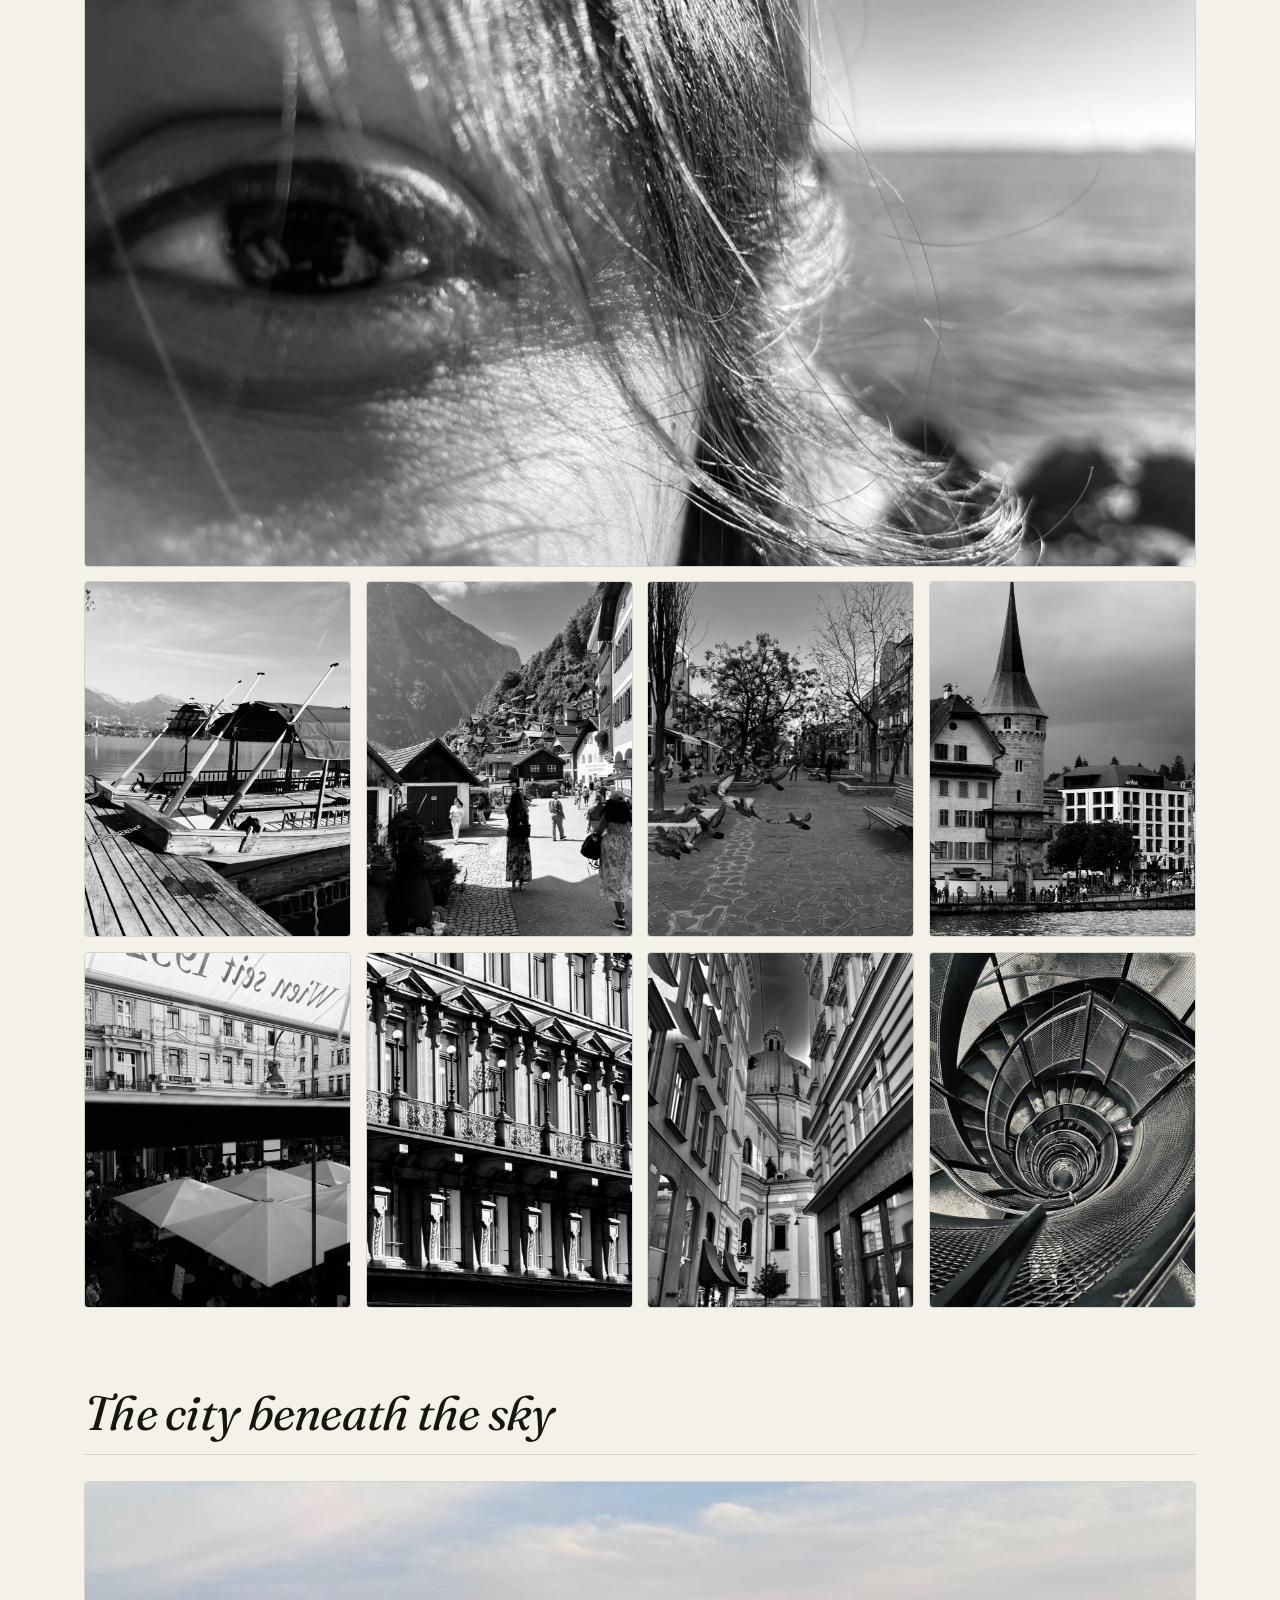
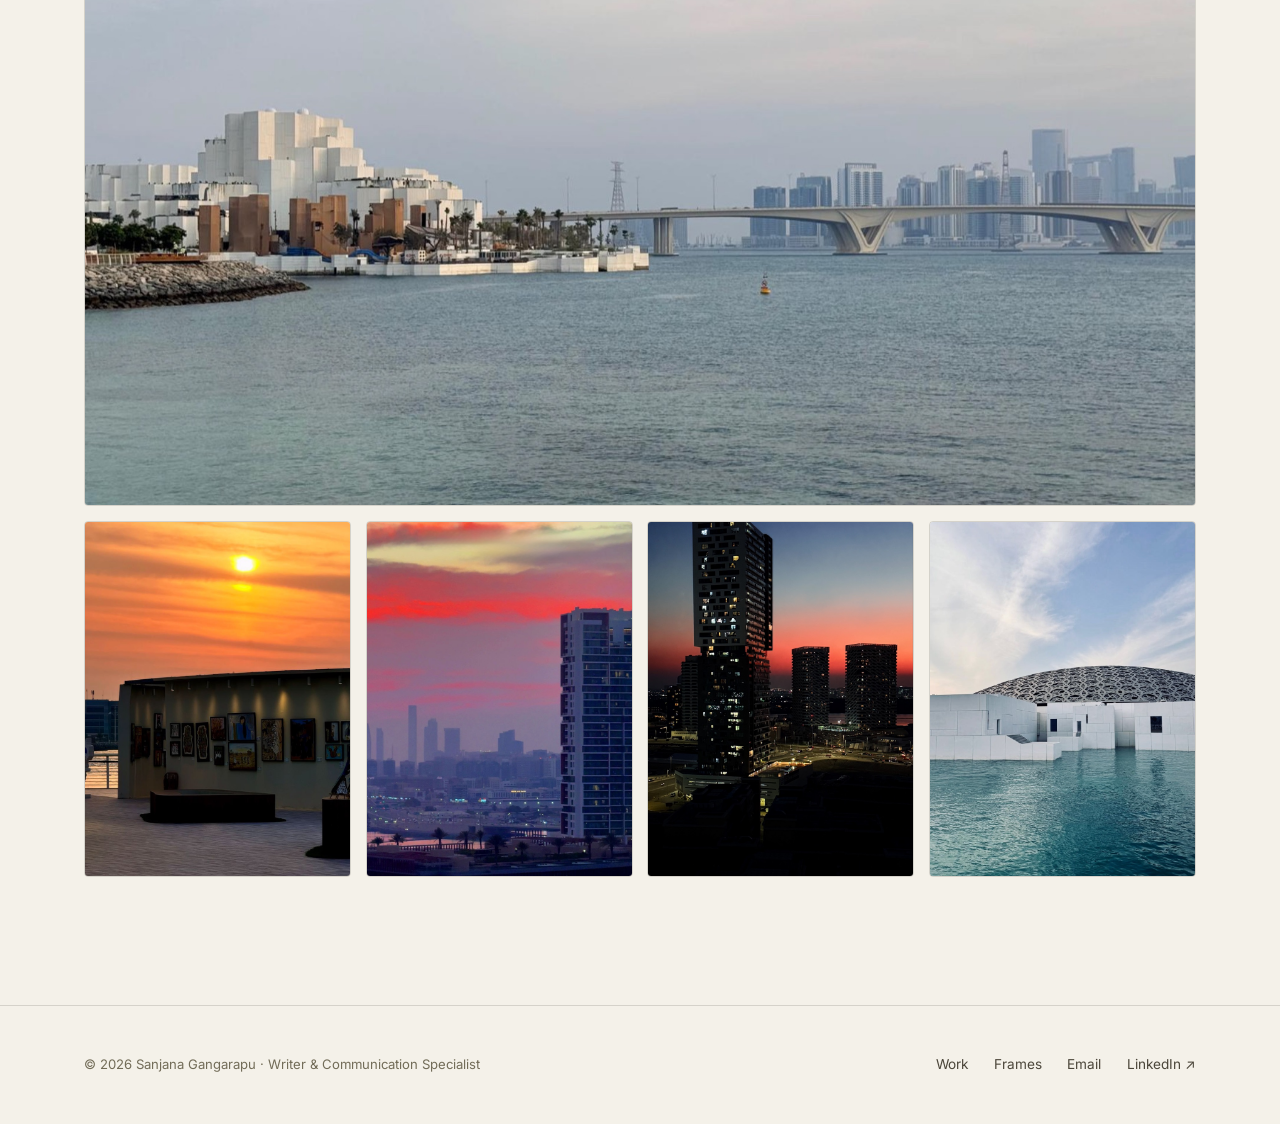
==== commit cf57165c: "Design-language pass: breadcrumbs, calmer motion, cleaner Frames - Replace hero eyebrow chips with b" ====
--- a/frames.html
+++ b/frames.html
@@ -42,8 +42,7 @@
 
   <main>
     <section class="article-hero wrap">
-      <a href="index.html" class="back-link">← Home</a>
-      <span class="eyebrow">Photography</span>
+      <nav class="crumb" aria-label="Breadcrumb"><a href="index.html">Home</a><span class="sep">/</span><span>Photography</span></nav>
       <h1><em>Frames</em></h1>
       <p class="lead" style="max-width:60ch;">
         A break from the words. The everyday: light, texture, and small moments, framed through a phone
@@ -55,7 +54,6 @@
 
       <div class="frames-series" data-reveal>
         <div class="series-head">
-          <span class="idx">01</span>
           <h2>After nightfall</h2>
         </div>
         <div class="frames-grid">
@@ -70,7 +68,6 @@
 
       <div class="frames-series" data-reveal>
         <div class="series-head">
-          <span class="idx">02</span>
           <h2>Held by the page</h2>
         </div>
         <div class="frames-grid">
@@ -83,7 +80,6 @@
 
       <div class="frames-series" data-reveal>
         <div class="series-head">
-          <span class="idx">03</span>
           <h2>Notes on landscape</h2>
         </div>
         <div class="frames-grid">
@@ -101,7 +97,6 @@
 
       <div class="frames-series" data-reveal>
         <div class="series-head">
-          <span class="idx">04</span>
           <h2>Silence in two tones</h2>
         </div>
         <div class="frames-grid">
@@ -119,7 +114,6 @@
 
       <div class="frames-series" data-reveal>
         <div class="series-head">
-          <span class="idx">05</span>
           <h2>The city beneath the sky</h2>
         </div>
         <div class="frames-grid">
--- a/css/style.css
+++ b/css/style.css
@@ -11,7 +11,7 @@
   --card:       #ffffff;
   --ink:        #161510;
   --ink-soft:   #4b463a;
-  --ink-faint:  #8a8474;
+  --ink-faint:  #726c58;
   --line:       rgba(22, 21, 16, 0.14);
   --line-soft:  rgba(22, 21, 16, 0.08);
   --accent:     #bd3c1c;   /* burnt sienna */
@@ -142,12 +142,13 @@
   content: "";
   position: absolute;
   left: 0; bottom: 0;
-  width: 0; height: 1.5px;
+  width: 100%; height: 1.5px;
   background: var(--accent);
-  transition: width 0.28s ease;
+  transform: scaleX(0); transform-origin: left;
+  transition: transform 0.28s ease;
 }
 .nav-links a:hover, .nav-links a.active { color: var(--ink); }
-.nav-links a:hover::after, .nav-links a.active::after { width: 100%; }
+.nav-links a:hover::after, .nav-links a.active::after { transform: scaleX(1); }
 .nav-cta { color: var(--ink) !important; font-weight: 600; }
 
 .nav-toggle {
@@ -218,6 +219,7 @@
 }
 .marquee-track span { display: inline-flex; align-items: center; gap: 3rem; }
 .marquee-track span::after { content: "✦"; color: var(--accent); font-style: normal; font-size: 0.8em; }
+.marquee:hover .marquee-track { animation-play-state: paused; }
 @keyframes scroll-x { to { transform: translateX(-50%); } }
 
 /* ---------- Section head ---------- */
@@ -306,7 +308,7 @@
 /* Capabilities */
 .caps { display: grid; grid-template-columns: repeat(auto-fit, minmax(230px, 1fr)); gap: 1px; background: var(--line); border: 1px solid var(--line); margin-top: clamp(2.5rem,6vw,4rem); }
 .cap { background: var(--paper-2); padding: 1.8rem; }
-.cap h4 { font-family: var(--sans); font-weight: 700; font-size: 0.95rem; letter-spacing: 0.02em; margin-bottom: 0.6rem; }
+.cap h3 { font-family: var(--sans); font-weight: 700; font-size: 0.95rem; letter-spacing: 0.02em; margin-bottom: 0.6rem; }
 .cap p { font-size: 0.92rem; color: var(--ink-soft); }
 .cap .i { color: var(--accent); display: block; margin-bottom: 0.9rem; line-height: 0; }
 .cap .i svg { width: 26px; height: 26px; transition: transform 0.35s ease; }
@@ -342,6 +344,10 @@
 .article-hero { padding-top: clamp(2.5rem, 6vw, 4.5rem); padding-bottom: clamp(2rem, 5vw, 3.5rem); border-bottom: 1px solid var(--line); }
 .back-link { font-size: 0.85rem; font-weight: 600; color: var(--ink-soft); display: flex; width: fit-content; gap: 0.5rem; align-items: center; margin-bottom: 1.5rem; }
 .back-link:hover { color: var(--accent); }
+.article-hero .crumb { display: flex; align-items: center; gap: 0.55rem; flex-wrap: wrap; font-family: var(--sans); font-size: 0.9rem; color: var(--ink-faint); margin-bottom: 0.2rem; }
+.article-hero .crumb a { color: var(--accent); }
+.article-hero .crumb a:hover { text-decoration: underline; text-underline-offset: 3px; }
+.article-hero .crumb .sep { opacity: 0.45; }
 .article-hero h1 { font-size: clamp(2.6rem, 8vw, 6rem); margin-block: 0.8rem 1.4rem; }
 .article-hero h1 em { color: var(--accent); }
 .article-meta { display: flex; gap: 2.5rem; flex-wrap: wrap; margin-top: 1.8rem; }
@@ -354,11 +360,6 @@
 .prose p { color: var(--ink-soft); margin-bottom: 1.3rem; font-size: 1.1rem; }
 .prose p .drop { float: left; font-family: var(--serif); font-size: 3.4rem; line-height: 0.72; padding: 0.3rem 0.5rem 0 0; color: var(--accent); }
 .prose a.inline { color: var(--accent); text-decoration: underline; text-underline-offset: 3px; }
-.prose blockquote {
-  font-family: var(--serif); font-size: clamp(1.4rem, 3vw, 1.9rem); line-height: 1.35;
-  border-left: 3px solid var(--accent); padding-left: 1.6rem; margin: 2.5rem 0; color: var(--ink);
-}
-.prose blockquote cite { display: block; font-family: var(--sans); font-size: 0.85rem; font-style: normal; color: var(--ink-faint); margin-top: 1rem; letter-spacing: 0.03em; }
 .prose ul.bullets { margin: 0 0 1.4rem 1.1rem; }
 .prose ul.bullets li { position: relative; padding-left: 1.2rem; margin-bottom: 0.6rem; color: var(--ink-soft); }
 .prose ul.bullets li::before { content: "→"; position: absolute; left: 0; color: var(--accent); }
@@ -368,27 +369,6 @@
 .figure figcaption { font-size: 0.82rem; color: var(--ink-faint); margin-top: 0.8rem; text-align: center; letter-spacing: 0.02em; }
 .figure.wide { max-width: var(--maxw); }
 
-/* Image placeholders */
-.ph {
-  background:
-    repeating-linear-gradient(45deg, transparent, transparent 14px, rgba(22,21,16,0.03) 14px, rgba(22,21,16,0.03) 28px),
-    linear-gradient(135deg, #ece6d8, #ded4c0);
-  border: 1px solid var(--line);
-  border-radius: 4px;
-  display: grid;
-  place-items: center;
-  color: var(--ink-faint);
-  text-align: center;
-  aspect-ratio: 16 / 10;
-  position: relative;
-}
-.ph[data-ratio="portrait"] { aspect-ratio: 4/5; }
-.ph[data-ratio="square"]   { aspect-ratio: 1/1; }
-.ph[data-ratio="wide"]     { aspect-ratio: 21/9; }
-.ph .ph-inner { padding: 1.5rem; }
-.ph .ph-icon { font-size: 1.6rem; display: block; margin-bottom: 0.6rem; opacity: 0.6; }
-.ph .ph-label { font-size: 0.78rem; letter-spacing: 0.08em; text-transform: uppercase; font-weight: 600; }
-.ph .ph-path { font-family: ui-monospace, "SF Mono", Menlo, monospace; font-size: 0.72rem; margin-top: 0.5rem; opacity: 0.75; }
 
 /* Two-up compare (kept compact and centred so creatives don't dominate) */
 .compare { display: grid; grid-template-columns: 1fr 1fr; gap: 1.4rem; align-items: start; max-width: 620px; margin-inline: auto; }
@@ -454,7 +434,6 @@
 .frames-series { margin-top: clamp(3rem, 7vw, 5rem); }
 .frames-series:first-of-type { margin-top: 0; }
 .series-head { display: flex; align-items: baseline; gap: 1rem; flex-wrap: wrap; margin-bottom: 1.6rem; padding-bottom: 1rem; border-bottom: 1px solid var(--line); }
-.series-head .idx { font-family: var(--sans); font-size: 0.78rem; font-weight: 600; letter-spacing: 0.2em; color: var(--accent); }
 .series-head h2 { font-size: clamp(1.7rem, 4.5vw, 3rem); font-style: italic; }
 .series-head .count { margin-left: auto; font-size: 0.8rem; color: var(--ink-faint); letter-spacing: 0.04em; }
 /* natural aspect ratios; landscapes span full width, portraits sit in the grid */
@@ -483,7 +462,7 @@
 }
 .frames-grid .cap:hover figcaption, .frames-grid .cap:focus-within figcaption { opacity: 1; transform: none; }
 @media (hover: none) { .frames-grid .cap figcaption { opacity: 1; transform: none; } }
-.frames-grid img:hover { filter: brightness(1.04); transform: translateY(-3px); }
+.frames-grid img:hover { filter: brightness(1.03); }
 /* hover-reveal book captions (Held by the page) */
 .frames-grid .cap { position: relative; margin: 0; overflow: hidden; border-radius: 4px; border: 1px solid var(--line); aspect-ratio: 3 / 4; }
 .frames-grid .cap img { width: 100%; height: 100%; object-fit: cover; display: block; margin: 0; border: 0; border-radius: 0; }
@@ -498,7 +477,7 @@
   .frames-grid .cap figcaption { opacity: 0; transform: translateY(8px); transition: opacity 0.35s ease, transform 0.35s ease; }
   .frames-grid .cap:hover figcaption, .frames-grid .cap:focus-within figcaption { opacity: 1; transform: none; }
   .frames-grid .cap img { transition: transform 0.5s ease, filter 0.4s ease; }
-  .frames-grid .cap:hover img { transform: scale(1.05); filter: brightness(0.78); }
+  .frames-grid .cap:hover img { filter: brightness(0.72); }
 }
 @media (max-width: 900px) { .frames-grid { grid-template-columns: repeat(3, 1fr); } }
 @media (max-width: 560px) { .frames-grid { grid-template-columns: repeat(2, 1fr); gap: 0.6rem; } }
@@ -527,7 +506,7 @@
 .strategy-map { list-style: none; margin: clamp(1.6rem, 4vw, 2.6rem) 0 1.3rem; padding: 0; display: grid; grid-template-columns: repeat(5, minmax(0, 1fr)); gap: 0.9rem; }
 .strategy-map .stage { position: relative; border: 1px solid var(--line); border-radius: 6px; background: var(--paper-2); padding: 1.4rem 1.15rem; }
 .strategy-map .s-num { font-family: var(--serif); font-size: 1.15rem; line-height: 1; color: var(--accent); display: block; margin-bottom: 0.75rem; }
-.strategy-map h4 { font-family: var(--sans); font-weight: 700; font-size: 0.95rem; letter-spacing: 0.01em; margin-bottom: 0.5rem; line-height: 1.25; }
+.strategy-map h3 { font-family: var(--sans); font-weight: 700; font-size: 0.95rem; letter-spacing: 0.01em; margin-bottom: 0.5rem; line-height: 1.25; }
 .strategy-map p { font-size: 0.88rem; color: var(--ink-soft); line-height: 1.5; }
 .strategy-map .stage:not(:last-child)::after { content: "\2192"; position: absolute; right: -0.72rem; top: 1.5rem; color: var(--accent); font-size: 0.9rem; z-index: 2; }
 .strategy-loop { text-align: center; font-family: var(--serif); font-style: italic; font-size: clamp(1rem, 2.2vw, 1.2rem); color: var(--ink-soft); margin-top: 0.4rem; }
@@ -547,7 +526,7 @@
     background: var(--paper); border: 1.5px solid var(--accent); border-radius: 50%;
     font-size: 0.76rem;
   }
-  .strategy-map h4 { font-size: 1rem; }
+  .strategy-map h3 { font-size: 1rem; }
   .strategy-map p { font-size: 0.92rem; }
 }
 
@@ -602,10 +581,130 @@
   .work-item { grid-template-columns: 1fr auto; }
   .work-item .num { display: none; }
   .stats { grid-template-columns: 1fr; }
-  .hero .kicker { font-size: 0.68rem; }
+  .hero .kicker { font-size: 0.72rem; }
 }
 
 @media (prefers-reduced-motion: reduce) {
   * { animation: none !important; scroll-behavior: auto; }
   [data-reveal] { opacity: 1; transform: none; transition: none; }
 }
+
+/* ============ Client testimonials ============ */
+.testimonials {
+  background: var(--paper-2);
+  border-top: 1px solid var(--line-soft);
+  border-bottom: 1px solid var(--line-soft);
+  padding-block: var(--section-y);
+  margin-top: var(--section-y);
+}
+.tst-head { text-align: center; margin-bottom: clamp(2.4rem, 5vw, 3.6rem); }
+.tst-mark {
+  display: block; font-family: var(--serif); font-weight: 600;
+  font-size: clamp(4.5rem, 11vw, 7.5rem); line-height: 0.5;
+  color: var(--accent); opacity: 0.16;
+}
+.tst-head h2 { margin-top: 0.8rem; }
+.tst-rule { display: block; width: 68px; height: 3px; border-radius: 2px; background: var(--accent); margin: 1.3rem auto 0; }
+.tst-grid {
+  display: grid; grid-template-columns: repeat(2, minmax(0, 1fr));
+  gap: clamp(1.1rem, 2.5vw, 1.8rem);
+  max-width: 940px; margin-inline: auto;
+}
+.tst-grid.three { grid-template-columns: repeat(3, minmax(0, 1fr)); max-width: 1120px; }
+@media (min-width: 721px) and (max-width: 960px) {
+  .tst-grid.three { grid-template-columns: repeat(2, minmax(0, 1fr)); max-width: 720px; }
+}
+.tst-card {
+  background: var(--card);
+  border: 1px solid var(--line-soft);
+  border-radius: 16px;
+  padding: clamp(1.6rem, 3.2vw, 2.4rem);
+  display: flex; flex-direction: column;
+}
+.tst-logo { height: 32px; margin-bottom: 1.1rem; }
+.tst-logo img { height: 100%; width: auto; max-width: 160px; object-fit: contain; object-position: left center; display: block; }
+.tst-card blockquote {
+  font-family: var(--sans);
+  font-size: 1.05rem;
+  line-height: 1.6; color: var(--ink-soft);
+  margin: 0 0 1.8rem;
+  position: relative;
+}
+.tst-card blockquote::before {
+  content: "\201C";
+  font-family: var(--serif); font-weight: 600;
+  font-size: 1.7rem; line-height: 1;
+  color: rgba(22, 21, 16, 0.18);
+  margin-right: 0.15rem;
+  vertical-align: -0.35rem;
+}
+.tst-card blockquote::after {
+  content: "\201D";
+  font-family: var(--serif); font-weight: 600;
+  font-size: 1.7rem; line-height: 1;
+  color: rgba(22, 21, 16, 0.18);
+  margin-left: 0.1rem;
+  vertical-align: -0.45rem;
+}
+.tst-card figcaption {
+  margin-top: auto; padding-top: 1.2rem; border-top: 1px solid var(--line-soft);
+  display: flex; flex-direction: column; gap: 0.2rem;
+}
+.tst-card figcaption .n { font-family: var(--serif); font-weight: 500; color: var(--ink); font-size: 1.02rem; }
+.tst-card figcaption .r { font-family: var(--sans); font-size: 0.82rem; color: var(--ink-faint); letter-spacing: 0.02em; }
+.tst-hint {
+  display: none; align-items: center; justify-content: center; gap: 0.45rem;
+  margin-top: 1.5rem; font-family: var(--sans); font-size: 0.72rem;
+  letter-spacing: 0.18em; text-transform: uppercase; color: var(--ink-faint);
+}
+.tst-hint span { color: var(--accent); font-size: 1.05rem; animation: tstNudge 1.4s ease-in-out infinite; }
+@keyframes tstNudge { 0%, 100% { transform: translateX(0); } 50% { transform: translateX(6px); } }
+@media (prefers-reduced-motion: reduce) { .tst-hint span { animation: none; } }
+@media (max-width: 720px) {
+  .tst-grid {
+    display: flex;
+    overflow-x: auto;
+    scroll-snap-type: x mandatory;
+    -webkit-overflow-scrolling: touch;
+    scrollbar-width: none;
+    gap: 1rem;
+    padding-bottom: 0.6rem;
+  }
+  .tst-grid::-webkit-scrollbar { display: none; }
+  .tst-card { flex: 0 0 84%; scroll-snap-align: start; }
+  .tst-hint { display: flex; }
+}
+
+/* ============ On-page contents rail ============ */
+main [id] { scroll-margin-top: 96px; }
+.page-toc {
+  display: none;
+  position: fixed; top: 50%; right: 1.4rem; transform: translateY(-50%);
+  z-index: 40; max-width: 190px;
+  padding: 1rem 1.1rem;
+  background: color-mix(in srgb, var(--paper) 85%, transparent);
+  backdrop-filter: blur(8px); -webkit-backdrop-filter: blur(8px);
+  border: 1px solid var(--line-soft); border-radius: 14px;
+}
+.page-toc .toc-title {
+  display: block; font-family: var(--sans); font-size: 0.72rem;
+  letter-spacing: 0.16em; text-transform: uppercase; color: var(--ink-faint);
+  margin-bottom: 0.7rem;
+}
+.page-toc ul { list-style: none; margin: 0; padding: 0; display: flex; flex-direction: column; gap: 0.05rem; }
+.page-toc a {
+  display: flex; align-items: center; gap: 0.6rem;
+  font-family: var(--sans); font-size: 0.8rem; line-height: 1.2; white-space: nowrap;
+  color: var(--ink-faint); text-decoration: none; padding: 0.32rem 0;
+  transition: color 0.15s ease;
+}
+.page-toc a::before {
+  content: ""; width: 24px; height: 2px; flex: none;
+  background: currentColor; opacity: 0.45;
+  transform: scaleX(0.58); transform-origin: left;
+  transition: transform 0.18s ease, opacity 0.18s ease;
+}
+.page-toc a:hover { color: var(--ink-soft); }
+.page-toc a.active { color: var(--accent); font-weight: 500; }
+.page-toc a.active::before { transform: scaleX(1); opacity: 1; }
+@media (min-width: 1200px) { .page-toc { display: block; } }
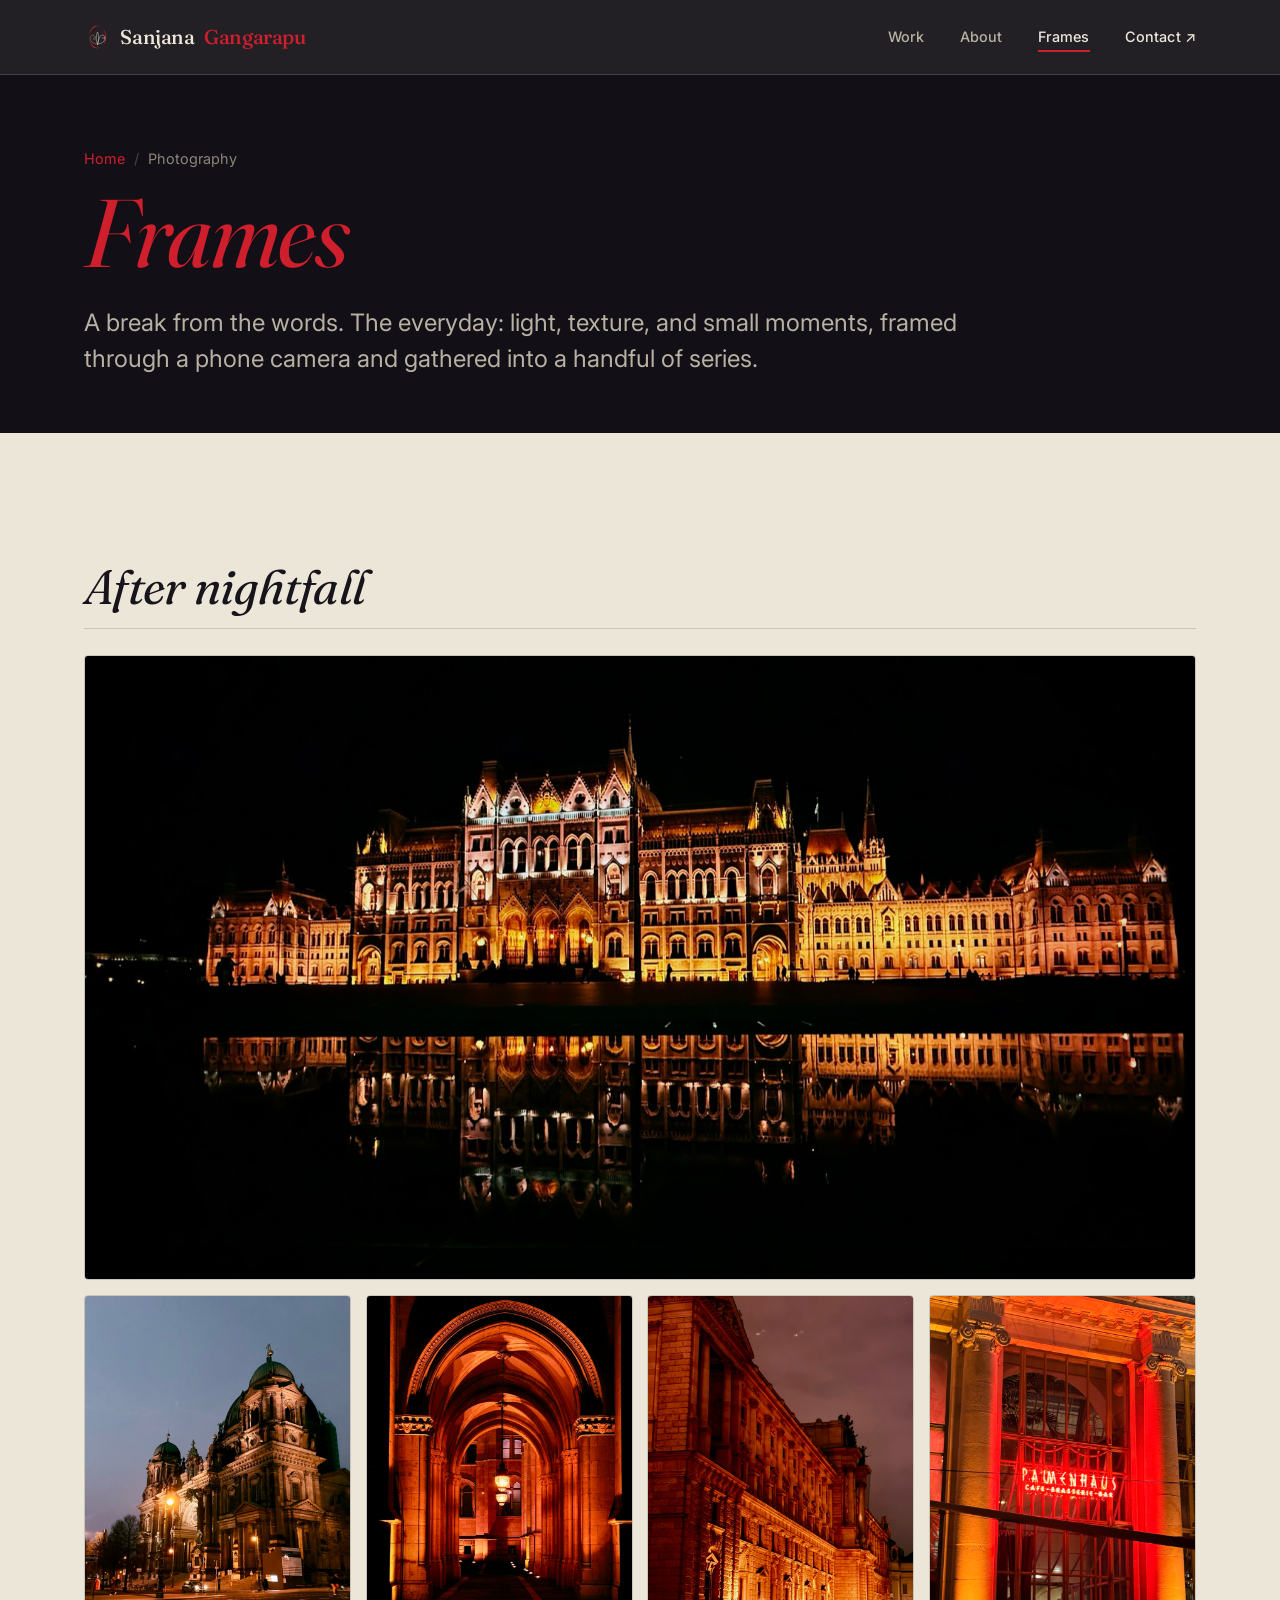
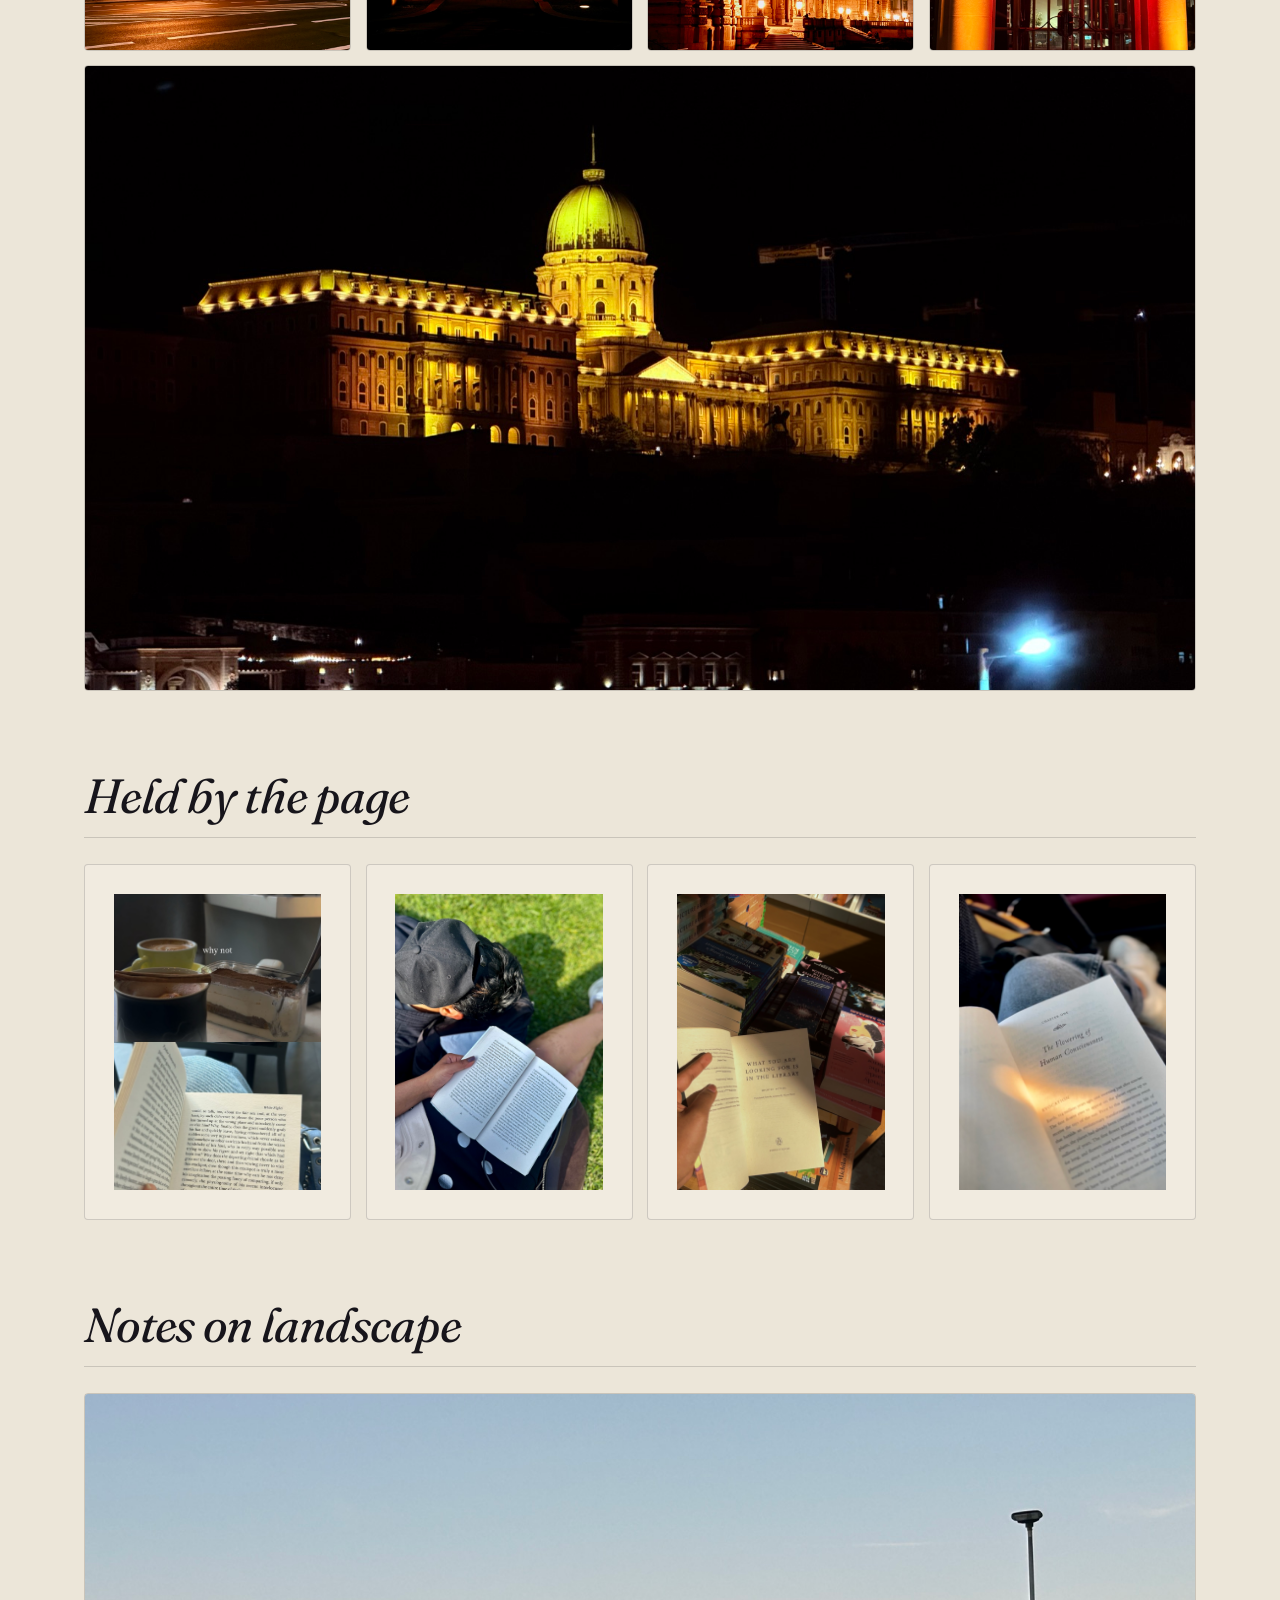
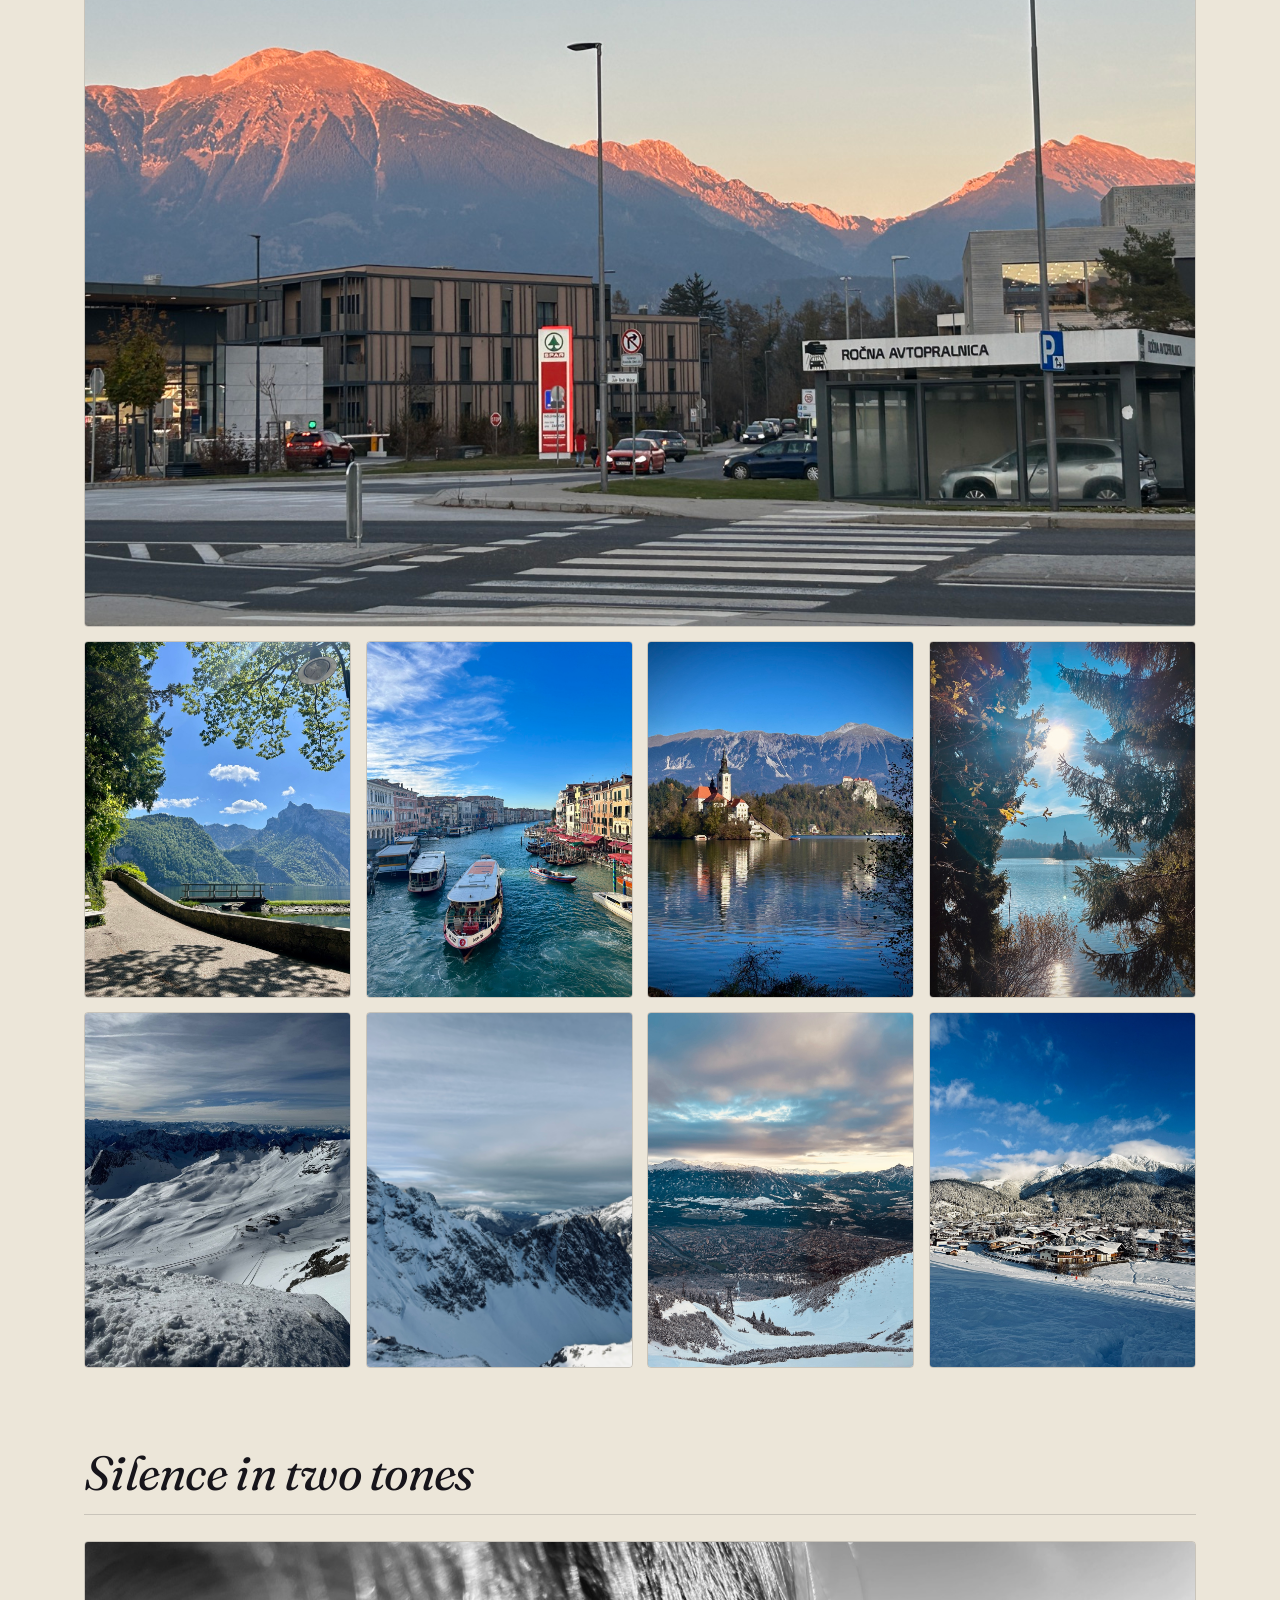
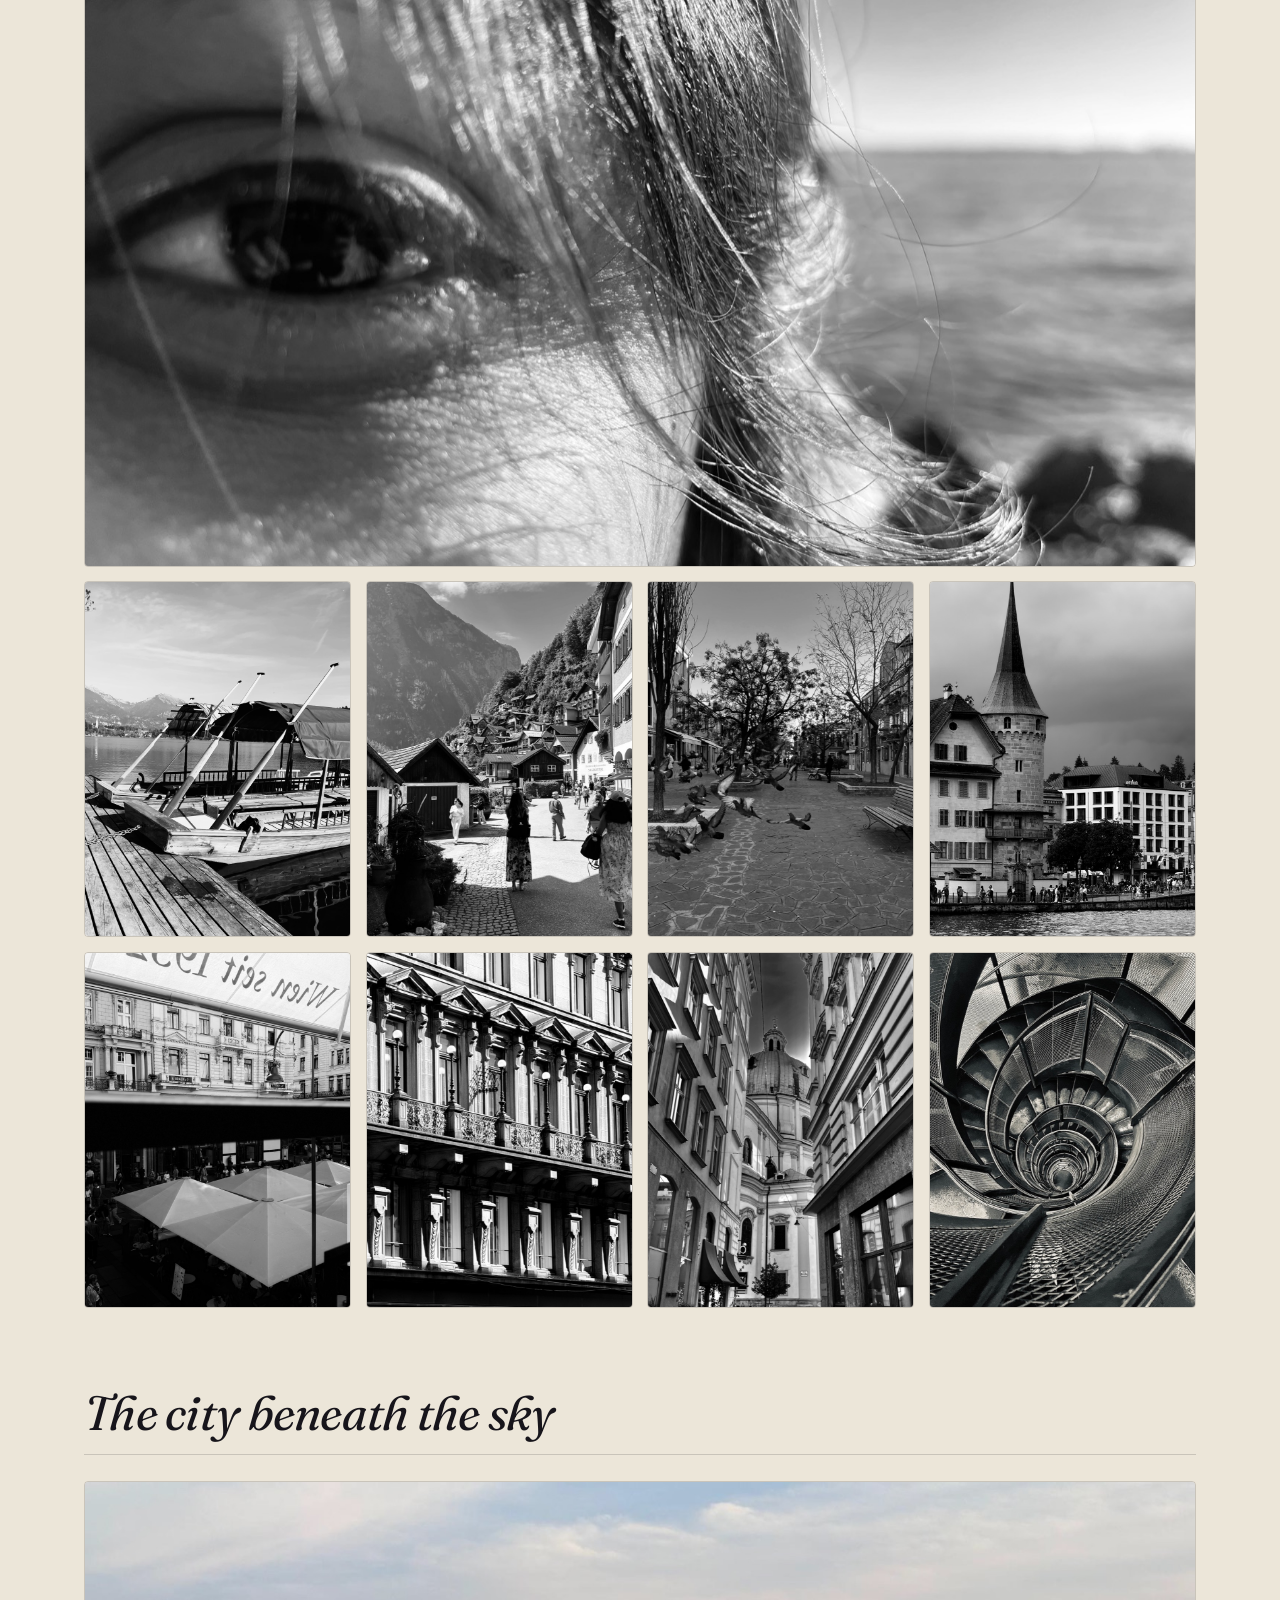
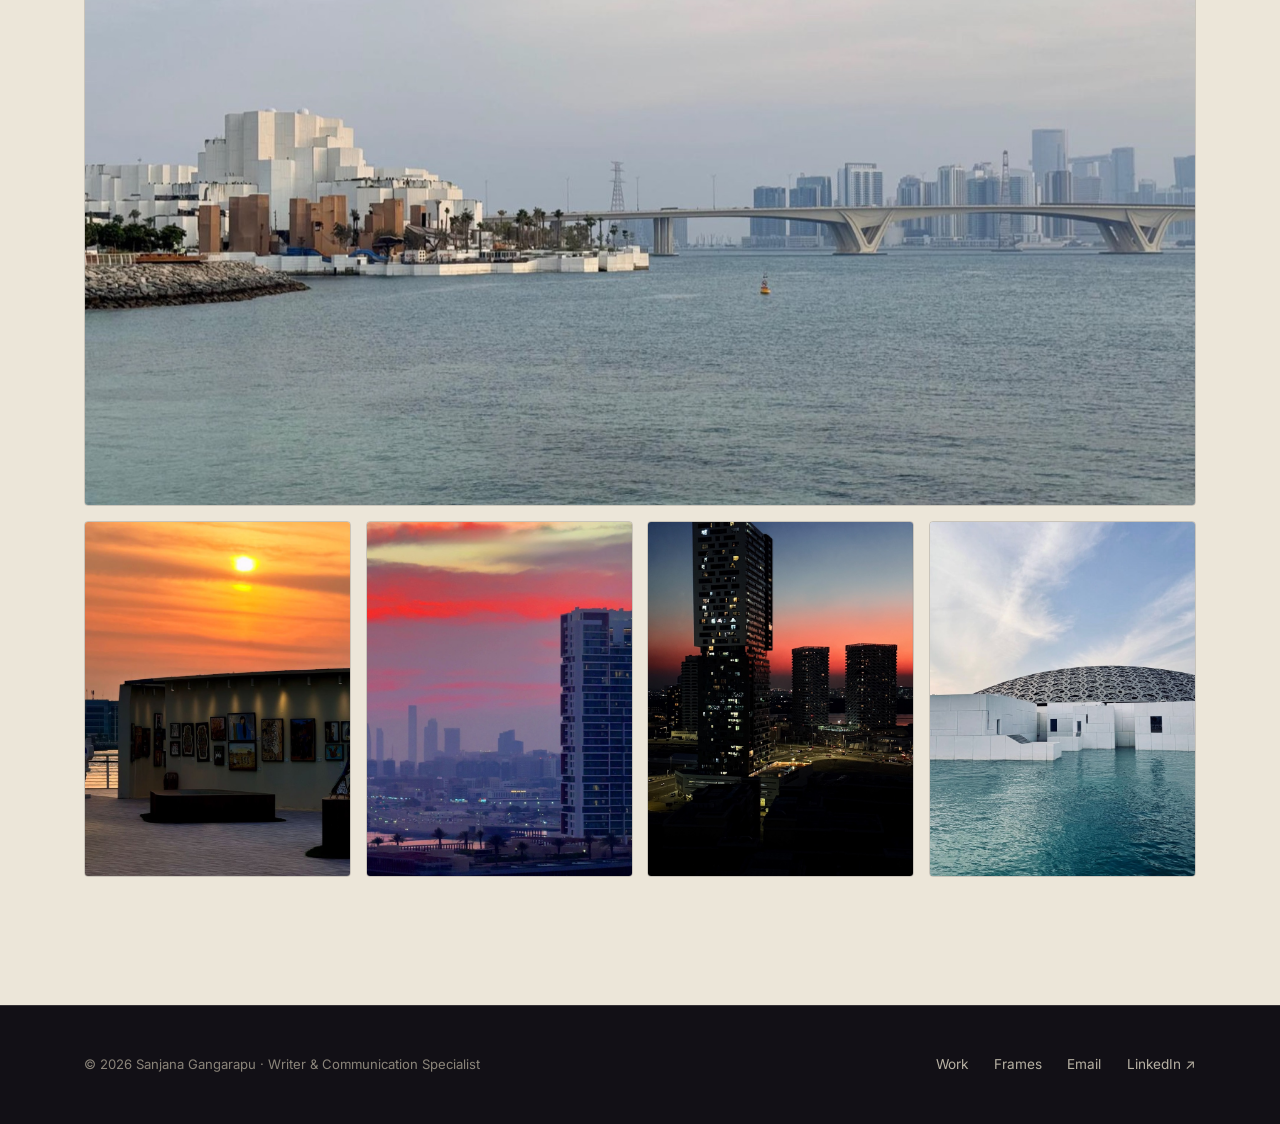
==== commit a956c718: "Rebrand to dark editorial palette (Murakami-inspired) Move off the cream + terracotta "AI default" t" ====
--- a/frames.html
+++ b/frames.html
@@ -29,7 +29,7 @@
 <body>
   <header class="site-header">
     <nav class="nav wrap" aria-label="Primary">
-      <a href="index.html" class="brand"><img class="brand-mark" src="assets/logo.svg" alt="" aria-hidden="true" />Sanjana <b>Gangarapu</b></a>
+      <a href="index.html" class="brand"><img class="brand-mark" src="assets/logo-ondark.svg" alt="" aria-hidden="true" />Sanjana <b>Gangarapu</b></a>
       <button class="nav-toggle" aria-label="Menu" aria-expanded="false"><span></span><span></span></button>
       <ul class="nav-links">
         <li><a href="index.html#work">Work</a></li>
--- a/css/style.css
+++ b/css/style.css
@@ -6,16 +6,23 @@
 /* ---------- Design tokens ---------- */
 :root {
   /* Palette */
-  --paper:      #f4f1e9;
-  --paper-2:    #fbf9f4;
-  --card:       #ffffff;
-  --ink:        #161510;
-  --ink-soft:   #4b463a;
-  --ink-faint:  #726c58;
-  --line:       rgba(22, 21, 16, 0.14);
-  --line-soft:  rgba(22, 21, 16, 0.08);
-  --accent:     #bd3c1c;   /* burnt sienna */
-  --accent-2:   #93301a;
+  --paper:      #ece6d9;   /* bone — light reading surface */
+  --paper-2:    #f1ebe0;
+  --card:       #f7f3ea;
+  --ink:        #17151b;   /* near-black on bone */
+  --ink-soft:   #45413a;
+  --ink-faint:  #6c6656;
+  --line:       rgba(23, 21, 27, 0.16);
+  --line-soft:  rgba(23, 21, 27, 0.08);
+  --accent:     #cf1f2d;   /* crimson */
+  --accent-2:   #a5121f;
+  /* dark surfaces — hero, chrome, feature bands */
+  --dark:          #121016;
+  --dark-2:        #1c1a22;
+  --on-dark:       #ece6d9;
+  --on-dark-soft:  #b7b1a3;
+  --on-dark-faint: #8b857a;
+  --line-on-dark:  rgba(236, 230, 217, 0.16);
 
   /* Type */
   --serif: "Fraunces", Georgia, "Times New Roman", serif;
@@ -242,10 +249,10 @@
   padding-block: clamp(1.8rem, 4vw, 2.8rem);
   border-bottom: 1px solid var(--line);
   position: relative;
-  transition: padding-inline 0.35s ease;
+  transition: transform 0.35s ease;
 }
 .work-item:first-child { border-top: 1px solid var(--line); }
-.work-item:hover { padding-inline: 1.2rem; }
+.work-item:hover { transform: translateX(0.5rem); }
 .work-item .num { font-family: var(--serif); font-size: 1rem; color: var(--ink-faint); }
 .work-item .title {
   font-family: var(--serif);
@@ -708,3 +715,72 @@
 .page-toc a.active { color: var(--accent); font-weight: 500; }
 .page-toc a.active::before { transform: scaleX(1); opacity: 1; }
 @media (min-width: 1200px) { .page-toc { display: block; } }
+
+/* ============================================================
+   Dark editorial theme — near-black chrome + bone reading + crimson
+   ============================================================ */
+/* Full-bleed dark bands behind content-width sections */
+.hero, .article-hero, .contact { position: relative; color: var(--on-dark); }
+.hero::before, .article-hero::before, .contact::before {
+  content: ""; position: absolute; inset: 0 calc(50% - 50vw);
+  background: var(--dark); z-index: 0;
+}
+.hero > *, .article-hero > *, .contact > * { position: relative; z-index: 1; }
+
+/* Header (dark) */
+.site-header {
+  background: var(--dark);
+  background: color-mix(in srgb, var(--dark) 92%, transparent);
+  border-bottom: 1px solid var(--line-on-dark);
+}
+.brand { color: var(--on-dark); }
+.brand b { color: var(--accent); }
+.nav-links a { color: var(--on-dark-soft); }
+.nav-links a:hover, .nav-links a.active { color: var(--on-dark); }
+.nav-cta { color: var(--on-dark) !important; }
+.nav-toggle span { background: var(--on-dark); }
+
+/* Footer (dark) */
+.site-footer { background: var(--dark); color: var(--on-dark); border-top: 1px solid var(--line-on-dark); }
+.footer-inner .credit { color: var(--on-dark-faint); }
+.footer-links a { color: var(--on-dark-soft); }
+.footer-links a:hover { color: var(--accent); }
+
+/* Hero text on dark */
+.hero .kicker { color: var(--on-dark-faint); border-bottom-color: var(--line-on-dark); }
+.hero-title { color: var(--on-dark); }
+.hero-sub .role { color: var(--on-dark); }
+.marquee { border-color: var(--line-on-dark); }
+.marquee-track { color: var(--on-dark-soft); }
+
+/* Article hero on dark */
+.article-hero { border-bottom: 1px solid var(--line-on-dark); }
+.article-hero h1 { color: var(--on-dark); }
+.article-hero .lead { color: var(--on-dark-soft); }
+.article-hero .crumb, .article-hero .crumb .sep { color: var(--on-dark-faint); }
+.back-link { color: var(--on-dark-soft); }
+.article-meta .item .k { color: var(--on-dark-faint); }
+.article-meta .item .v { color: var(--on-dark); }
+
+/* Contact on dark */
+.contact .lead { color: var(--on-dark-soft); }
+
+/* Buttons — crimson primary, context-aware ghost */
+.btn { background: var(--accent); border: 1px solid var(--accent); color: #fff; }
+.btn:hover { background: var(--accent-2); border-color: var(--accent-2); transform: translateY(-2px); }
+.btn--ghost { background: transparent; color: inherit; border-color: currentColor; }
+.btn--ghost:hover { background: var(--accent); border-color: var(--accent); color: #fff; }
+
+/* Portrait — literary black & white */
+.about-portrait { background: var(--dark); }
+.about-portrait img { filter: grayscale(1) contrast(1.12) brightness(0.9); }
+
+/* Mobile: keep chrome dark */
+@media (max-width: 860px) {
+  .site-header { background: var(--dark); }
+  .nav-toggle::before { color: var(--on-dark); }
+  .nav-links { background: var(--dark-2); border-bottom: 1px solid var(--line-on-dark); box-shadow: 0 24px 40px -30px rgba(0,0,0,0.7); }
+  .nav-links a { border-bottom: 1px solid var(--line-on-dark); }
+  .nav-links a:hover, .nav-links a:focus { color: var(--on-dark); }
+  .nav-links a.active { color: var(--accent); }
+}
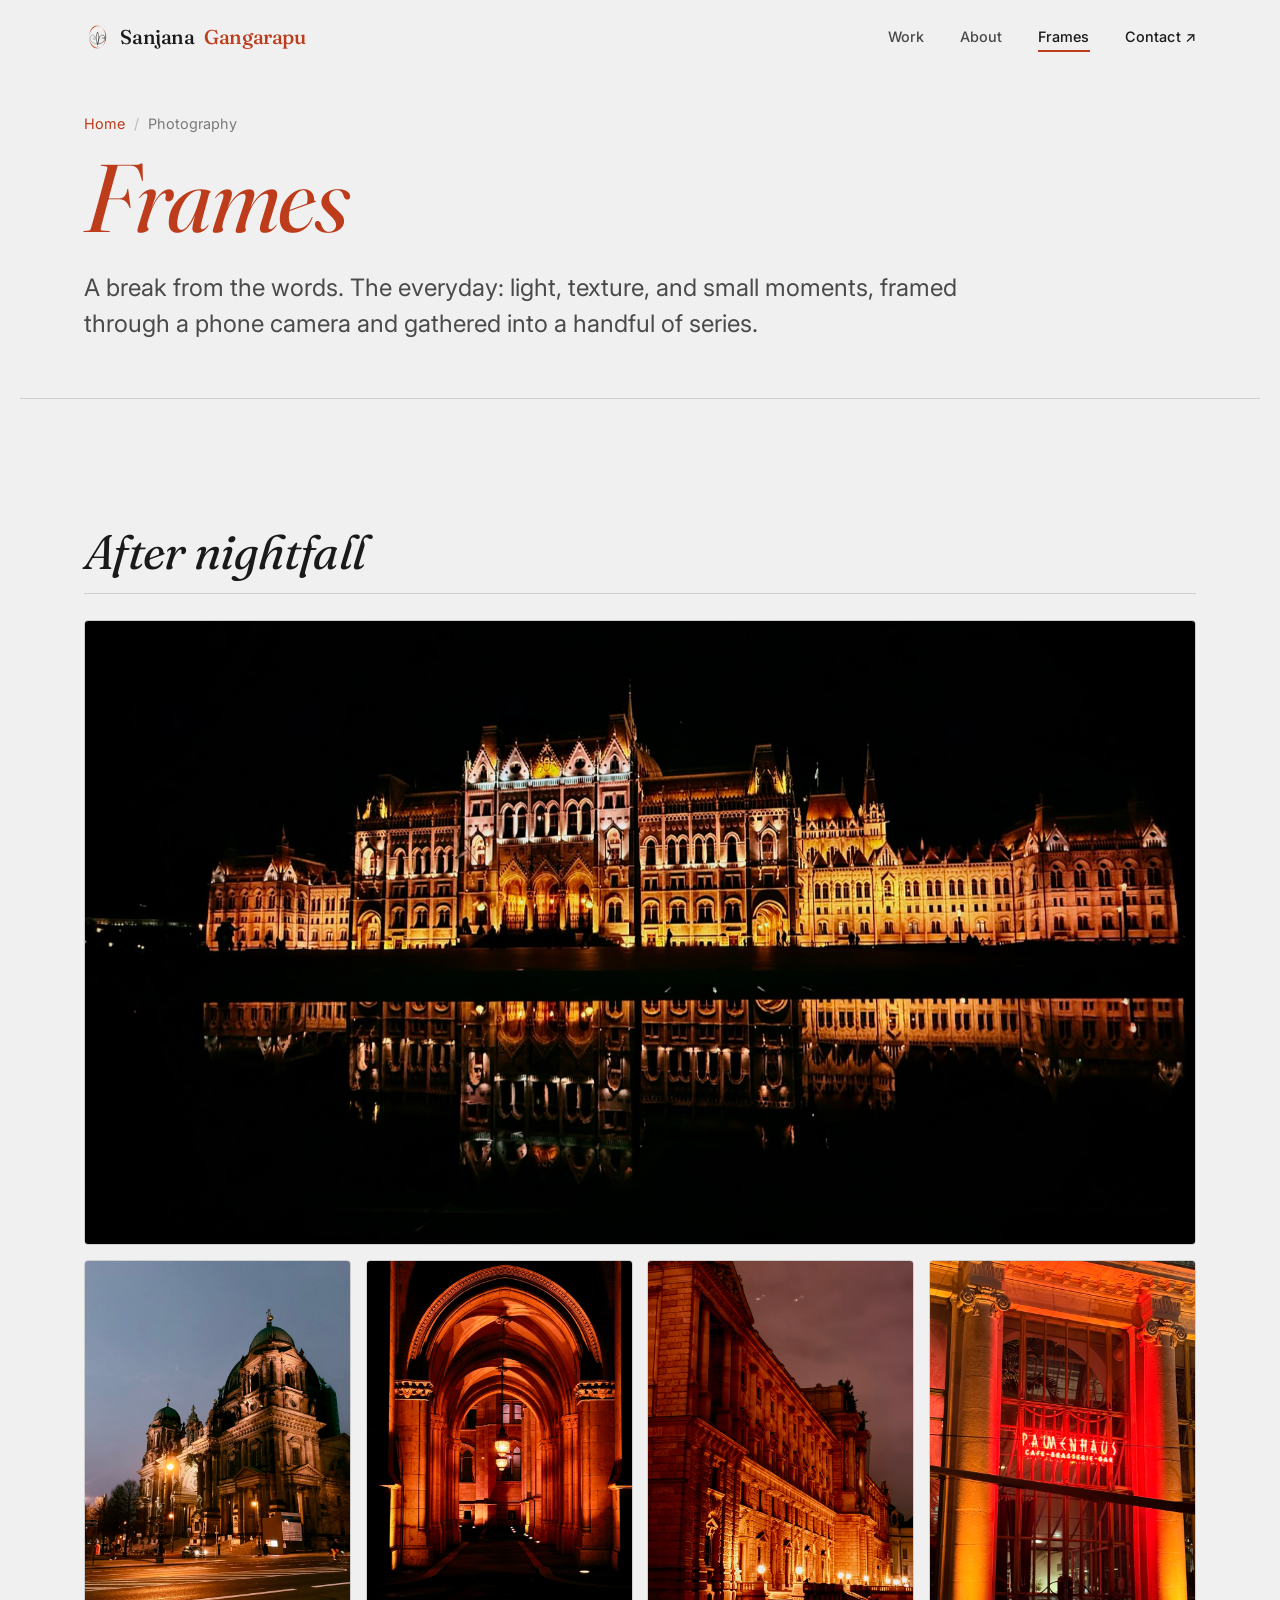
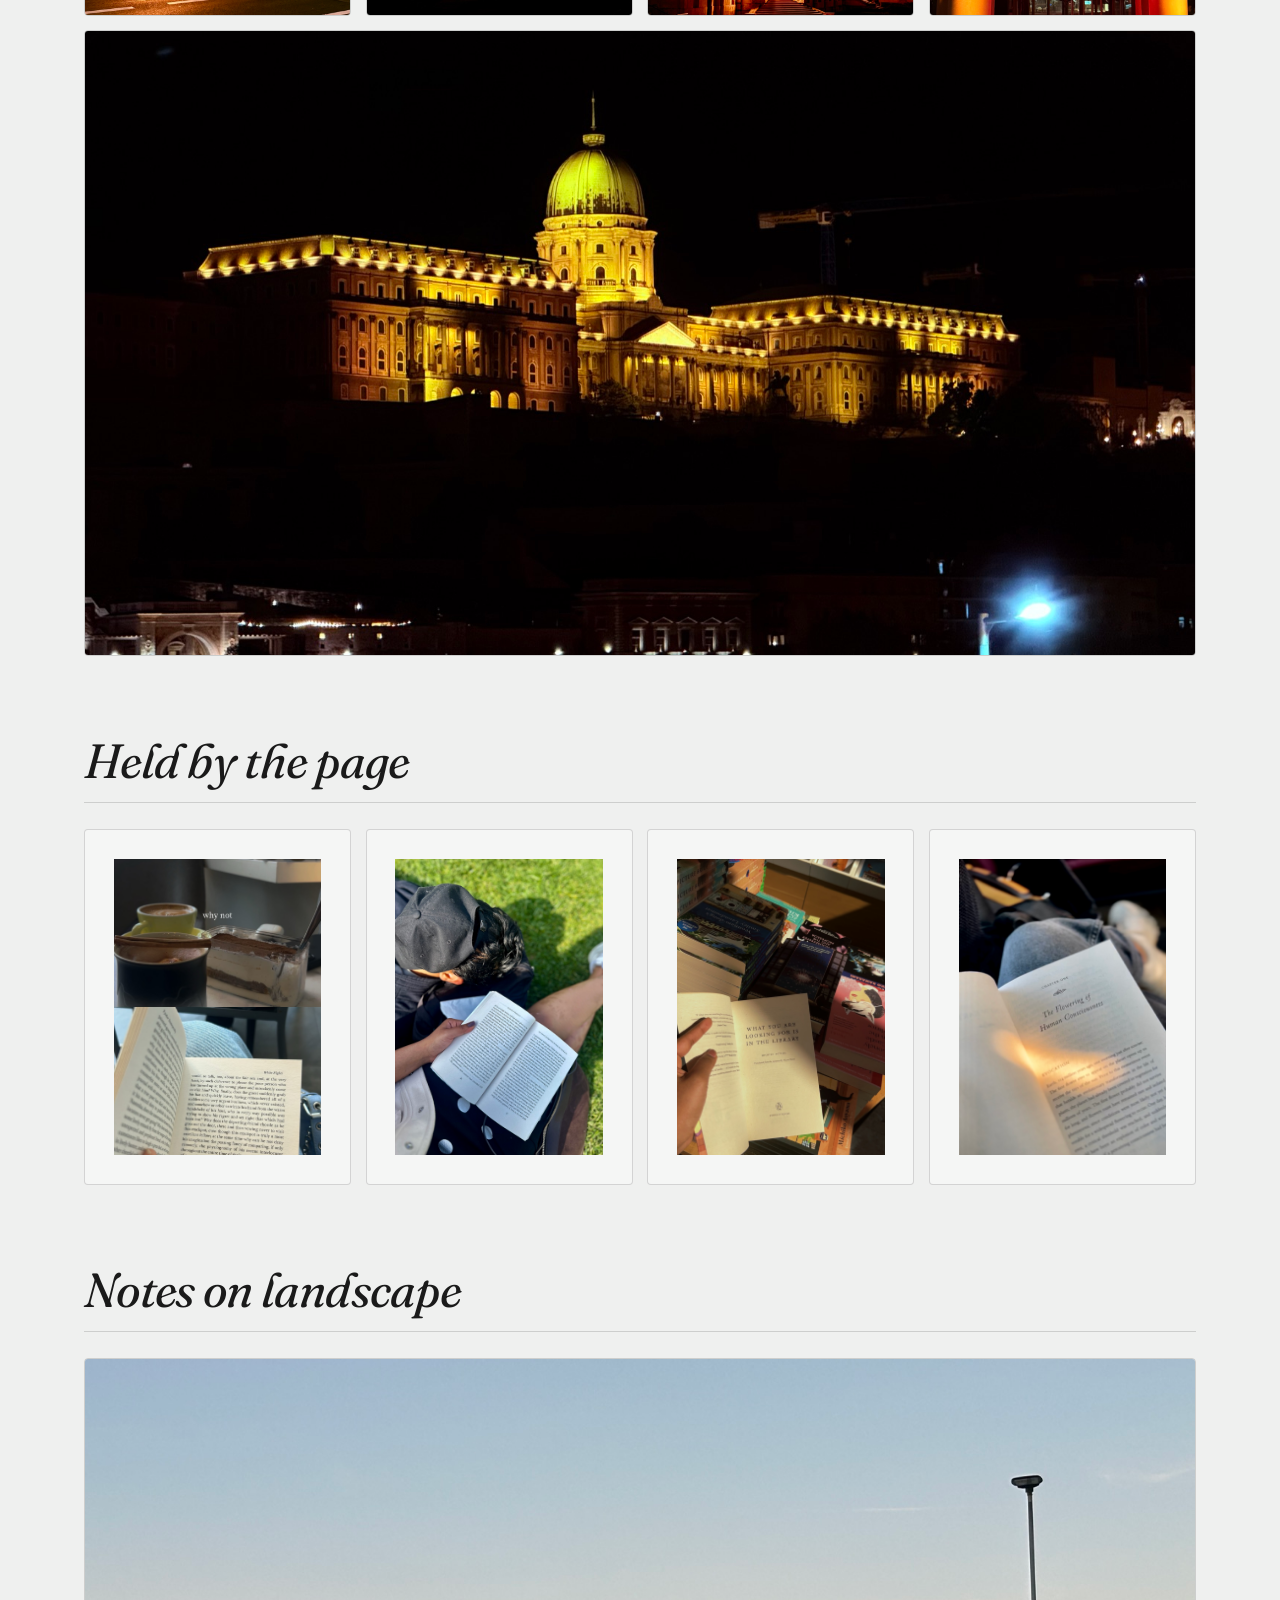
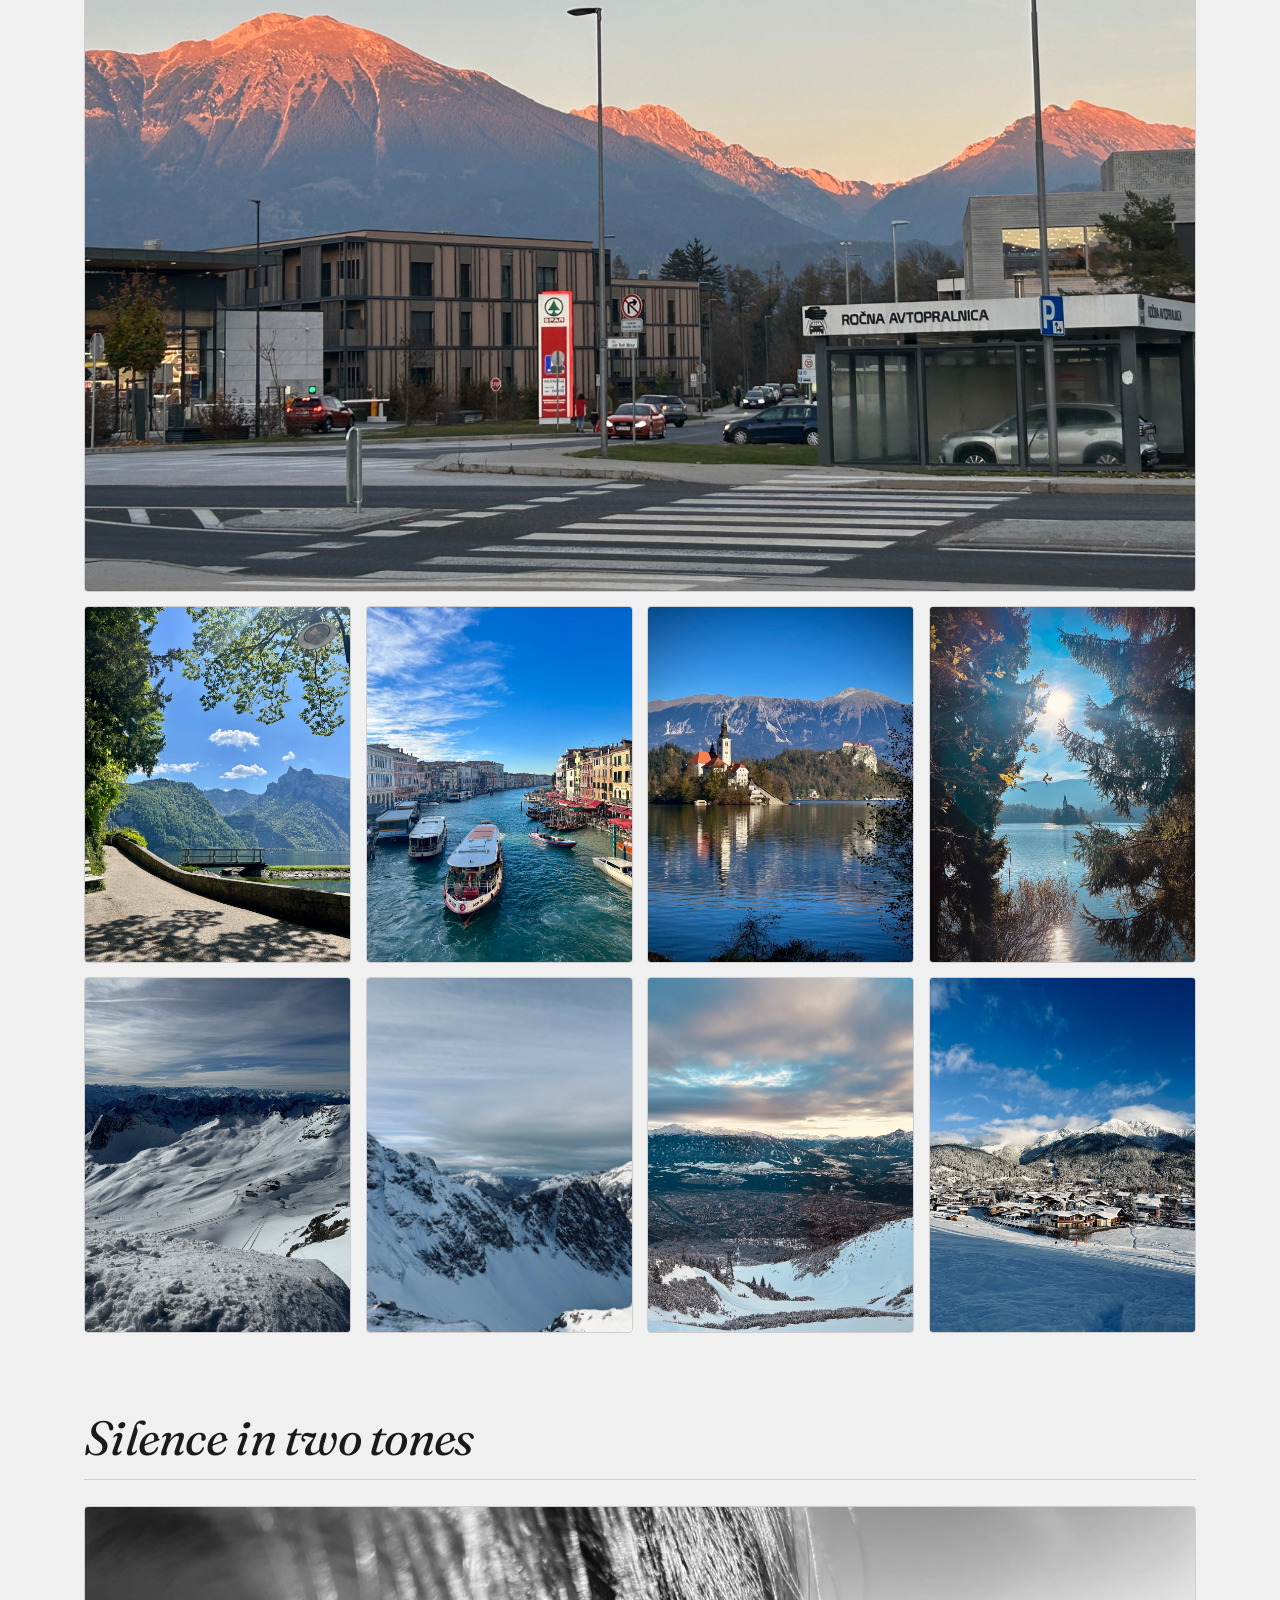
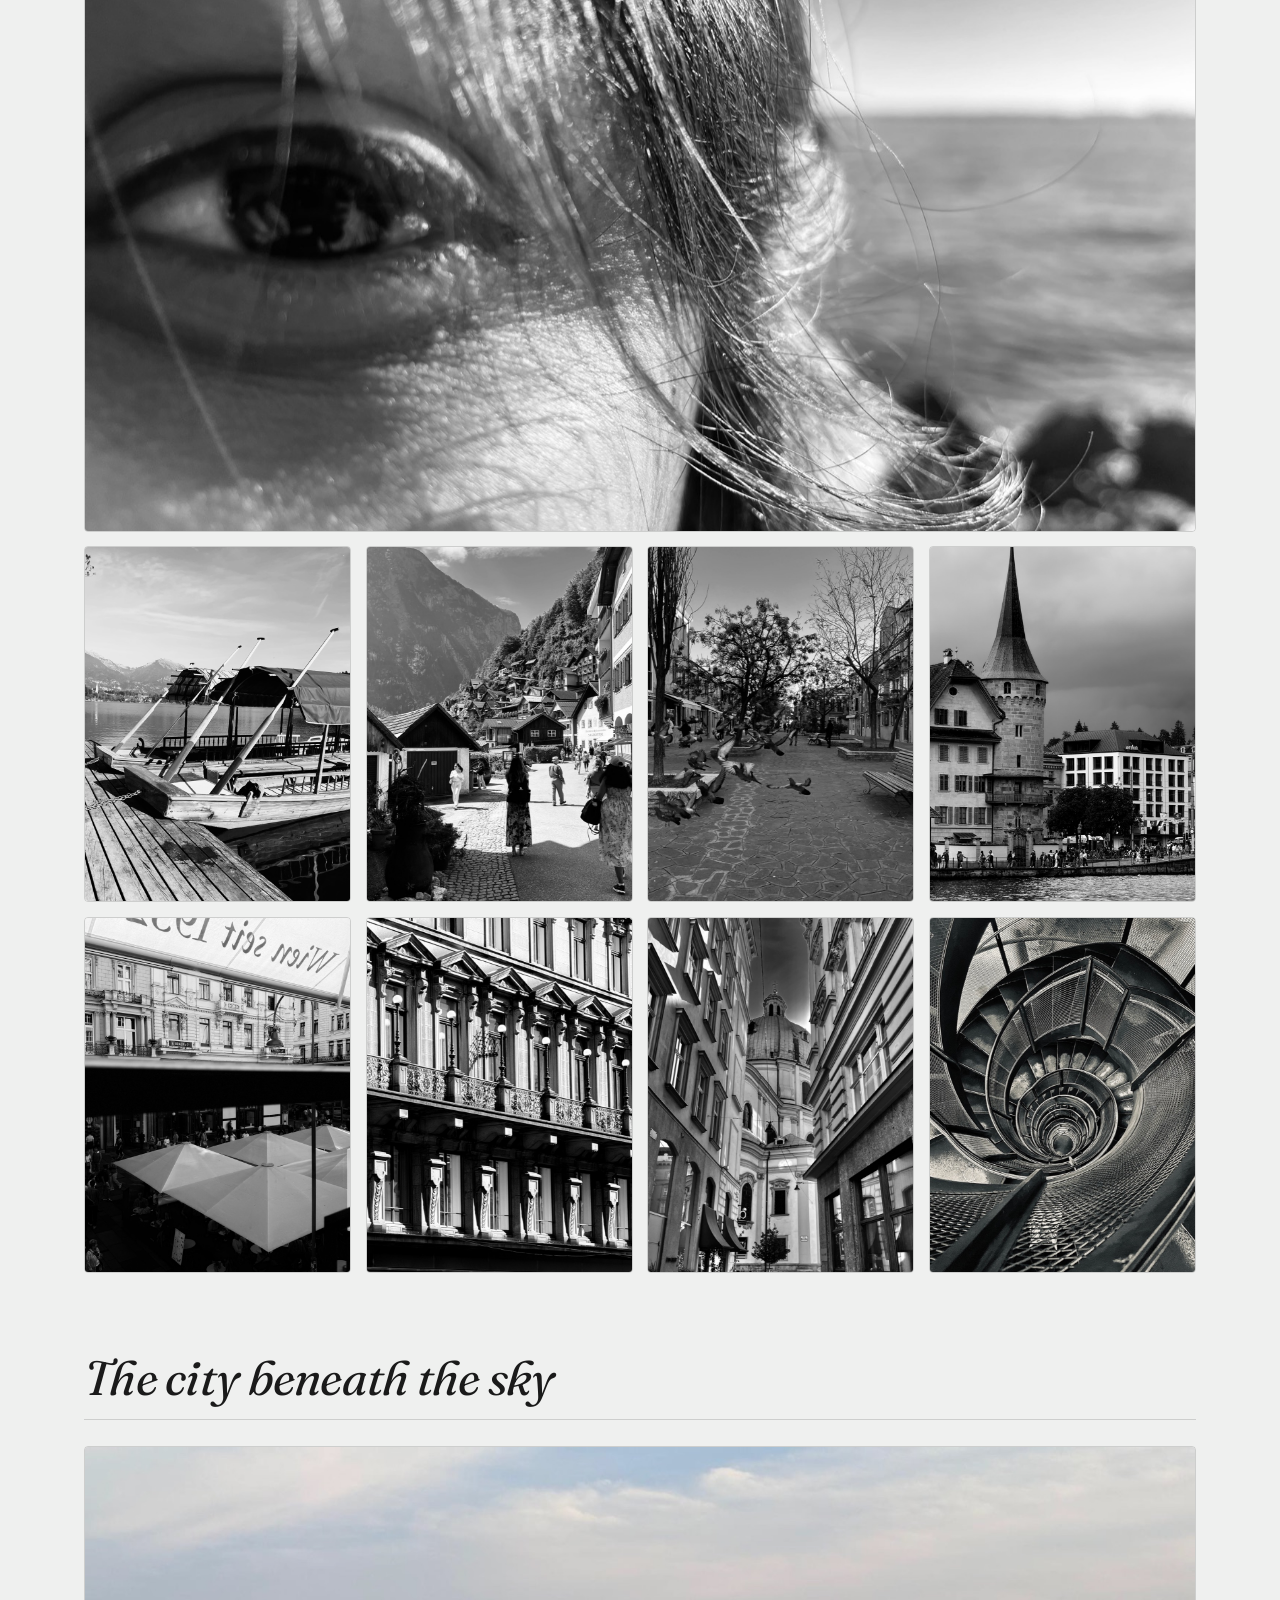
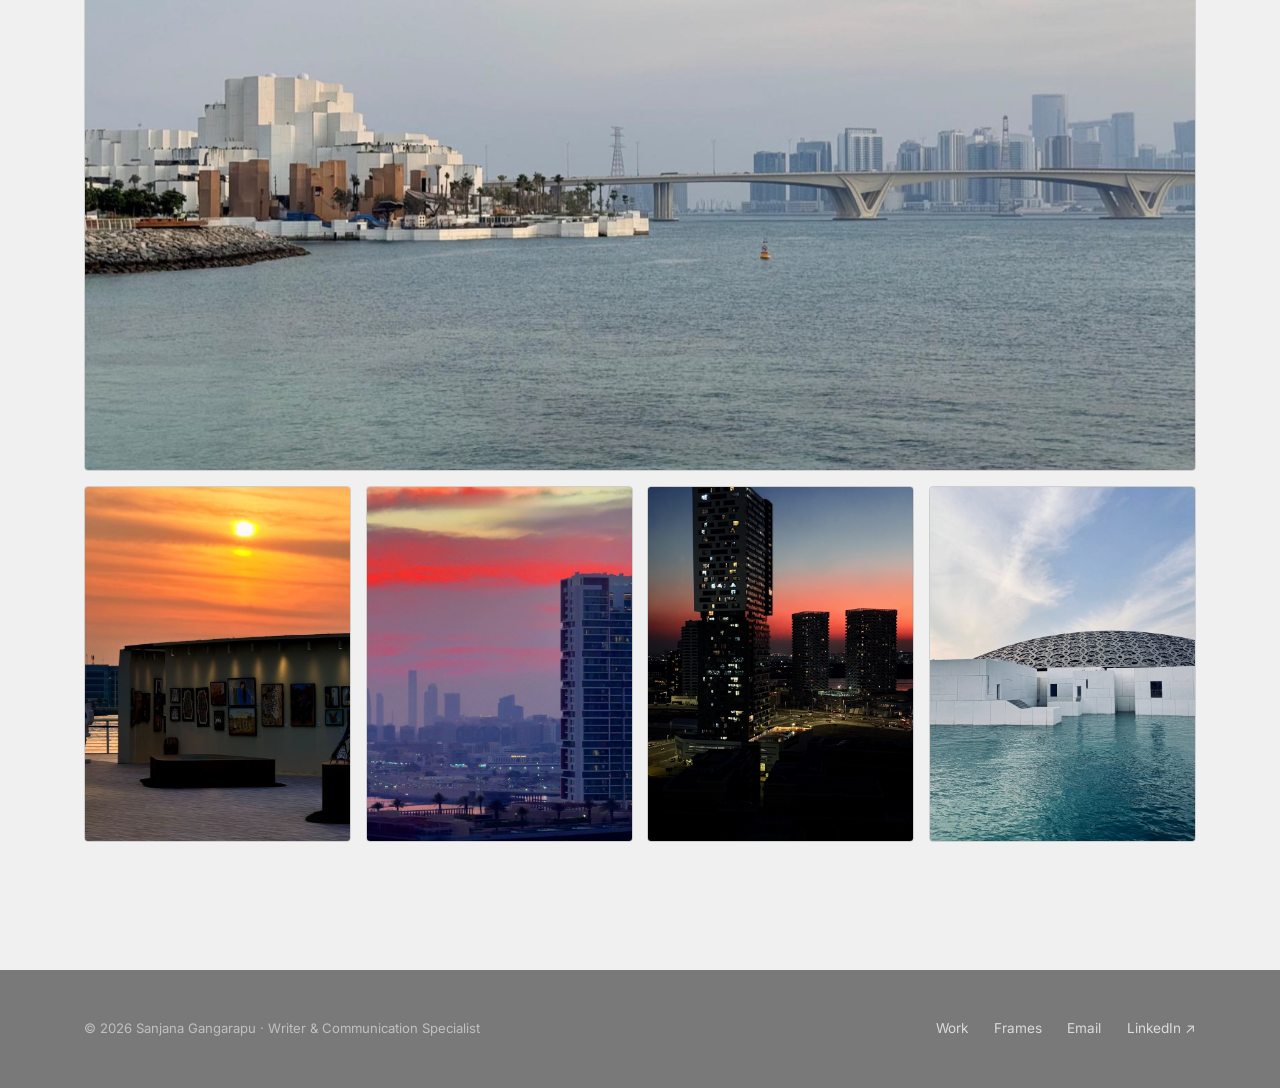
==== commit 5ea83898: "Recolour site to soft grey palette with red word-emphasis - New palette: near-white #EFF0EF reading " ====
--- a/frames.html
+++ b/frames.html
@@ -29,7 +29,7 @@
 <body>
   <header class="site-header">
     <nav class="nav wrap" aria-label="Primary">
-      <a href="index.html" class="brand"><img class="brand-mark" src="assets/logo-ondark.svg" alt="" aria-hidden="true" />Sanjana <b>Gangarapu</b></a>
+      <a href="index.html" class="brand"><img class="brand-mark" src="assets/logo.svg" alt="" aria-hidden="true" />Sanjana <b>Gangarapu</b></a>
       <button class="nav-toggle" aria-label="Menu" aria-expanded="false"><span></span><span></span></button>
       <ul class="nav-links">
         <li><a href="index.html#work">Work</a></li>
--- a/css/style.css
+++ b/css/style.css
@@ -5,24 +5,24 @@
 
 /* ---------- Design tokens ---------- */
 :root {
-  /* Palette */
-  --paper:      #ece6d9;   /* bone — light reading surface */
-  --paper-2:    #f1ebe0;
-  --card:       #f7f3ea;
-  --ink:        #17151b;   /* near-black on bone */
-  --ink-soft:   #45413a;
-  --ink-faint:  #6c6656;
-  --line:       rgba(23, 21, 27, 0.16);
-  --line-soft:  rgba(23, 21, 27, 0.08);
-  --accent:     #cf1f2d;   /* crimson */
-  --accent-2:   #a5121f;
-  /* dark surfaces — hero, chrome, feature bands */
-  --dark:          #121016;
-  --dark-2:        #1c1a22;
-  --on-dark:       #ece6d9;
-  --on-dark-soft:  #b7b1a3;
-  --on-dark-faint: #8b857a;
-  --line-on-dark:  rgba(236, 230, 217, 0.16);
+  /* Palette — soft grey monochrome + red word-emphasis */
+  --paper:      #eff0ef;   /* near-white — reading surface */
+  --paper-2:    #cacac9;   /* grey band */
+  --card:       #f5f6f5;   /* raised card on the grey bands */
+  --ink:        #1a1a1a;   /* near-black headings + text */
+  --ink-soft:   #4a4a4a;   /* body copy */
+  --ink-faint:  #7a7a7a;   /* muted meta / eyebrows */
+  --line:       rgba(0, 0, 0, 0.14);
+  --line-soft:  rgba(0, 0, 0, 0.08);
+  --accent:     #bd3c1c;   /* red — reserved for word-emphasis */
+  --accent-2:   #93301a;
+  /* dark surfaces — chrome, contact band, buttons */
+  --dark:          #797979;   /* mid-grey chrome */
+  --dark-2:        #6a6a6a;
+  --on-dark:       #eff0ef;
+  --on-dark-soft:  rgba(239, 240, 239, 0.82);
+  --on-dark-faint: rgba(239, 240, 239, 0.60);
+  --line-on-dark:  rgba(239, 240, 239, 0.22);
 
   /* Type */
   --serif: "Fraunces", Georgia, "Times New Roman", serif;
@@ -63,16 +63,7 @@
   font-weight: 600;
   letter-spacing: 0.22em;
   text-transform: uppercase;
-  color: var(--accent);
-  display: inline-flex;
-  align-items: center;
-  gap: 0.7rem;
-}
-.eyebrow::before {
-  content: "";
-  width: 1.8rem;
-  height: 1px;
-  background: var(--accent);
+  color: var(--ink-faint);
   display: inline-block;
 }
 
@@ -282,7 +273,7 @@
 .work-item:hover .go { background: var(--accent); color: var(--paper-2); border-color: var(--accent); transform: rotate(45deg); }
 
 /* ---------- About ---------- */
-.about { background: var(--paper-2); }
+.about { background: linear-gradient(to bottom, var(--paper) 0, var(--paper-2) 210px, var(--paper-2) 100%); }
 .about-grid {
   display: grid;
   grid-template-columns: 0.9fr 1.1fr;
@@ -314,7 +305,7 @@
 
 /* Capabilities */
 .caps { display: grid; grid-template-columns: repeat(auto-fit, minmax(230px, 1fr)); gap: 1px; background: var(--line); border: 1px solid var(--line); margin-top: clamp(2.5rem,6vw,4rem); }
-.cap { background: var(--paper-2); padding: 1.8rem; }
+.cap { background: var(--card); padding: 1.8rem; }
 .cap h3 { font-family: var(--sans); font-weight: 700; font-size: 0.95rem; letter-spacing: 0.02em; margin-bottom: 0.6rem; }
 .cap p { font-size: 0.92rem; color: var(--ink-soft); }
 .cap .i { color: var(--accent); display: block; margin-bottom: 0.9rem; line-height: 0; }
@@ -717,70 +708,123 @@
 @media (min-width: 1200px) { .page-toc { display: block; } }
 
 /* ============================================================
-   Dark editorial theme — near-black chrome + bone reading + crimson
+   Grey editorial theme — near-white reading + grey bands,
+   mid-grey chrome, red reserved for word-emphasis, photo banners
    ============================================================ */
-/* Full-bleed dark bands behind content-width sections */
-.hero, .article-hero, .contact { position: relative; color: var(--on-dark); }
-.hero::before, .article-hero::before, .contact::before {
+.hero, .article-hero, .contact { position: relative; }
+
+/* Header — transparent, merged into the hero (no block);
+   gains a soft backdrop only once the page is scrolled */
+.site-header {
+  position: fixed; top: 0; left: 0; right: 0;
+  background: transparent;
+  -webkit-backdrop-filter: none; backdrop-filter: none;
+  border-bottom: 1px solid transparent;
+  transition: background 0.3s ease, border-color 0.3s ease;
+}
+.site-header.scrolled {
+  background: color-mix(in srgb, var(--paper) 90%, transparent);
+  -webkit-backdrop-filter: blur(10px); backdrop-filter: blur(10px);
+  border-bottom: 1px solid var(--line-soft);
+}
+.brand { color: var(--ink); }
+.brand b { color: var(--accent); }
+.nav-links a { color: var(--ink-soft); }
+.nav-links a:hover, .nav-links a.active { color: var(--ink); }
+.nav-links a::after { background: var(--accent); }
+.nav-cta { color: var(--ink) !important; }
+.nav-toggle span { background: var(--ink); }
+
+/* Hero — near-white with a faint full-bleed monochrome photo */
+.hero { padding-top: clamp(6rem, 11vw, 8.5rem); color: var(--ink); }
+.hero::before {
   content: ""; position: absolute; inset: 0 calc(50% - 50vw);
-  background: var(--dark); z-index: 0;
-}
-.hero > *, .article-hero > *, .contact > * { position: relative; z-index: 1; }
-
-/* Header (dark) */
-.site-header {
-  background: var(--dark);
-  background: color-mix(in srgb, var(--dark) 92%, transparent);
-  border-bottom: 1px solid var(--line-on-dark);
-}
-.brand { color: var(--on-dark); }
-.brand b { color: var(--accent); }
-.nav-links a { color: var(--on-dark-soft); }
-.nav-links a:hover, .nav-links a.active { color: var(--on-dark); }
-.nav-cta { color: var(--on-dark) !important; }
-.nav-toggle span { background: var(--on-dark); }
-
-/* Footer (dark) */
-.site-footer { background: var(--dark); color: var(--on-dark); border-top: 1px solid var(--line-on-dark); }
+  background: url('../assets/images/frames/silence-in-two-tones/01.jpg') center 28% / cover no-repeat;
+  filter: grayscale(1) contrast(1.04); opacity: 0.30; z-index: 0;
+}
+.hero::after {
+  content: ""; position: absolute; inset: 0 calc(50% - 50vw); z-index: 0;
+  background:
+    linear-gradient(to bottom,
+      rgba(239,240,239,0.50) 0%,
+      rgba(239,240,239,0.58) 34%,
+      rgba(239,240,239,0.86) 60%,
+      rgba(239,240,239,0.93) 82%,
+      var(--paper) 100%);
+}
+.hero > * { position: relative; z-index: 1; }
+.hero .kicker { color: var(--ink-faint); border-bottom-color: var(--line); }
+.hero-title { color: var(--ink); }
+.hero-sub .role { color: var(--ink); }
+.marquee { border-color: var(--line); }
+.marquee-track { color: var(--ink-soft); }
+
+/* Article hero (work / frames pages) — light, dark text */
+.article-hero { padding-top: clamp(6rem, 9vw, 7rem); border-bottom: 1px solid var(--line); color: var(--ink); }
+/* Optional translucent, grayscale photo banner (set --hero-img inline) */
+.article-hero.photo::before {
+  content: ""; position: absolute; inset: 0 calc(50% - 50vw);
+  background: var(--hero-img) var(--hero-pos, center 32%) / cover no-repeat;
+  filter: grayscale(1) contrast(var(--hero-contrast, 1.04)); opacity: var(--hero-op, 0.26); z-index: 0;
+}
+.article-hero.photo::after {
+  content: ""; position: absolute; inset: 0 calc(50% - 50vw); z-index: 0;
+  background: linear-gradient(to bottom,
+    rgba(239,240,239,0.55) 0%,
+    rgba(239,240,239,0.62) 34%,
+    rgba(239,240,239,0.90) 78%,
+    var(--paper) 100%);
+}
+.article-hero.photo > * { position: relative; z-index: 1; }
+.article-hero h1 { color: var(--ink); }
+.article-hero h1 em { color: var(--accent); }
+.article-hero .lead { color: var(--ink-soft); }
+.article-hero .crumb, .article-hero .crumb .sep { color: var(--ink-faint); }
+.article-hero .crumb a { color: var(--accent); }
+.back-link { color: var(--ink-soft); }
+.article-meta .item .k { color: var(--ink-faint); }
+.article-meta .item .v { color: var(--ink); }
+
+/* Contact — fades from the grey band into mid-grey chrome, faint night photo */
+.contact { color: var(--on-dark); }
+.contact::before {
+  content: ""; position: absolute; inset: 0 calc(50% - 50vw);
+  background: url('../assets/images/frames/after-nightfall/03.jpg') center 40% / cover no-repeat;
+  filter: grayscale(1) contrast(1.02); opacity: 0.40; z-index: 0;
+}
+.contact::after {
+  content: ""; position: absolute; inset: 0 calc(50% - 50vw); z-index: 0;
+  background: linear-gradient(to bottom, var(--paper-2) 0%, var(--paper-2) 40px, rgba(121,121,121,0.55) 250px, rgba(121,121,121,0.55) 100%);
+}
+.contact > * { position: relative; z-index: 1; }
+.contact h2 { color: #fff; }
+.contact h2 em { color: #f0c9bd; }
+.contact .lead { color: var(--on-dark-soft); }
+
+/* Footer — mid-grey chrome */
+.site-footer { background: var(--dark); color: var(--on-dark); border-top: 0; }
 .footer-inner .credit { color: var(--on-dark-faint); }
 .footer-links a { color: var(--on-dark-soft); }
-.footer-links a:hover { color: var(--accent); }
-
-/* Hero text on dark */
-.hero .kicker { color: var(--on-dark-faint); border-bottom-color: var(--line-on-dark); }
-.hero-title { color: var(--on-dark); }
-.hero-sub .role { color: var(--on-dark); }
-.marquee { border-color: var(--line-on-dark); }
-.marquee-track { color: var(--on-dark-soft); }
-
-/* Article hero on dark */
-.article-hero { border-bottom: 1px solid var(--line-on-dark); }
-.article-hero h1 { color: var(--on-dark); }
-.article-hero .lead { color: var(--on-dark-soft); }
-.article-hero .crumb, .article-hero .crumb .sep { color: var(--on-dark-faint); }
-.back-link { color: var(--on-dark-soft); }
-.article-meta .item .k { color: var(--on-dark-faint); }
-.article-meta .item .v { color: var(--on-dark); }
-
-/* Contact on dark */
-.contact .lead { color: var(--on-dark-soft); }
-
-/* Buttons — crimson primary, context-aware ghost */
-.btn { background: var(--accent); border: 1px solid var(--accent); color: #fff; }
-.btn:hover { background: var(--accent-2); border-color: var(--accent-2); transform: translateY(-2px); }
-.btn--ghost { background: transparent; color: inherit; border-color: currentColor; }
-.btn--ghost:hover { background: var(--accent); border-color: var(--accent); color: #fff; }
-
-/* Portrait — literary black & white */
-.about-portrait { background: var(--dark); }
-.about-portrait img { filter: grayscale(1) contrast(1.12) brightness(0.9); }
-
-/* Mobile: keep chrome dark */
+.footer-links a:hover { color: #f0c9bd; }
+
+/* Buttons — mid-grey primary; red stays reserved for emphasis words */
+.btn { background: var(--dark); border: 1px solid var(--dark); color: var(--on-dark); }
+.btn:hover { background: var(--dark-2); border-color: var(--dark-2); transform: translateY(-2px); }
+.btn--ghost { background: transparent; color: var(--ink); border-color: var(--ink); }
+.btn--ghost:hover { background: var(--ink); color: var(--paper); border-color: var(--ink); }
+/* On the dark contact band — invert to light */
+.contact .btn { background: var(--on-dark); border-color: var(--on-dark); color: var(--dark); }
+.contact .btn:hover { background: #fff; border-color: #fff; }
+.contact .btn--ghost { background: transparent; color: var(--on-dark); border-color: var(--on-dark); }
+.contact .btn--ghost:hover { background: var(--on-dark); color: var(--dark); }
+
+/* Mobile chrome */
 @media (max-width: 860px) {
-  .site-header { background: var(--dark); }
-  .nav-toggle::before { color: var(--on-dark); }
-  .nav-links { background: var(--dark-2); border-bottom: 1px solid var(--line-on-dark); box-shadow: 0 24px 40px -30px rgba(0,0,0,0.7); }
-  .nav-links a { border-bottom: 1px solid var(--line-on-dark); }
-  .nav-links a:hover, .nav-links a:focus { color: var(--on-dark); }
+  .site-header { background: transparent; }
+  .site-header.scrolled { background: color-mix(in srgb, var(--paper) 94%, transparent); }
+  .nav-toggle::before { color: var(--ink); }
+  .nav-links { background: var(--paper-2); border-bottom: 1px solid var(--line); box-shadow: 0 24px 40px -30px rgba(0,0,0,0.35); }
+  .nav-links a { border-bottom: 1px solid var(--line-soft); color: var(--ink-soft); }
+  .nav-links a:hover, .nav-links a:focus { color: var(--ink); }
   .nav-links a.active { color: var(--accent); }
 }
